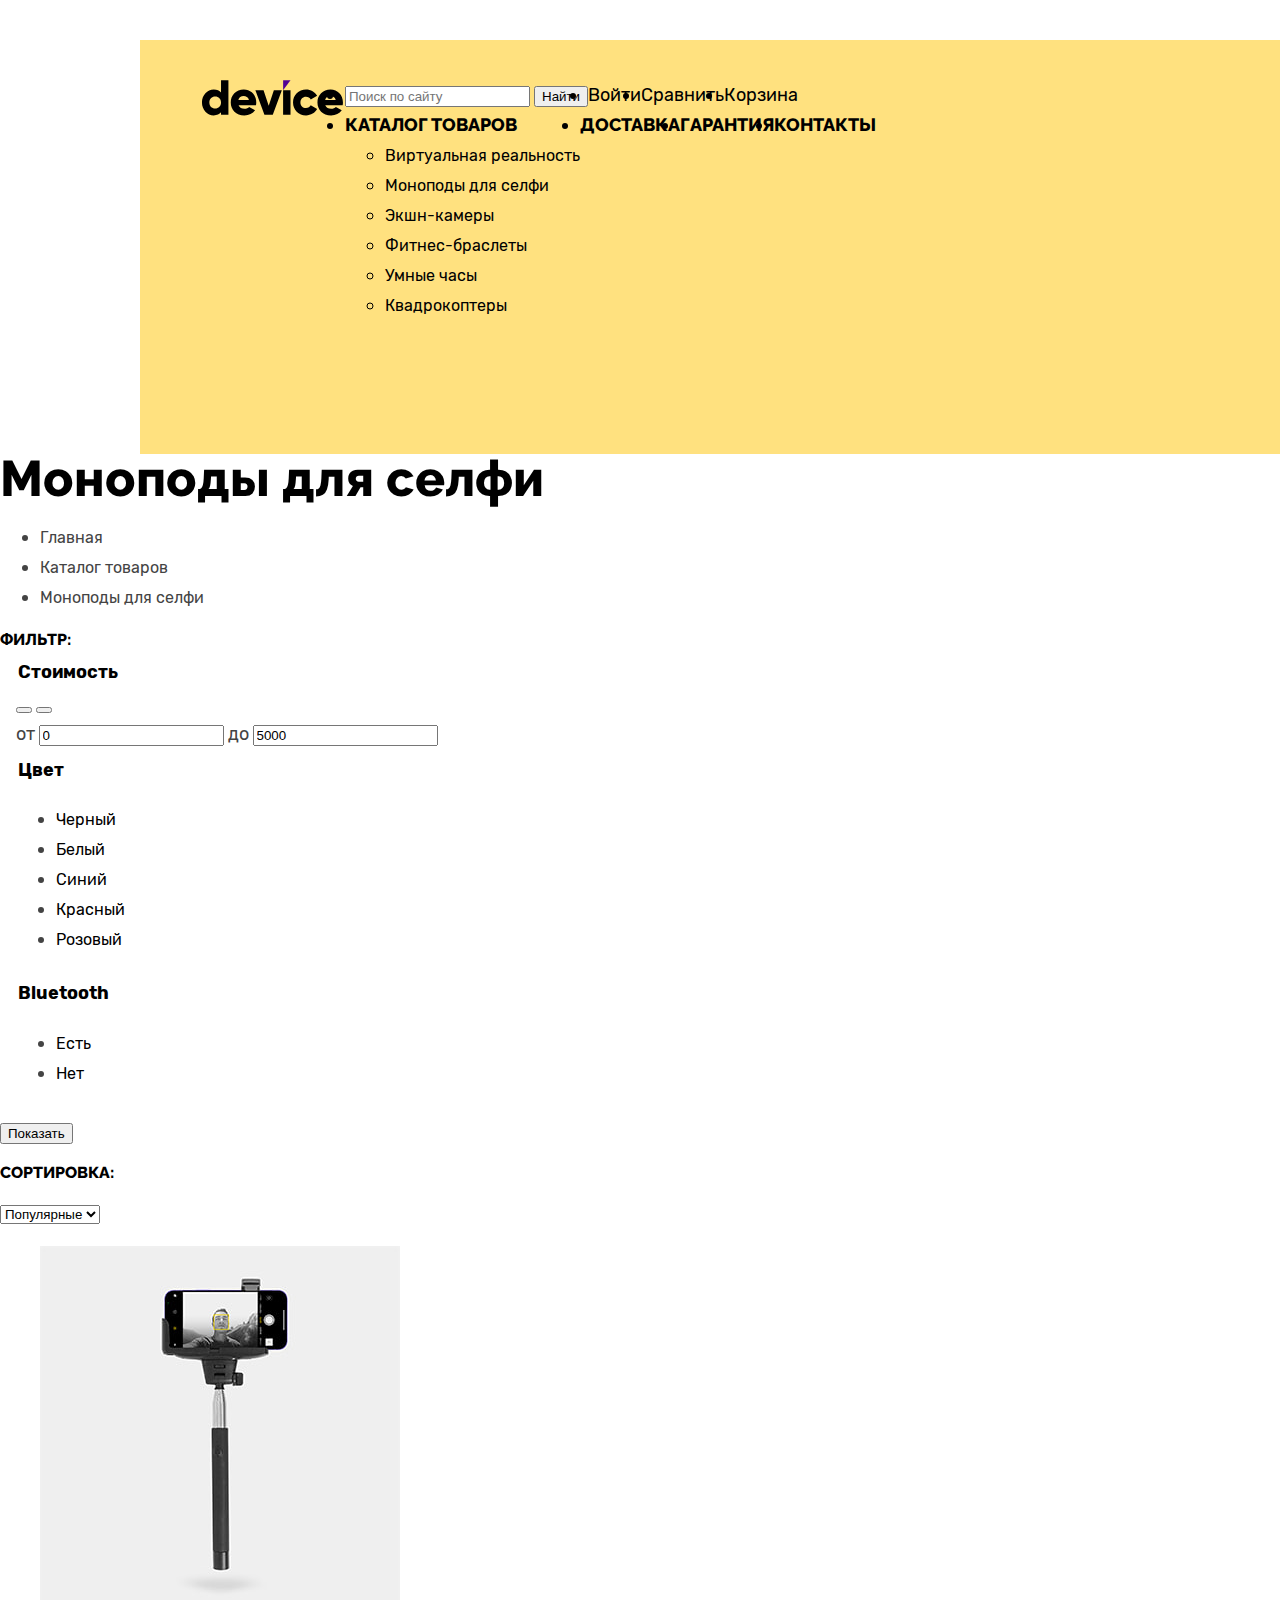
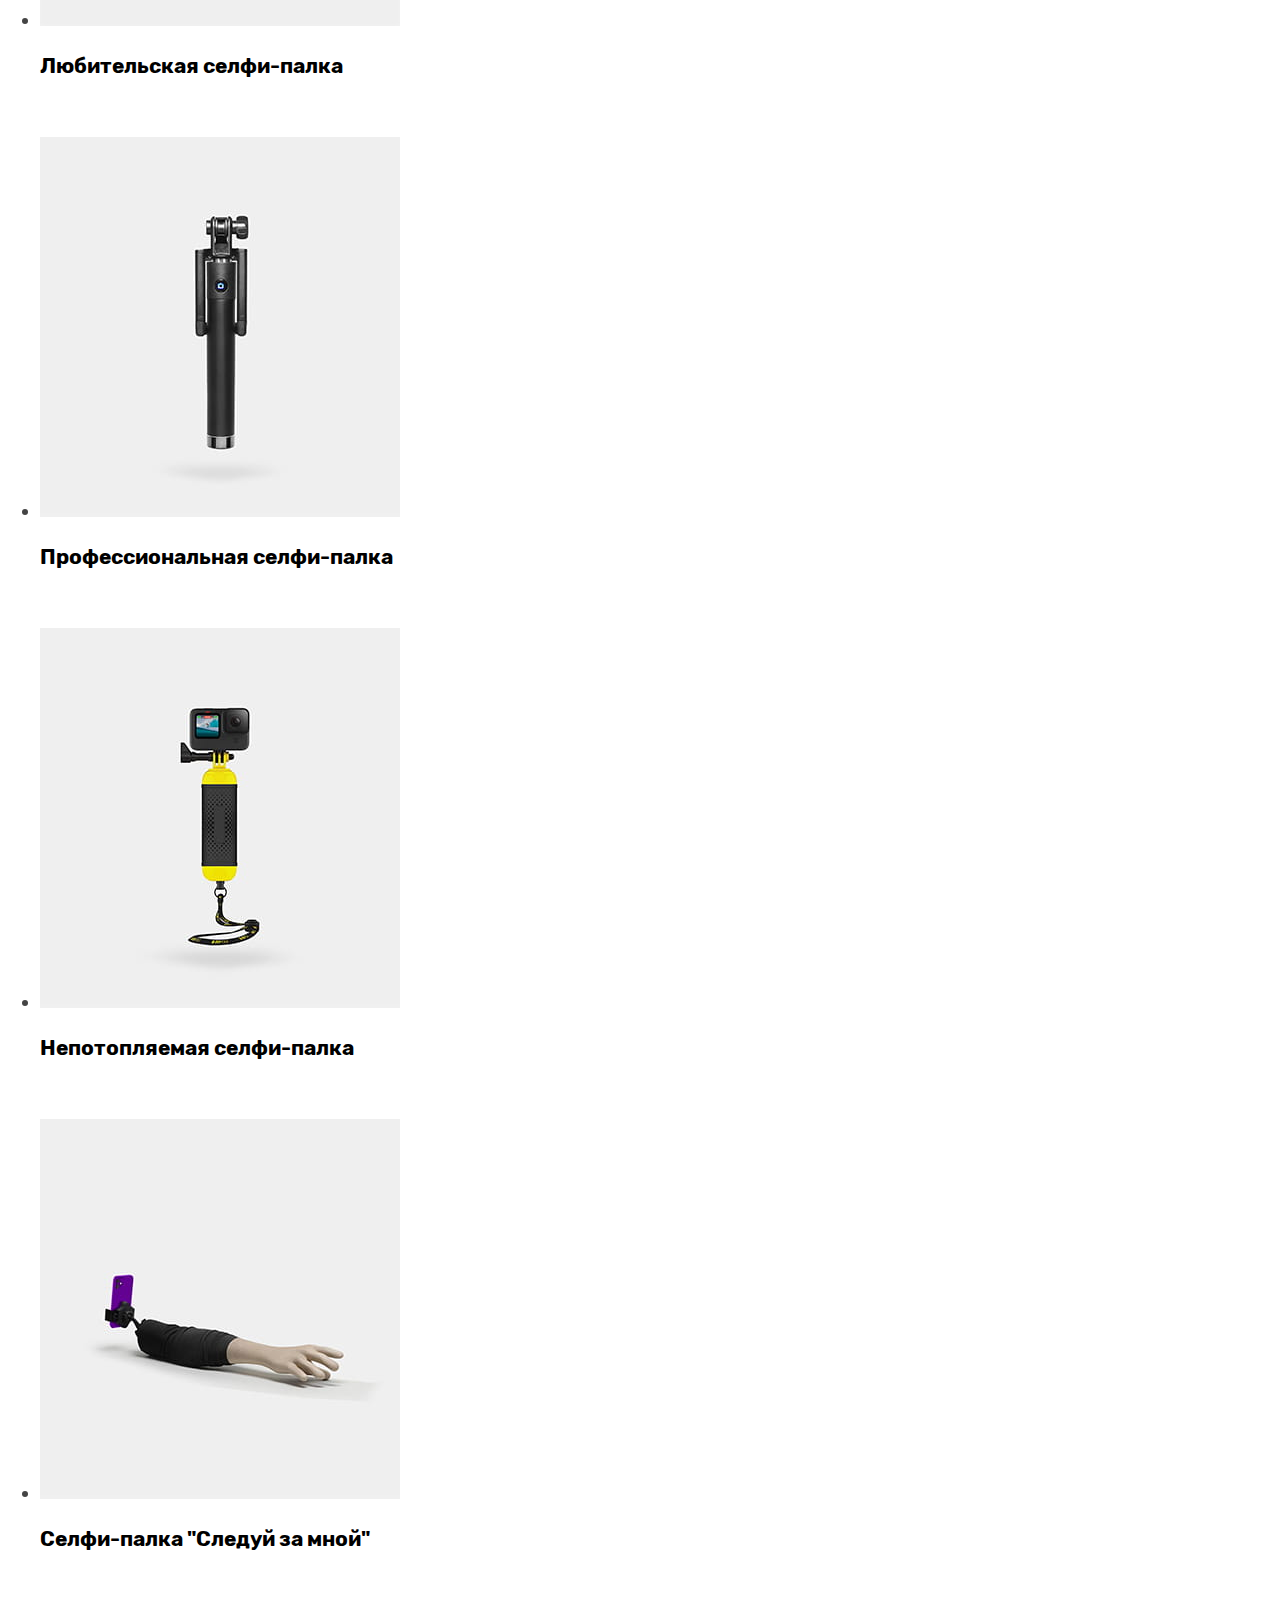
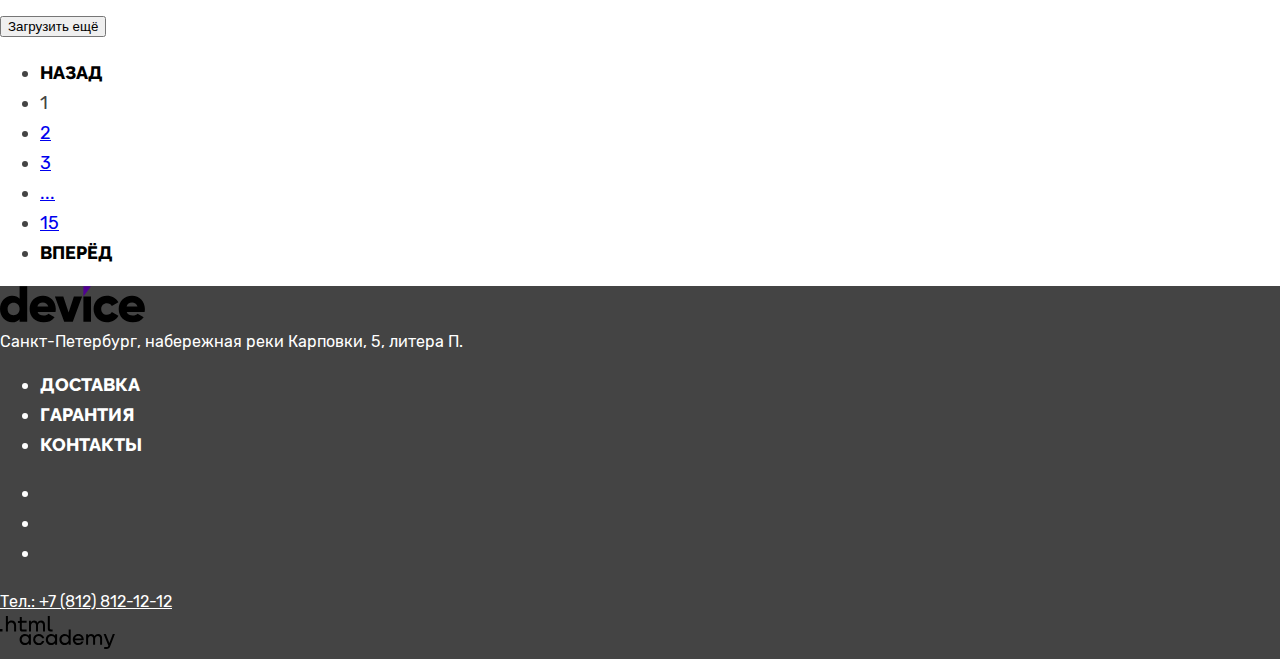
==== catalog.html @ 83da83af "Merge pull request #1 from kate9809/master" ====
<!DOCTYPE html>
<html lang="ru">

  <head>
    <meta charset="utf-8">
    <title>HTML Academy: Девайс</title>
    <link rel="stylesheet" href="styles/styles_fonts.css">
    <link rel="stylesheet" href="styles/styles.css">
  </head>

  <body>
    <header class="page-header">
      <a class="header-link" href="#">
        <img class="logo" src="images/icon/icon_device.svg" width="145" height="36" alt="Магазин техники Девайс">
      </a>
      <nav class="navigation">
        <ul class="navigation-list navigation-about">
          <li class="navigation-item">
            <form class="navigation-form" action="https://echo.htmlacademy.ru/" method="post">
              <input class="field" placeholder="Поиск по сайту" type="text" name="navigation-search"
                id="navigation-search" required>
              <button class="button search-button" type="submit">Найти</button>
            </form>
          </li>
          <li class="navigation-item">
            <a class="navigation-link" href="#">Войти</a>
          </li>
          <li class="navigation-item">
            <a class="navigation-link" href="#">Сравнить</a>
          </li>
          <li class="navigation-item">
            <a class="navigation-link" href="#">Корзина</a>
          </li>
        </ul>
        <ul class="navigation-list navigation-delivery">
          <li class="navigation-item">
            <a class="navigation-link link-about" href="#">Каталог товаров</a>
            <ul class="navigation-catalog catalog-open">
              <li class="navigation-card">
                <a class="navigation-link link-card" href="#">Виртуальная реальность</a>
              </li>
              <li class="navigation-card">
                <a class="navigation-link link-card" href="#">Моноподы для селфи</a>
              </li>
              <li class="navigation-card">
                <a class="navigation-link link-card" href="#">Экшн-камеры</a>
              </li>
            </ul>
            <ul class="navigation-catalog catalog-open">
              <li class="navigation-card">
                <a class="navigation-link link-card" href="#">Фитнес-браслеты</a>
              </li>
              <li class="navigation-card">
                <a class="navigation-link link-card" href="#">Умные часы</a>
              </li>
            </ul>
            <ul class="navigation-catalog catalog-open">
              <li class="navigation-card">
                <a class="navigation-link link-card" href="#">Квадрокоптеры</a>
              </li>
            </ul>
          </li>
          <li class="navigation-item">
            <a class="navigation-link link-about" href="#">Доставка</a>
          </li>
          <li class="navigation-item">
            <a class="navigation-link link-about" href="#">Гарантия</a>
          </li>
          <li class="navigation-item">
            <a class="navigation-link link-about" href="#">Контакты</a>
          </li>
        </ul>
      </nav>
    </header>
    <main class="main-container main-inner">
      <header class="header-inner">
        <h1 class="title breadcrumbs-title">Моноподы для селфи</h1>
        <ul class="breadcrumbs">
          <li class="breadcrumbs-item">
            <a class="breadcrumbs-link" href="index.html">Главная</a>
          </li>
          <li class="breadcrumbs-item">
            <a class="breadcrumbs-link" href="#">Каталог товаров</a>
          </li>
          <li class="breadcrumbs-item">
            <a class="breadcrumbs-link" href="#">Моноподы для селфи</a>
          </li>
        </ul>
      </header>
      <section class="catalog-products">
        <h2 class="catalog-subtitle">Фильтр:</h2>
        <form class="catalog-filter" action="https://echo.htmlacademy.ru/" method="get">
          <fieldset class="catalog-filter-group">
            <legend class="catalog-filter-title">Стоимость</legend>
            <div class="range">
              <div class="range-scale">
                <div class="range-bar" style="">
                  <button class="range-toggle toggle-min">
                    <span class="visually-hidden">Изменить минимальную цену.</span>
                  </button>
                  <button class="range-toggle toggle-max">
                    <span class="visually-hidden">Изменить максимальную цену.</span>
                  </button>
                </div>
              </div>
              <div class="range-wrapper-inputs">
                <label class="catalog-filter-label">
                  от <input class="range-input" type="number" value="0" name="min-price">
                </label>
                <label class="catalog-filter-label">
                  до <input class="range-input" type="number" value="5000" name="max-price" style="">
                </label>
              </div>
            </div>
          </fieldset>
          <fieldset class="catalog-filter-group group-color">
            <legend class="catalog-filter-title">Цвет</legend>
            <ul class="catalog-filter-list">
              <li class="catalog-filter-item">
                <label class="control">
                  <input class="visually-hidden control-input" type="checkbox" name="black" checked>
                  <span class="control-label">Черный</span>
                </label>
              </li>
              <li class="catalog-filter-item">
                <label class="control">
                  <input class="visually-hidden control-input" type="checkbox" name="white" checked>
                  <span class="control-label">Белый</span>
                </label>
              </li>
              <li class="catalog-filter-item">
                <label class="control">
                  <input class="visually-hidden control-input" type="checkbox" name="blue">
                  <span class="control-label">Синий</span>
                </label>
              </li>
              <li class="catalog-filter-item">
                <label class="control">
                  <input class="visually-hidden control-input" type="checkbox" name="red">
                  <span class="control-label">Красный</span>
                </label>
              </li>
              <li class="catalog-filter-item">
                <label class="control">
                  <input class="visually-hidden control-input" type="checkbox" name="pink">
                  <span class="control-label">Розовый</span>
                </label>
              </li>
            </ul>
          </fieldset>
          <fieldset class="catalog-filter-group group-Bluetooth">
            <legend class="catalog-filter-title">Bluetooth</legend>
            <ul class="catalog-filter-list">
              <li class="catalog-filter-item">
                <label class="control">
                  <input class="visually-hidden control-input" type="radio" name="type-of-bluetooth" value="yes"
                    checked>
                  <span class="control-label">Есть</span>
                </label>
              </li>
              <li class="catalog-filter-item">
                <label class="control">
                  <input class="visually-hidden control-input" type="radio" name="type-of-bluetooth" value="no">
                  <span class="control-label">Нет</span>
                </label>
              </li>
            </ul>
          </fieldset>
          <button class="button" type="submit">Показать</button>
        </form>
        <div class="sorting-container">
          <h3 class="catalog-subtitle">Сортировка:</h3>
          <select class="select-control" aria-label="Сортировка">
            <option value="popular">Популярные</option>
            <option value="cheap">Дешевые</option>
            <option value="expensive">Дорогие</option>
          </select>
          <a class="button button-light" href="#">
            <span class="visually-hidden">Вверх</span>
          </a>
          <a class="button" href="#">
            <span class="visually-hidden">Вниз</span>
          </a>
        </div>
        <div class="catalog-container">
          <ul class="product-list">
            <li class="product-card">
              <a class="product-card-link" href="#">
                <img class="product-card-image" src="images/catalog/foto_product_1.jpg" width="360" height="380"
                  alt="Селфи-палка для любительской съёмки">
                <h3 class="product-card-title">Любительская селфи-палка</h3>
              </a>
              <p class="product-card-price">500 ₽</p>
            </li>
            <li class="product-card">
              <a class="product-card-link" href="#">
                <img class="product-card-image" src="images/catalog/foto_product_2.jpg" width="360" height="380"
                  alt="Селфи-палка для профессиональной съёмки">
                <h3 class="product-card-title">Профессиональная селфи-палка</h3>
              </a>
              <p class="product-card-price">1500 ₽</p>
            </li>
            <li class="product-card">
              <a class="product-card-link" href="#">
                <img class="product-card-image" src="images/catalog/foto_product_3.jpg" width="360" height="380"
                  alt="Непотопляемая селфи-палка">
                <h3 class="product-card-title">Непотопляемая селфи-палка</h3>
              </a>
              <p class="product-card-price">2500 ₽</p>
            </li>
            <li class="product-card">
              <a class="product-card-link" href="#">
                <img class="product-card-image" src="images/catalog/foto_product_4.jpg" width="360" height="380"
                  alt="Селфи-палка с исскуственной рукой для создания фото">
                <h3 class="product-card-title">Селфи-палка "Следуй за мной"</h3>
              </a>
              <p class="product-card-price">1500 ₽</p>
            </li>
          </ul>
          <button class="button" type="submit">Загрузить ещё</button>
          <ul class="pagination">
            <li class="pagination-item">
              <a class="button pagination-button">Назад</a>
            </li>
            <li class="pagination-item">
              <a class="pagination-link pagination-current">1</a>
            </li>
            <li class="pagination-item">
              <a class="pagination-link" href="#">2</a>
            </li>
            <li class="pagination-item">
              <a class="pagination-link" href="#">3</a>
            </li>
            <li class="pagination-item">
              <a class="pagination-link pagination-points" href="#">...</a>
            </li>
            <li class="pagination-item">
              <a class="pagination-link" href="#">15</a>
            </li>
            <li class="pagination-item">
              <a class="button pagination-button">Вперёд</a>
            </li>
          </ul>
        </div>
      </section>
    </main>
    <footer class="page-footer">
      <section class="footer-chapter footer-logo">
        <h2 class="visually-hidden">Логотип магазина</h2>
        <a class="footer-site-logo" href="#">
          <svg class="footer-logo" aria-hidden="true" focusable="false" width="145" height="37" viewBox="0 0 145 37"
            fill="currentColor" xmlns="http://www.w3.org/2000/svg">
            <path
              d="M27.2.36v35.3h-7.6v-2.4c-1.7 1.9-4.1 3.1-7.5 3.1-6.6 0-12.1-5.8-12.1-13.3 0-7.5 5.5-13.3 12.1-13.3 3.4 0 5.9 1.2 7.5 3.1V.36h7.6Zm-7.6 22.7c0-3.8-2.5-6.2-6-6.2s-6 2.4-6 6.2c0 3.8 2.5 6.2 6 6.2 3.5-.1 6-2.4 6-6.2ZM43.7 29.56c2.1 0 3.8-.8 4.8-1.9l6.1 3.5c-2.5 3.4-6.2 5.2-11 5.2-8.6 0-14-5.8-14-13.3 0-7.5 5.4-13.3 13.4-13.3 7.4 0 12.8 5.7 12.8 13.3 0 1.1-.1 2.1-.3 3H37.6c1 2.6 3.3 3.5 6.1 3.5Zm4.6-9.1c-.8-2.9-3.1-4-5.4-4-2.9 0-4.8 1.4-5.5 4h10.9ZM82.1 10.46l-9.3 25.2h-8.6l-9.3-25.2h8.4l5.3 16 5.3-16h8.2ZM83.4 10.46H91v25.2h-7.6v-25.2ZM93.6 23.06c0-7.5 5.7-13.3 13.4-13.3 4.9 0 9.2 2.6 11.4 6.5l-6.6 3.8c-.9-1.8-2.7-2.8-4.9-2.8-3.3 0-5.7 2.4-5.7 5.8 0 3.5 2.4 5.8 5.7 5.8 2.2 0 4.1-1.1 4.9-2.8l6.6 3.8c-2.1 3.9-6.4 6.5-11.4 6.5-7.7 0-13.4-5.8-13.4-13.3ZM132.8 29.56c2.1 0 3.8-.8 4.8-1.9l6.1 3.5c-2.5 3.4-6.2 5.2-11 5.2-8.6 0-14-5.8-14-13.3 0-7.5 5.5-13.3 13.4-13.3 7.4 0 12.8 5.7 12.8 13.3 0 1.1-.1 2.1-.3 3h-17.9c1 2.6 3.3 3.5 6.1 3.5Zm4.7-9.1c-.8-2.9-3.1-4-5.4-4-2.9 0-4.8 1.4-5.5 4h10.9Z"
              fill="#000" />
            <path d="M83.4.36v10.1L91 .36h-7.6Z" fill="#510094" />
          </svg>
          <span class="visually-hidden">Логотип-надпись Девайс</span>
        </a>
      </section>
      <section class="footer-chapter footer-address">
        <h2 class="visually-hidden">Адрес магазина</h2>
        <address class="footer-address-shop">Санкт-Петербург, набережная реки Карповки, 5, литера П.</address>
      </section>
      <section class="footer-chapter footer-navigation">
        <h2 class="visually-hidden">Навигация по сайту магазина Девайс</h2>
        <ul class="navigation-list-footer">
          <li class="navigation-item-footer">
            <a class="navigation-link link-footer" href="#">Доставка</a>
          </li>
          <li class="navigation-item-footer">
            <a class="navigation-link link-footer" href="#">Гарантия</a>
          </li>
          <li class="navigation-item-footer">
            <a class="navigation-link link-footer" href="#">Контакты</a>
          </li>
        </ul>
      </section>
      <section class="footer-chapter footer-social">
        <h2 class="visually-hidden">Давайте дружить!</h2>
        <ul class="footer-social-list">
          <li class="footer-social-item">
            <a class="footer-social-link footer-social-tg" href="https://t.me/htmlacademy">
              <span class="visually-hidden">Телеграмм</span>
            </a>
          </li>
          <li class="footer-social-item">
            <a class="footer-social-link footer-social-yt" href="https://www.YouTube.com/user/htmlacademyru">
              <span class="visually-hidden">YouTube</span>
            </a>
          </li>
          <li class="footer-social-item">
            <a class="footer-social-link footer-social-tw" href="https://www.twitter.com/htmlacademy_ru">
              <span class="visually-hidden">Twitter</span>
            </a>
          </li>
        </ul>
      </section>
      <section class="footer-chapter footer-phone">
        <h2 class="visually-hidden">Телефон</h2>
        <a class="footer-contacts-phone" href="tel:+78128121212">Тел.: +7 (812) 812-12-12</a>
      </section>
      <section class="footer-chapter footer-copyright">
        <h2 class="visually-hidden">Сайт разработчика</h2>
        <a class="footer-copyright-site" href="https://htmlacademy.ru/">
          <svg class="footer-copyright-logo" aria-hidden="true" focusable="false" width="115" height="34"
            viewBox="0 0 115 34" fill="currentColor" xmlns="http://www.w3.org/2000/svg">
            <path
              d="M0 12.9v2.6h2.5v-2.6H0ZM11.6 4.5c-1.6 0-2.8.7-3.6 1.7h-.1V0h-2v15.5h2v-5.3c0-2.1 1.3-3.6 3.3-3.6 1.8 0 2.9 1.4 2.9 3.2v5.7h2V9.4c.1-3-1.8-4.9-4.5-4.9ZM26.6 4.8h-4.8V1.1h-2v3.8h-1.9v2h1.9v6c0 1.7 1 2.7 2.7 2.7h4.1v-2h-3.7c-.7 0-1.1-.4-1.1-1.1V6.8h4.8v-2ZM41.1 4.6c-1.6 0-2.9.8-3.5 2.1h-.1c-.6-1.2-1.8-2.1-3.4-2.1-1.4 0-2.5.8-3.1 1.8h-.1V4.8H29v10.6h2V10c0-2 1-3.5 2.6-3.5 1.5 0 2.4 1 2.4 2.6v6.3h2V9.8c0-2.4 1.4-3.3 2.6-3.3 1.5 0 2.4 1 2.4 2.6v6.3h2V8.9c.1-2.5-1.4-4.3-3.9-4.3ZM47.8 12.7c0 1.7 1 2.7 2.8 2.7h2v-2h-1.7c-.7 0-1.1-.4-1.1-1.1V0h-2v12.7ZM28.9 19.7c-.9-1.1-2.2-1.8-3.9-1.8-3.1 0-5.4 2.3-5.4 5.6s2.3 5.6 5.4 5.6c1.8 0 3-.8 3.8-1.9h.1v1.6h2V18.2h-2v1.5Zm-3.6 7.4c-2.2 0-3.6-1.6-3.6-3.6s1.4-3.6 3.6-3.6 3.6 1.6 3.6 3.6c0 1.9-1.4 3.6-3.6 3.6ZM44.2 22c-.5-2.4-2.6-4.1-5.4-4.1a5.4 5.4 0 0 0-5.6 5.6c0 3.1 2.2 5.6 5.6 5.6 2.8 0 4.9-1.8 5.4-4.2h-2.1a3.4 3.4 0 0 1-3.3 2.3c-2.2 0-3.6-1.6-3.6-3.6s1.4-3.6 3.6-3.6c1.6 0 2.8 1 3.3 2.2h2.1V22ZM55.1 19.7c-.9-1.1-2.2-1.8-3.9-1.8-3.1 0-5.4 2.3-5.4 5.6s2.3 5.6 5.4 5.6c1.8 0 3-.8 3.8-1.9h.1v1.6h2V18.2h-2v1.5Zm-3.6 7.4c-2.2 0-3.6-1.6-3.6-3.6s1.4-3.6 3.6-3.6 3.6 1.6 3.6 3.6c0 1.9-1.5 3.6-3.6 3.6ZM68.7 19.8c-.9-1.1-2.2-1.9-3.9-1.9-3.1 0-5.4 2.3-5.4 5.6s2.2 5.6 5.4 5.6c1.7 0 3-.8 3.8-1.8h.1v1.5h2V13.4h-2v6.4Zm-3.6 7.3c-2.2 0-3.6-1.6-3.6-3.6s1.4-3.6 3.6-3.6 3.6 1.6 3.6 3.6c-.1 2-1.5 3.6-3.6 3.6ZM78.3 17.9c-3.3 0-5.5 2.5-5.5 5.6 0 3 2.1 5.6 5.5 5.6 2.5 0 4.5-1.3 5.2-3.6h-2.1c-.5 1-1.6 1.6-3 1.6-1.9 0-3.3-1.3-3.4-2.9h8.8c.2-3.6-2-6.3-5.5-6.3Zm0 1.9c1.7 0 3 1 3.3 2.6h-6.5c.3-1.5 1.5-2.6 3.2-2.6ZM98.2 17.9c-1.6 0-2.9.8-3.6 2h-.1c-.6-1.2-1.8-2-3.4-2-1.4 0-2.5.7-3.1 1.8v-1.5h-1.9v10.6h2v-5.4c0-2 1-3.4 2.6-3.5 1.5 0 2.4 1 2.4 2.6v6.3h2v-5.6c0-2.4 1.4-3.3 2.6-3.3 1.5 0 2.4 1 2.4 2.6v6.3h2v-6.5c.1-2.6-1.4-4.4-3.9-4.4ZM109.4 27l-3.6-8.9h-2.2l4.8 11.6c-.3.9-.7 1.2-1.7 1.2h-2.5v2h2.5c1.8 0 2.8-.8 3.5-2.6l4.7-12.2h-2.1l-3.4 8.9Z"
              fill="#000" />
          </svg>
          <span class="visually-hidden">Логотип HTML Academy</span>
        </a>
      </section>
    </footer>
  </body>

</html>
---- styles/styles_fonts.css ----
@font-face {
  font-family: "Rubik";
  font-style: normal;
  font-weight: 400;
  src: url("../fonts/rubik/rubik-400.woff2") format("woff2");
  font-display: swap;
}

@font-face {
  font-family: "Rubik";
  font-style: normal;
  font-weight: 700;
  src: url("../fonts/rubik/rubik-700.woff2") format("woff2");
  font-display: swap;
}

@font-face {
  font-family: "Rubik";
  font-style: italic;
  font-weight: 400;
  src: url("../fonts/rubik/rubik-400.woff2") format("woff2");
  font-display: swap;
}

@font-face {
  font-family: "Rubik";
  font-style: italic;
  font-weight: 700;
  src: url("../fonts/rubik/rubik-700.woff2") format("woff2");
  font-display: swap;
}

@font-face {
  font-family: "Raleway";
  font-style: normal;
  font-weight: 800;
  src: url("../fonts/raleway/raleway-800.woff2") format("woff2");
  font-display: swap;
}

@font-face {
  font-family: "Raleway";
  font-style: italic;
  font-weight: 800;
  src: url("../fonts/raleway/raleway-800.woff2") format("woff2");
  font-display: swap;
}
---- styles/styles.css ----
html {
  height: 100%;
}

body {
  margin: 0;
  padding-top: 40px;
  display: flex;
  flex-direction: column;
  min-width: 1440px;
  min-height: 100%;
  font-family: "Rubik", sans-serif;
  font-weight: 400;
  font-size: 18px;
  line-height: 30px;
  background-color: #ffffff;
  color: #444444;
}

.main-container {
  flex-grow: 1;
}

.page-header {
  display: flex;
  width: 1160px;
  margin: 0 auto;
  padding: 40px 60px 134px;
  color: #000000;
  background-color: #ffe17f;
  box-sizing: border-box;
}

.navigation {
  display: flex;
  flex-direction: column;
  width: 1040px;
  margin: 0 auto;
}

.navigation-list {
  display: flex;
  width: 1040px;
  margin: 0;
  padding: 0;
}

.navigation-link {
  color: inherit;
  text-align: center;
  text-decoration: none;
}

.link-about {
  font-family: "Raleway", sans-serif;
  font-weight: 800;
  font-size: 18px;
  line-height: 21px;
  text-transform: uppercase;
}

.link-card {
  font-size: 16px;
  line-height: 18px;
}

.main-index {
  background-color: #ffffff;
}

.page-container {
  width: 1160px;
  margin: 0 auto;
  display: flex;
  flex-direction: column;
  gap: 70px;
}

.hero {
  display: flex;
  gap: 40px;
  width: 1160px;
}

.bracelet-open,
.monopod-open {
  display: none;
}

.slider-about {
  width: 560px;
}

.slider-item {
  text-align: left;
}

.title {
  font-family: "Raleway", sans-serif;
  font-weight: 800;
  font-size: 50px;
  line-height: 50px;
  text-align: left;
  color: #000000;
  margin: 0;
  padding: 0;
}

.slider-description {
  margin: 0;
  padding: 0;
}

.slider-argument {
  color: #000000;
}

.slider-comment {
  font-size: 16px;
}

.catalog-main {
  font-family: "Raleway", sans-serif;
  font-weight: 800;
  font-size: 18px;
  line-height: 24px;
  background-color: #ffffff;
  text-align: left;
}

.catalog-list {
  display: flex;
  width: 1160px;
  gap: 40px;
  margin: 0;
  padding: 0;
}

.catalog-card {
  width: 160px;
  min-height: 253px;
}

.catalog-link {
  text-decoration: none;
  color: #000000;
}

.advantages {
  background-color: #ffffff;
  text-align: left;
}

.about-shop {
  background-color: #ffffff;
  text-align: left;
}

.shipping {
  font-family: "Raleway", sans-serif;
  font-weight: 800;
  font-size: 20px;
  line-height: 23px;
  text-transform: uppercase;
  background-color: #f0f0f0;
  color: #000000;
  text-align: center;
}

.company-name-link {
  text-decoration: none;
  line-height: 20px;
  font-weight: 700;
  color: #000000;
}

.contacts-subtitle {
  font-weight: 700;
  font-size: 24px;
}

.contacts-address {
  font-style: normal;
}

.contacts-phone {
  color: inherit;
}

.subscription {
  background-color: #f0f0f0;
  text-align: left;
}

.page-footer {
  background-color: #444444;
  color: #ffffff;
}

.link-footer {
  font-family: "Raleway", sans-serif;
  font-weight: 800;
  font-size: 18px;
  line-height: 21px;
  text-transform: uppercase;
}

.footer-address-shop,
.footer-contacts-phone {
  font-size: 16px;
  line-height: 20px;
  font-style: normal;
  color: inherit;
}

/*Каталог*/
.breadcrumbs-link {
  font-size: 16px;
  line-height: 20px;
  text-decoration: none;
  color: inherit;
}

.catalog-subtitle {
  font-family: "Raleway", sans-serif;
  font-weight: 800;
  font-size: 16px;
  line-height: 19px;
  color: #000000;
  text-transform: uppercase;
  text-align: left;
}

.catalog-filter-group {
  border: 0;
}

.catalog-filter-title {
  font-weight: 700;
  line-height: 20px;
  text-align: left;
  color: #000000;
}

.control-label {
  font-size: 16px;
  line-height: 20px;
  text-align: left;
  color: #000000;
}

.product-card-link {
  font-weight: 700;
  line-height: 20px;
  text-align: left;
  color: #000000;
  text-decoration: none;
}

.product-card-price {
  line-height: 22px;
  text-align: right;
}

.pagination-button {
  font-family: "Raleway", sans-serif;
  font-weight: 800;
  font-size: 18px;
  line-height: 22px;
  color: #000000;
  text-transform: uppercase;
  text-align: center;
}

.visually-hidden {
  position: absolute;
  width: 1px;
  height: 1px;
  margin: -1px;
  padding: 0;
  border: 0;
  clip: rect(0 0 0 0);
  overflow: hidden;
}
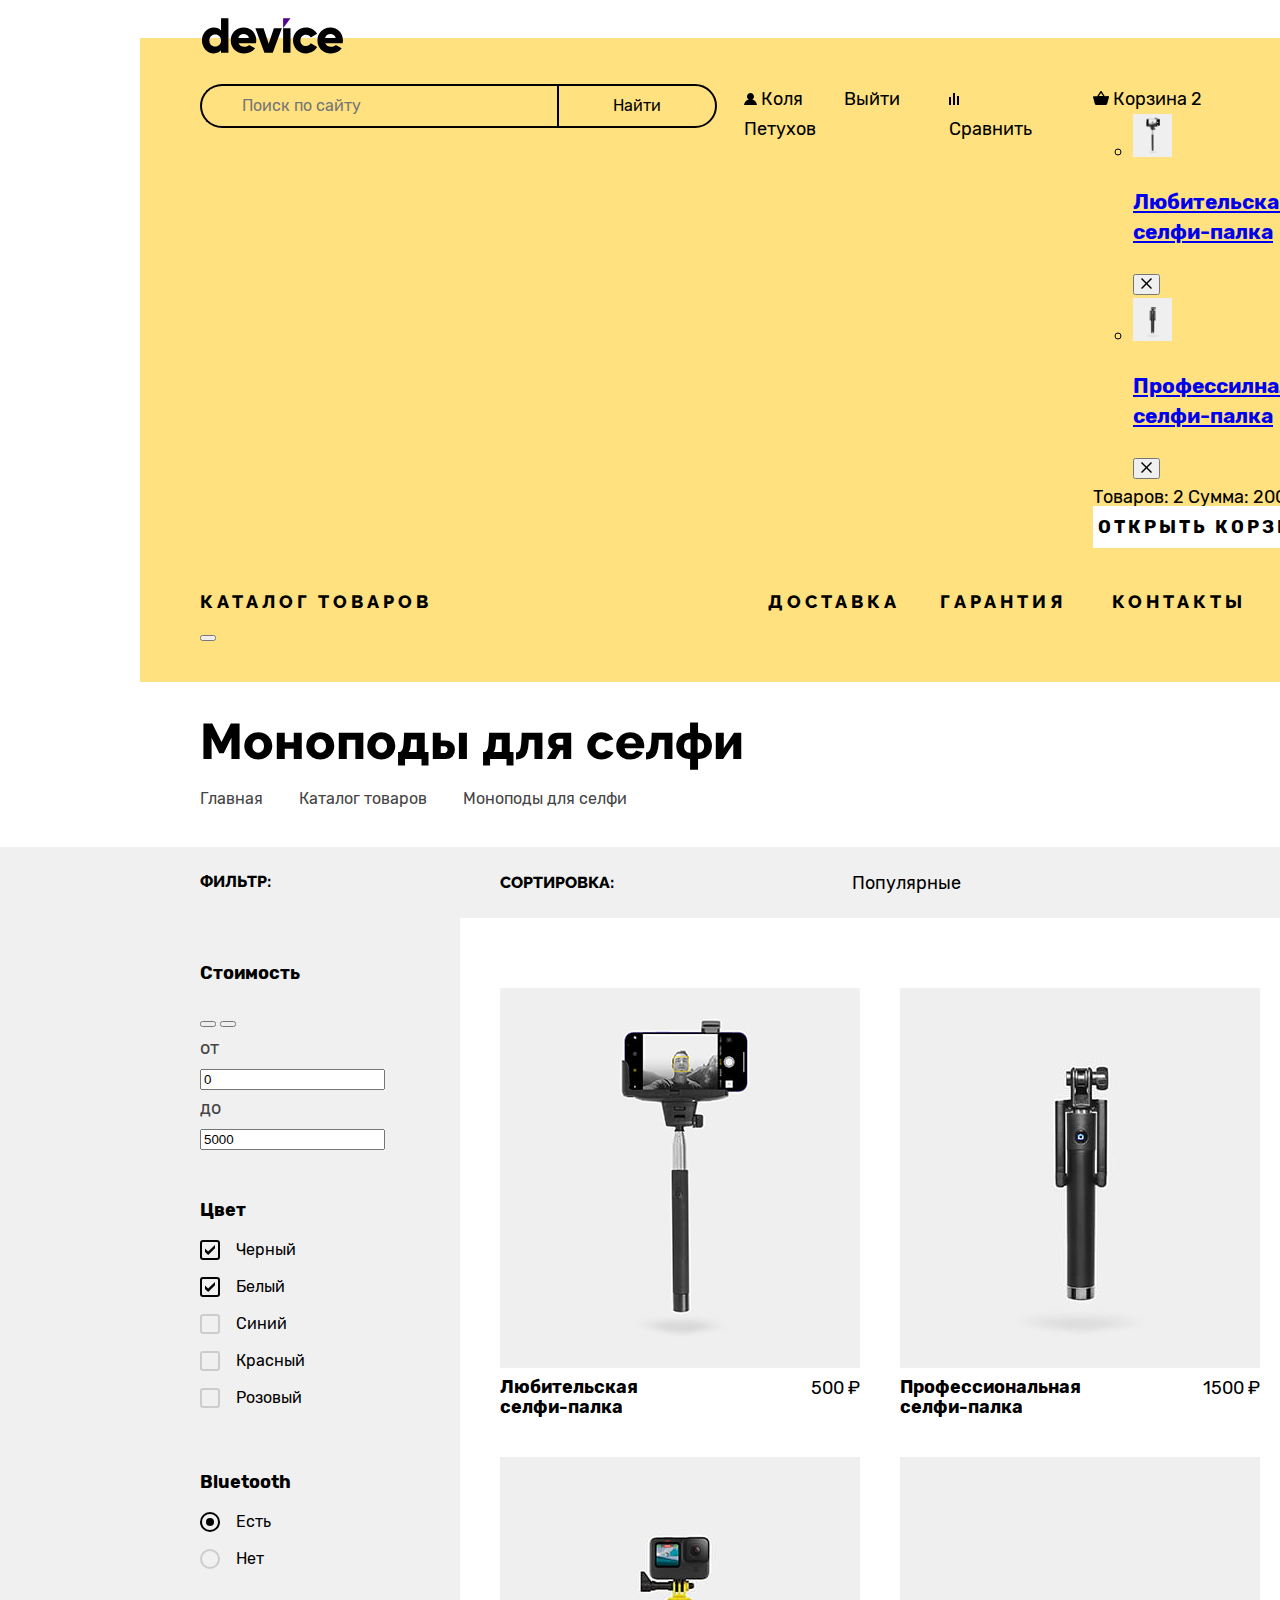
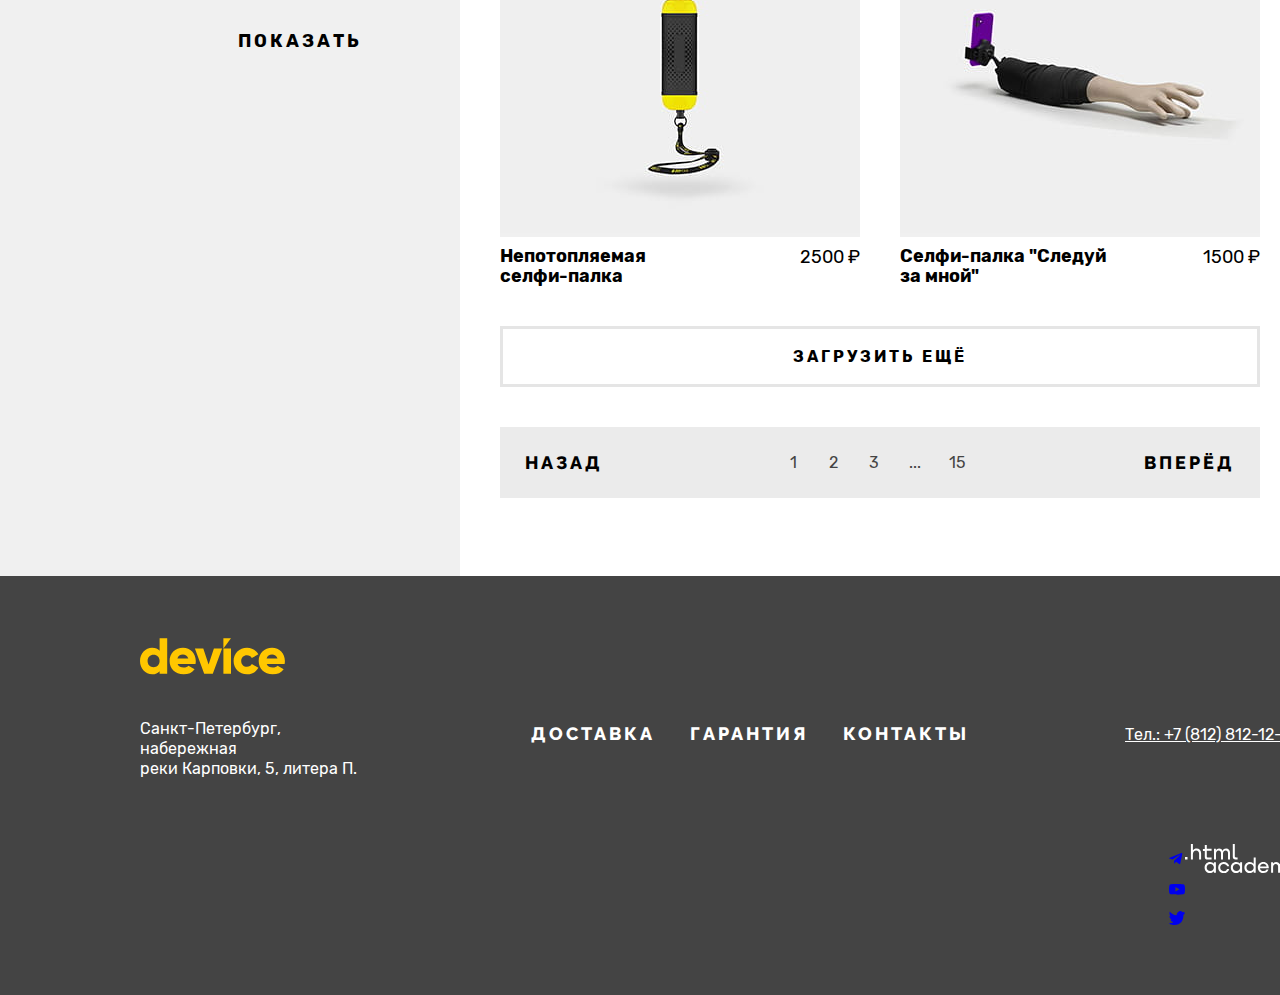
==== commit 9142663c: "Update catalog.html" ====
--- a/catalog.html
+++ b/catalog.html
@@ -11,62 +11,132 @@
   <body>
     <header class="page-header">
       <a class="header-link" href="#">
-        <img class="logo" src="images/icon/icon_device.svg" width="145" height="36" alt="Магазин техники Девайс">
+        <img class="header-link-logo" src="images/icon/icon_device.svg" width="145" height="36"
+          alt="Магазин техники Девайс">
       </a>
       <nav class="navigation">
         <ul class="navigation-list navigation-about">
-          <li class="navigation-item">
+          <li class="navigation-item item-form">
             <form class="navigation-form" action="https://echo.htmlacademy.ru/" method="post">
               <input class="field" placeholder="Поиск по сайту" type="text" name="navigation-search"
                 id="navigation-search" required>
               <button class="button search-button" type="submit">Найти</button>
             </form>
           </li>
-          <li class="navigation-item">
-            <a class="navigation-link" href="#">Войти</a>
-          </li>
-          <li class="navigation-item">
-            <a class="navigation-link" href="#">Сравнить</a>
-          </li>
-          <li class="navigation-item">
-            <a class="navigation-link" href="#">Корзина</a>
+          <li class="navigation-item item-user">
+            <a class="navigation-link link-user" href="#">
+              <svg class="navigation-icon icon-human" aria-hidden="true" focusable="false" width="13" height="12"
+                viewBox="0 0 13 12" fill="currentColor" xmlns="http://www.w3.org/2000/svg">
+                <path
+                  d="M0 12h13c-.2-2.6-2.1-4.8-4.7-5.5 1-.6 1.7-1.7 1.7-3C10 1.6 8.4 0 6.5 0S3 1.6 3 3.5c0 1.3.7 2.4 1.7 3C2.1 7.2.2 9.4 0 12Z"
+                  fill="currentColor" />
+              </svg>
+              Коля Петухов</a>
+          </li>
+          <li class="navigation-item item-out">
+            <a class="navigation-link link-out" href="#">Выйти</a>
+          </li>
+          <li class="navigation-item item-rating">
+            <a class="navigation-link link-rating" href="#">
+              <svg class="navigation-icon icon-rating" aria-hidden="true" focusable="false" width="10" height="12"
+                viewBox="0 0 10 12" fill="currentColor" xmlns="http://www.w3.org/2000/svg">
+                <path d="M6 0H4v12h2V0ZM2 4H0v8h2V4ZM10 3H8v9h2V3Z" fill="currentColor" />
+              </svg>
+              Сравнить</a>
+          </li>
+          <li class="navigation-item item-basket">
+            <a class="navigation-link link-basket" href="#">
+              <svg class="navigation-icon icon-basket" aria-hidden="true" focusable="false" width="16" height="14"
+                viewBox="0 0 16 14" fill="currentColor" xmlns="http://www.w3.org/2000/svg">
+                <path
+                  d="m15.3 5-3.5.2L8.6.3C8.5.1 8.2 0 8 0c-.2 0-.5.1-.6.3L4.2 5.2H.7c-.4 0-.7.3-.7.7v.2l1.9 6.8c.2.7.7 1.1 1.4 1.1h9.4c.7 0 1.2-.4 1.4-1.1L16 6v-.2c0-.4-.3-.8-.7-.8ZM8 1.9l2.2 3.2H5.9L8 1.9Z"
+                  fill="currentColor" />
+              </svg>
+              Корзина
+              <span class="quantity-basket">2</span>
+            </a>
+            <div class="popover popover-cart popover-open">
+              <div class="popover-content">
+                <h2 class="visually-hidden">Корзина</h2>
+                <ul class="cart-items-list">
+                  <li class="cart-item">
+                    <a class="popover-cart-link" href="#">
+                      <img class=" image-popover" src="images/catalog/foto_product_1.jpg" width="39" height="43"
+                        alt="Селфи-палка для любительской съёмки">
+                      <h3 class="popover-title">Любительская селфи-палка</h3>
+                    </a>
+                    <button class="popover-close-button" type="button">
+                      <svg class="icon-popover" aria-hidden="true" focusable="false" width="11" height="11"
+                        viewBox="0 0 11 11" fill="currentColor" xmlns="http://www.w3.org/2000/svg">
+                        <path d="m11 1-1-1-4.5 4.5L1 0 0 1l4.5 4.5L0 10l1 1 4.5-4.5L10 11l1-1-4.5-4.5L11 1Z" />
+                      </svg>
+                      <span class="visually-hidden">Закрыть</span>
+                    </button>
+                  </li>
+                  <li class="cart-item">
+                    <a class="popover-cart-link" href="#">
+                      <img class="image-popover" src="images/catalog/foto_product_2.jpg" width="39" height="43"
+                        alt="Селфи-палка для любительской съёмки">
+                      <h3 class="popover-title">Профессилнальная селфи-палка</h3>
+                    </a>
+                    <button class="popover-close-button" type="button">
+                      <svg class="icon-popover" aria-hidden="true" focusable="false" width="11" height="11"
+                        viewBox="0 0 11 11" fill="currentColor" xmlns="http://www.w3.org/2000/svg">
+                        <path d="m11 1-1-1-4.5 4.5L1 0 0 1l4.5 4.5L0 10l1 1 4.5-4.5L10 11l1-1-4.5-4.5L11 1Z" />
+                      </svg>
+                      <span class="visually-hidden">Закрыть</span>
+                    </button>
+                  </li>
+                </ul>
+                <div class="cart-item-data">
+                  <span class="data-number">Товаров: 2</span>
+                  <span class="data-price">Сумма: 2000 ₽</span>
+                </div>
+                <a class="button button-popover" href="#">Открыть корзину</a>
+              </div>
+            </div>
           </li>
         </ul>
         <ul class="navigation-list navigation-delivery">
-          <li class="navigation-item">
+          <li class="navigation-item about-catalog">
             <a class="navigation-link link-about" href="#">Каталог товаров</a>
-            <ul class="navigation-catalog catalog-open">
-              <li class="navigation-card">
-                <a class="navigation-link link-card" href="#">Виртуальная реальность</a>
-              </li>
-              <li class="navigation-card">
-                <a class="navigation-link link-card" href="#">Моноподы для селфи</a>
-              </li>
-              <li class="navigation-card">
-                <a class="navigation-link link-card" href="#">Экшн-камеры</a>
-              </li>
-            </ul>
-            <ul class="navigation-catalog catalog-open">
-              <li class="navigation-card">
-                <a class="navigation-link link-card" href="#">Фитнес-браслеты</a>
-              </li>
-              <li class="navigation-card">
-                <a class="navigation-link link-card" href="#">Умные часы</a>
-              </li>
-            </ul>
-            <ul class="navigation-catalog catalog-open">
-              <li class="navigation-card">
-                <a class="navigation-link link-card" href="#">Квадрокоптеры</a>
-              </li>
-            </ul>
-          </li>
-          <li class="navigation-item">
+            <button class="navigation-open-button" type="button">
+              <span class="visually-hidden">Открыть</span>
+            </button>
+            <div class="catalog-container catalog-open">
+              <ul class="navigation-catalog catalog-left">
+                <li class="navigation-card">
+                  <a class="navigation-link link-card" href="#">Виртуальная реальность</a>
+                </li>
+                <li class="navigation-card">
+                  <a class="navigation-link link-card" href="#">Моноподы для селфи</a>
+                </li>
+                <li class="navigation-card">
+                  <a class="navigation-link link-card" href="#">Экшн-камеры</a>
+                </li>
+              </ul>
+              <ul class="navigation-catalog catalog-middle">
+                <li class="navigation-card">
+                  <a class="navigation-link link-card" href="#">Фитнес-браслеты</a>
+                </li>
+                <li class="navigation-card">
+                  <a class="navigation-link link-card" href="#">Умные часы</a>
+                </li>
+              </ul>
+              <ul class="navigation-catalog catalog-right">
+                <li class="navigation-card">
+                  <a class="navigation-link link-card" href="#">Квадрокоптеры</a>
+                </li>
+              </ul>
+            </div>
+          </li>
+          <li class="navigation-item about-about">
             <a class="navigation-link link-about" href="#">Доставка</a>
           </li>
-          <li class="navigation-item">
+          <li class="navigation-item about-warranty">
             <a class="navigation-link link-about" href="#">Гарантия</a>
           </li>
-          <li class="navigation-item">
+          <li class="navigation-item about-contacts">
             <a class="navigation-link link-about" href="#">Контакты</a>
           </li>
         </ul>
@@ -88,230 +158,274 @@
         </ul>
       </header>
       <section class="catalog-products">
-        <h2 class="catalog-subtitle">Фильтр:</h2>
-        <form class="catalog-filter" action="https://echo.htmlacademy.ru/" method="get">
-          <fieldset class="catalog-filter-group">
-            <legend class="catalog-filter-title">Стоимость</legend>
-            <div class="range">
-              <div class="range-scale">
-                <div class="range-bar" style="">
-                  <button class="range-toggle toggle-min">
-                    <span class="visually-hidden">Изменить минимальную цену.</span>
-                  </button>
-                  <button class="range-toggle toggle-max">
-                    <span class="visually-hidden">Изменить максимальную цену.</span>
-                  </button>
+        <div class="catalog-sorting-container">
+          <h2 class="visually-hidden">Каталог товаров с фильтрами</h2>
+          <form class="catalog-filter" action="https://echo.htmlacademy.ru/" method="get">
+            <h3 class="catalog-subtitle">Фильтр:</h3>
+            <fieldset class="catalog-filter-group">
+              <legend class="catalog-filter-title">Стоимость</legend>
+              <div class="range">
+                <div class="range-scale">
+                  <div class="range-bar" style="left: 0; width: 119px">
+                    <button class="range-toggle toggle-min">
+                      <span class="visually-hidden">Изменить минимальную цену.</span>
+                    </button>
+                    <button class="range-toggle toggle-max">
+                      <span class="visually-hidden">Изменить максимальную цену.</span>
+                    </button>
+                  </div>
+                </div>
+                <div class="range-wrapper-inputs">
+                  <label class="catalog-filter-label">
+                    от <input class="range-input input-min" type="number" value="0" name="min-price">
+                  </label>
+                  <label class="catalog-filter-label">
+                    до <input class="range-input input-max" type="number" value="5000" name="max-price">
+                  </label>
                 </div>
               </div>
-              <div class="range-wrapper-inputs">
-                <label class="catalog-filter-label">
-                  от <input class="range-input" type="number" value="0" name="min-price">
-                </label>
-                <label class="catalog-filter-label">
-                  до <input class="range-input" type="number" value="5000" name="max-price" style="">
-                </label>
-              </div>
+            </fieldset>
+            <fieldset class="catalog-filter-group group-color">
+              <legend class="catalog-filter-title">Цвет</legend>
+              <ul class="catalog-filter-list">
+                <li class="catalog-filter-item">
+                  <label class="control">
+                    <input class="visually-hidden control-input" type="checkbox" name="black" checked>
+                    <span class="control-mark"></span>
+                    <span class="control-label">Черный</span>
+                  </label>
+                </li>
+                <li class="catalog-filter-item">
+                  <label class="control">
+                    <input class="visually-hidden control-input" type="checkbox" name="white" checked>
+                    <span class="control-mark"></span>
+                    <span class="control-label">Белый</span>
+                  </label>
+                </li>
+                <li class="catalog-filter-item">
+                  <label class="control">
+                    <input class="visually-hidden control-input" type="checkbox" name="blue" disabled>
+                    <span class="control-mark"></span>
+                    <span class="control-label">Синий</span>
+                  </label>
+                </li>
+                <li class="catalog-filter-item">
+                  <label class="control">
+                    <input class="visually-hidden control-input" type="checkbox" name="red" disabled>
+                    <span class="control-mark"></span>
+                    <span class="control-label">Красный</span>
+                  </label>
+                </li>
+                <li class="catalog-filter-item">
+                  <label class="control">
+                    <input class="visually-hidden control-input" type="checkbox" name="pink" disabled>
+                    <span class="control-mark"></span>
+                    <span class="control-label">Розовый</span>
+                  </label>
+                </li>
+              </ul>
+            </fieldset>
+            <fieldset class="catalog-filter-group group-Bluetooth">
+              <legend class="catalog-filter-title">Bluetooth</legend>
+              <ul class="catalog-filter-list">
+                <li class="catalog-filter-item">
+                  <label class="control">
+                    <input class="visually-hidden control-input" type="radio" name="type-of-bluetooth" value="yes"
+                      checked>
+                    <span class="control-mark"></span>
+                    <span class="control-label">Есть</span>
+                  </label>
+                </li>
+                <li class="catalog-filter-item">
+                  <label class="control">
+                    <input class="visually-hidden control-input" type="radio" name="type-of-bluetooth" value="no"
+                      disabled>
+                    <span class="control-mark"></span>
+                    <span class="control-label">Нет</span>
+                  </label>
+                </li>
+              </ul>
+            </fieldset>
+            <button class="button show-button" type="submit">
+              <span class="show-button-text">Показать</span>
+            </button>
+          </form>
+          <div class="catalog-right-column">
+            <div class="sorting-container">
+              <h3 class="sorting-subtitle">Сортировка:</h3>
+              <select class="select-control" aria-label="Сортировка">
+                <option value="popular">Популярные</option>
+                <option value="cheap">Дешевые</option>
+                <option value="expensive">Дорогие</option>
+              </select>
+              <button class="button button-up" type="button">
+                <span class="visually-hidden">Вверх</span>
+              </button>
+              <button class="button button-down" type="button">
+                <span class="visually-hidden">Вниз</span>
+              </button>
             </div>
-          </fieldset>
-          <fieldset class="catalog-filter-group group-color">
-            <legend class="catalog-filter-title">Цвет</legend>
-            <ul class="catalog-filter-list">
-              <li class="catalog-filter-item">
-                <label class="control">
-                  <input class="visually-hidden control-input" type="checkbox" name="black" checked>
-                  <span class="control-label">Черный</span>
-                </label>
-              </li>
-              <li class="catalog-filter-item">
-                <label class="control">
-                  <input class="visually-hidden control-input" type="checkbox" name="white" checked>
-                  <span class="control-label">Белый</span>
-                </label>
-              </li>
-              <li class="catalog-filter-item">
-                <label class="control">
-                  <input class="visually-hidden control-input" type="checkbox" name="blue">
-                  <span class="control-label">Синий</span>
-                </label>
-              </li>
-              <li class="catalog-filter-item">
-                <label class="control">
-                  <input class="visually-hidden control-input" type="checkbox" name="red">
-                  <span class="control-label">Красный</span>
-                </label>
-              </li>
-              <li class="catalog-filter-item">
-                <label class="control">
-                  <input class="visually-hidden control-input" type="checkbox" name="pink">
-                  <span class="control-label">Розовый</span>
-                </label>
-              </li>
-            </ul>
-          </fieldset>
-          <fieldset class="catalog-filter-group group-Bluetooth">
-            <legend class="catalog-filter-title">Bluetooth</legend>
-            <ul class="catalog-filter-list">
-              <li class="catalog-filter-item">
-                <label class="control">
-                  <input class="visually-hidden control-input" type="radio" name="type-of-bluetooth" value="yes"
-                    checked>
-                  <span class="control-label">Есть</span>
-                </label>
-              </li>
-              <li class="catalog-filter-item">
-                <label class="control">
-                  <input class="visually-hidden control-input" type="radio" name="type-of-bluetooth" value="no">
-                  <span class="control-label">Нет</span>
-                </label>
-              </li>
-            </ul>
-          </fieldset>
-          <button class="button" type="submit">Показать</button>
-        </form>
-        <div class="sorting-container">
-          <h3 class="catalog-subtitle">Сортировка:</h3>
-          <select class="select-control" aria-label="Сортировка">
-            <option value="popular">Популярные</option>
-            <option value="cheap">Дешевые</option>
-            <option value="expensive">Дорогие</option>
-          </select>
-          <a class="button button-light" href="#">
-            <span class="visually-hidden">Вверх</span>
-          </a>
-          <a class="button" href="#">
-            <span class="visually-hidden">Вниз</span>
-          </a>
-        </div>
-        <div class="catalog-container">
-          <ul class="product-list">
-            <li class="product-card">
-              <a class="product-card-link" href="#">
-                <img class="product-card-image" src="images/catalog/foto_product_1.jpg" width="360" height="380"
-                  alt="Селфи-палка для любительской съёмки">
-                <h3 class="product-card-title">Любительская селфи-палка</h3>
-              </a>
-              <p class="product-card-price">500 ₽</p>
-            </li>
-            <li class="product-card">
-              <a class="product-card-link" href="#">
-                <img class="product-card-image" src="images/catalog/foto_product_2.jpg" width="360" height="380"
-                  alt="Селфи-палка для профессиональной съёмки">
-                <h3 class="product-card-title">Профессиональная селфи-палка</h3>
-              </a>
-              <p class="product-card-price">1500 ₽</p>
-            </li>
-            <li class="product-card">
-              <a class="product-card-link" href="#">
-                <img class="product-card-image" src="images/catalog/foto_product_3.jpg" width="360" height="380"
-                  alt="Непотопляемая селфи-палка">
-                <h3 class="product-card-title">Непотопляемая селфи-палка</h3>
-              </a>
-              <p class="product-card-price">2500 ₽</p>
-            </li>
-            <li class="product-card">
-              <a class="product-card-link" href="#">
-                <img class="product-card-image" src="images/catalog/foto_product_4.jpg" width="360" height="380"
-                  alt="Селфи-палка с исскуственной рукой для создания фото">
-                <h3 class="product-card-title">Селфи-палка "Следуй за мной"</h3>
-              </a>
-              <p class="product-card-price">1500 ₽</p>
-            </li>
-          </ul>
-          <button class="button" type="submit">Загрузить ещё</button>
-          <ul class="pagination">
-            <li class="pagination-item">
-              <a class="button pagination-button">Назад</a>
-            </li>
-            <li class="pagination-item">
-              <a class="pagination-link pagination-current">1</a>
-            </li>
-            <li class="pagination-item">
-              <a class="pagination-link" href="#">2</a>
-            </li>
-            <li class="pagination-item">
-              <a class="pagination-link" href="#">3</a>
-            </li>
-            <li class="pagination-item">
-              <a class="pagination-link pagination-points" href="#">...</a>
-            </li>
-            <li class="pagination-item">
-              <a class="pagination-link" href="#">15</a>
-            </li>
-            <li class="pagination-item">
-              <a class="button pagination-button">Вперёд</a>
-            </li>
-          </ul>
+            <div class="products-container">
+              <ul class="product-list">
+                <li class="product-card">
+                  <a class="product-card-link" href="#">
+                    <img class="product-card-image" src="images/catalog/foto_product_1.jpg" width="360" height="380"
+                      alt="Селфи-палка для любительской съёмки">
+                    <div class="product-card-container">
+                      <h3 class="product-card-title">Любительская<br> селфи-палка</h3>
+                      <p class="product-card-price">500 ₽</p>
+                    </div>
+                  </a>
+                </li>
+                <li class="product-card">
+                  <a class="product-card-link" href="#">
+                    <img class="product-card-image" src="images/catalog/foto_product_2.jpg" width="360" height="380"
+                      alt="Селфи-палка для профессиональной съёмки">
+                    <div class="product-card-container">
+                      <h3 class="product-card-title">Профессиональная селфи-палка</h3>
+                      <p class="product-card-price">1500 ₽</p>
+                    </div>
+                  </a>
+                </li>
+                <li class="product-card">
+                  <a class="product-card-link" href="#">
+                    <img class="product-card-image" src="images/catalog/foto_product_3.jpg" width="360" height="380"
+                      alt="Непотопляемая селфи-палка">
+                    <div class="product-card-container">
+                      <h3 class="product-card-title">Непотопляемая селфи-палка</h3>
+                      <p class="product-card-price">2500 ₽</p>
+                    </div>
+                  </a>
+                </li>
+                <li class="product-card">
+                  <a class="product-card-link" href="#">
+                    <img class="product-card-image" src="images/catalog/foto_product_4.jpg" width="360" height="380"
+                      alt="Селфи-палка с исскуственной рукой для создания фото">
+                    <div class="product-card-container">
+                      <h3 class="product-card-title">Селфи-палка "Следуй за мной"</h3>
+                      <p class="product-card-price">1500 ₽</p>
+                    </div>
+                  </a>
+                </li>
+              </ul>
+              <button class="button button-product" type="submit">Загрузить ещё</button>
+              <ul class="pagination">
+                <li class="pagination-item item-back">
+                  <a class="button pagination-button button-back">Назад</a>
+                </li>
+                <li class="pagination-item item-number">
+                  <a class="pagination-link pagination-one">1</a>
+                </li>
+                <li class="pagination-item item-number">
+                  <a class="pagination-link pagination-two" href="#">2</a>
+                </li>
+                <li class="pagination-item item-number">
+                  <a class="pagination-link pagination-three" href="#">3</a>
+                </li>
+                <li class="pagination-item item-number">
+                  <a class="pagination-link pagination-points" href="#">...</a>
+                </li>
+                <li class="pagination-item item-number">
+                  <a class="pagination-link pagination-fifteen" href="#">15</a>
+                </li>
+                <li class="pagination-item item-forward">
+                  <a class="button pagination-button button-forward">Вперёд</a>
+                </li>
+              </ul>
+            </div>
+          </div>
         </div>
       </section>
     </main>
     <footer class="page-footer">
-      <section class="footer-chapter footer-logo">
-        <h2 class="visually-hidden">Логотип магазина</h2>
-        <a class="footer-site-logo" href="#">
-          <svg class="footer-logo" aria-hidden="true" focusable="false" width="145" height="37" viewBox="0 0 145 37"
-            fill="currentColor" xmlns="http://www.w3.org/2000/svg">
-            <path
-              d="M27.2.36v35.3h-7.6v-2.4c-1.7 1.9-4.1 3.1-7.5 3.1-6.6 0-12.1-5.8-12.1-13.3 0-7.5 5.5-13.3 12.1-13.3 3.4 0 5.9 1.2 7.5 3.1V.36h7.6Zm-7.6 22.7c0-3.8-2.5-6.2-6-6.2s-6 2.4-6 6.2c0 3.8 2.5 6.2 6 6.2 3.5-.1 6-2.4 6-6.2ZM43.7 29.56c2.1 0 3.8-.8 4.8-1.9l6.1 3.5c-2.5 3.4-6.2 5.2-11 5.2-8.6 0-14-5.8-14-13.3 0-7.5 5.4-13.3 13.4-13.3 7.4 0 12.8 5.7 12.8 13.3 0 1.1-.1 2.1-.3 3H37.6c1 2.6 3.3 3.5 6.1 3.5Zm4.6-9.1c-.8-2.9-3.1-4-5.4-4-2.9 0-4.8 1.4-5.5 4h10.9ZM82.1 10.46l-9.3 25.2h-8.6l-9.3-25.2h8.4l5.3 16 5.3-16h8.2ZM83.4 10.46H91v25.2h-7.6v-25.2ZM93.6 23.06c0-7.5 5.7-13.3 13.4-13.3 4.9 0 9.2 2.6 11.4 6.5l-6.6 3.8c-.9-1.8-2.7-2.8-4.9-2.8-3.3 0-5.7 2.4-5.7 5.8 0 3.5 2.4 5.8 5.7 5.8 2.2 0 4.1-1.1 4.9-2.8l6.6 3.8c-2.1 3.9-6.4 6.5-11.4 6.5-7.7 0-13.4-5.8-13.4-13.3ZM132.8 29.56c2.1 0 3.8-.8 4.8-1.9l6.1 3.5c-2.5 3.4-6.2 5.2-11 5.2-8.6 0-14-5.8-14-13.3 0-7.5 5.5-13.3 13.4-13.3 7.4 0 12.8 5.7 12.8 13.3 0 1.1-.1 2.1-.3 3h-17.9c1 2.6 3.3 3.5 6.1 3.5Zm4.7-9.1c-.8-2.9-3.1-4-5.4-4-2.9 0-4.8 1.4-5.5 4h10.9Z"
-              fill="#000" />
-            <path d="M83.4.36v10.1L91 .36h-7.6Z" fill="#510094" />
-          </svg>
-          <span class="visually-hidden">Логотип-надпись Девайс</span>
-        </a>
-      </section>
-      <section class="footer-chapter footer-address">
-        <h2 class="visually-hidden">Адрес магазина</h2>
-        <address class="footer-address-shop">Санкт-Петербург, набережная реки Карповки, 5, литера П.</address>
-      </section>
-      <section class="footer-chapter footer-navigation">
-        <h2 class="visually-hidden">Навигация по сайту магазина Девайс</h2>
-        <ul class="navigation-list-footer">
-          <li class="navigation-item-footer">
-            <a class="navigation-link link-footer" href="#">Доставка</a>
-          </li>
-          <li class="navigation-item-footer">
-            <a class="navigation-link link-footer" href="#">Гарантия</a>
-          </li>
-          <li class="navigation-item-footer">
-            <a class="navigation-link link-footer" href="#">Контакты</a>
-          </li>
-        </ul>
-      </section>
-      <section class="footer-chapter footer-social">
-        <h2 class="visually-hidden">Давайте дружить!</h2>
-        <ul class="footer-social-list">
-          <li class="footer-social-item">
-            <a class="footer-social-link footer-social-tg" href="https://t.me/htmlacademy">
-              <span class="visually-hidden">Телеграмм</span>
+      <div class="page-footer-container">
+        <section class="footer-chapter footer-logo">
+          <h2 class="visually-hidden">Логотип магазина</h2>
+          <a class="footer-site-logo" href="#">
+            <svg class="footer-logotype" aria-hidden="true" focusable="false" width="145" height="37"
+              viewBox="0 0 145 37" fill="currentColor" xmlns="http://www.w3.org/2000/svg">
+              <path
+                d="M27.2.36v35.3h-7.6v-2.4c-1.7 1.9-4.1 3.1-7.5 3.1-6.6 0-12.1-5.8-12.1-13.3 0-7.5 5.5-13.3 12.1-13.3 3.4 0 5.9 1.2 7.5 3.1V.36h7.6Zm-7.6 22.7c0-3.8-2.5-6.2-6-6.2s-6 2.4-6 6.2c0 3.8 2.5 6.2 6 6.2 3.5-.1 6-2.4 6-6.2ZM43.7 29.56c2.1 0 3.8-.8 4.8-1.9l6.1 3.5c-2.5 3.4-6.2 5.2-11 5.2-8.6 0-14-5.8-14-13.3 0-7.5 5.4-13.3 13.4-13.3 7.4 0 12.8 5.7 12.8 13.3 0 1.1-.1 2.1-.3 3H37.6c1 2.6 3.3 3.5 6.1 3.5Zm4.6-9.1c-.8-2.9-3.1-4-5.4-4-2.9 0-4.8 1.4-5.5 4h10.9ZM82.1 10.46l-9.3 25.2h-8.6l-9.3-25.2h8.4l5.3 16 5.3-16h8.2ZM83.4 10.46H91v25.2h-7.6v-25.2ZM93.6 23.06c0-7.5 5.7-13.3 13.4-13.3 4.9 0 9.2 2.6 11.4 6.5l-6.6 3.8c-.9-1.8-2.7-2.8-4.9-2.8-3.3 0-5.7 2.4-5.7 5.8 0 3.5 2.4 5.8 5.7 5.8 2.2 0 4.1-1.1 4.9-2.8l6.6 3.8c-2.1 3.9-6.4 6.5-11.4 6.5-7.7 0-13.4-5.8-13.4-13.3ZM132.8 29.56c2.1 0 3.8-.8 4.8-1.9l6.1 3.5c-2.5 3.4-6.2 5.2-11 5.2-8.6 0-14-5.8-14-13.3 0-7.5 5.5-13.3 13.4-13.3 7.4 0 12.8 5.7 12.8 13.3 0 1.1-.1 2.1-.3 3h-17.9c1 2.6 3.3 3.5 6.1 3.5Zm4.7-9.1c-.8-2.9-3.1-4-5.4-4-2.9 0-4.8 1.4-5.5 4h10.9Z"
+                fill="currentColor" />
+              <path d="M83.4.36v10.1L91 .36h-7.6Z" fill="currentColor" />
+            </svg>
+            <span class="visually-hidden">Логотип-надпись Девайс</span>
+          </a>
+        </section>
+        <div class="chapter-container">
+          <section class="footer-chapter footer-address">
+            <h2 class="visually-hidden">Адрес магазина</h2>
+            <address class="footer-address-shop">Санкт-Петербург, набережная<br> реки Карповки, 5, литера П.</address>
+          </section>
+          <section class="footer-chapter footer-navigation">
+            <h2 class="visually-hidden">Навигация по сайту магазина Девайс</h2>
+            <ul class="navigation-list-footer">
+              <li class="navigation-item-footer">
+                <a class="navigation-link link-footer" href="#">Доставка</a>
+              </li>
+              <li class="navigation-item-footer">
+                <a class="navigation-link link-footer" href="#">Гарантия</a>
+              </li>
+              <li class="navigation-item-footer">
+                <a class="navigation-link link-footer" href="#">Контакты</a>
+              </li>
+            </ul>
+          </section>
+          <section class="footer-chapter footer-phone">
+            <h2 class="visually-hidden">Телефон</h2>
+            <a class="footer-contacts-phone" href="tel:+78128121212">Тел.: +7 (812) 812-12-12</a>
+          </section>
+        </div>
+        <div class="social-container">
+          <section class="footer-chapter footer-social">
+            <h2 class="visually-hidden">Давайте дружить!</h2>
+            <ul class="footer-social-list">
+              <li class="footer-social-item">
+                <a class="footer-social-link footer-social-tg" href="https://t.me/htmlacademy">
+                  <svg class="footer-icon icon-tg" aria-hidden="true" focusable="false" width="14" height="12"
+                    viewBox="0 0 14 12" fill="currentColor" xmlns="http://www.w3.org/2000/svg">
+                    <path
+                      d="M12.44.07.62 4.63c-.8.33-.8.78-.14.98l3.03.94 7.02-4.43c.33-.2.64-.09.39.13l-5.7 5.13-.2 3.13c.3 0 .44-.14.61-.3l1.48-1.44 3.06 2.27c.57.31.97.15 1.12-.53l2-9.48c.21-.83-.3-1.2-.85-.96Z" />
+                  </svg>
+                  <span class="visually-hidden">Телеграмм</span>
+                </a>
+              </li>
+              <li class="footer-social-item">
+                <a class="footer-social-link footer-social-yt" href="https://www.YouTube.com/user/htmlacademyru">
+                  <svg class="footer-icon icon-yt" aria-hidden="true" focusable="false" width="16" height="11"
+                    viewBox="0 0 16 11" fill="currentColor" xmlns="http://www.w3.org/2000/svg">
+                    <path
+                      d="M15.67 1.67c-.1-.32-.27-.61-.51-.84-.25-.24-.56-.41-.9-.5C13.01 0 8 0 8 0 5.9-.02 3.8.08 1.74.32 1.4.4 1.1.58.84.82c-.24.24-.42.53-.51.85A19.4 19.4 0 0 0 0 5.34C0 6.56.1 7.79.33 9c.09.32.27.61.51.85.25.23.56.4.9.5 1.27.32 6.26.32 6.26.32 2.09.02 4.18-.08 6.26-.31.34-.09.65-.26.9-.5.24-.23.42-.52.5-.84.24-1.21.35-2.44.34-3.67.02-1.23-.1-2.46-.33-3.68ZM6.4 7.62V3.05l4.18 2.29L6.4 7.62Z" />
+                  </svg>
+                  <span class="visually-hidden">YouTube</span>
+                </a>
+              </li>
+              <li class="footer-social-item">
+                <a class="footer-social-link footer-social-tw" href="https://www.twitter.com/htmlacademy_ru">
+                  <svg class="footer-icon icon-tw" aria-hidden="true" focusable="false" width="16" height="14"
+                    viewBox="0 0 16 14" fill="currentColor" xmlns="http://www.w3.org/2000/svg">
+                    <path
+                      d="M10.35.15c1.6-.5 2.77.3 3.41 1.1.53-.2 1.17-.4 1.81-.6a2 2 0 0 1-.85 1.6c.75.2 1.28-.4 1.28-.4-.1.9-.96 1.7-1.5 1.89-.2 6.27-2.98 10.36-9.49 10.26H4.6c-.32 0-3.95-.4-4.59-1.8 2.13.2 3.63-.4 4.37-1.09-.85-.3-2.56-.4-2.77-2.79.32.2.53.3 1.17.2C1.6 7.72.32 7.02.43 5.03c.32.3.96.5 1.28.4C1.07 5.23-.21 2.35.85.85c1.71 1.7 3.52 3.39 6.72 3.49C7.8 2.24 8.64.85 10.35.15Z" />
+                  </svg>
+                  <span class="visually-hidden">Twitter</span>
+                </a>
+              </li>
+            </ul>
+          </section>
+          <section class="footer-chapter footer-copyright">
+            <h2 class="visually-hidden">Сайт разработчика</h2>
+            <a class="footer-copyright-site" href="https://htmlacademy.ru/">
+              <svg class="footer-copyright-logo" aria-hidden="true" focusable="false" width="115" height="34"
+                viewBox="0 0 115 34" fill="currentColor" xmlns="http://www.w3.org/2000/svg">
+                <path
+                  d="M0 12.9v2.6h2.5v-2.6H0ZM11.6 4.5c-1.6 0-2.8.7-3.6 1.7h-.1V0h-2v15.5h2v-5.3c0-2.1 1.3-3.6 3.3-3.6 1.8 0 2.9 1.4 2.9 3.2v5.7h2V9.4c.1-3-1.8-4.9-4.5-4.9ZM26.6 4.8h-4.8V1.1h-2v3.8h-1.9v2h1.9v6c0 1.7 1 2.7 2.7 2.7h4.1v-2h-3.7c-.7 0-1.1-.4-1.1-1.1V6.8h4.8v-2ZM41.1 4.6c-1.6 0-2.9.8-3.5 2.1h-.1c-.6-1.2-1.8-2.1-3.4-2.1-1.4 0-2.5.8-3.1 1.8h-.1V4.8H29v10.6h2V10c0-2 1-3.5 2.6-3.5 1.5 0 2.4 1 2.4 2.6v6.3h2V9.8c0-2.4 1.4-3.3 2.6-3.3 1.5 0 2.4 1 2.4 2.6v6.3h2V8.9c.1-2.5-1.4-4.3-3.9-4.3ZM47.8 12.7c0 1.7 1 2.7 2.8 2.7h2v-2h-1.7c-.7 0-1.1-.4-1.1-1.1V0h-2v12.7ZM28.9 19.7c-.9-1.1-2.2-1.8-3.9-1.8-3.1 0-5.4 2.3-5.4 5.6s2.3 5.6 5.4 5.6c1.8 0 3-.8 3.8-1.9h.1v1.6h2V18.2h-2v1.5Zm-3.6 7.4c-2.2 0-3.6-1.6-3.6-3.6s1.4-3.6 3.6-3.6 3.6 1.6 3.6 3.6c0 1.9-1.4 3.6-3.6 3.6ZM44.2 22c-.5-2.4-2.6-4.1-5.4-4.1a5.4 5.4 0 0 0-5.6 5.6c0 3.1 2.2 5.6 5.6 5.6 2.8 0 4.9-1.8 5.4-4.2h-2.1a3.4 3.4 0 0 1-3.3 2.3c-2.2 0-3.6-1.6-3.6-3.6s1.4-3.6 3.6-3.6c1.6 0 2.8 1 3.3 2.2h2.1V22ZM55.1 19.7c-.9-1.1-2.2-1.8-3.9-1.8-3.1 0-5.4 2.3-5.4 5.6s2.3 5.6 5.4 5.6c1.8 0 3-.8 3.8-1.9h.1v1.6h2V18.2h-2v1.5Zm-3.6 7.4c-2.2 0-3.6-1.6-3.6-3.6s1.4-3.6 3.6-3.6 3.6 1.6 3.6 3.6c0 1.9-1.5 3.6-3.6 3.6ZM68.7 19.8c-.9-1.1-2.2-1.9-3.9-1.9-3.1 0-5.4 2.3-5.4 5.6s2.2 5.6 5.4 5.6c1.7 0 3-.8 3.8-1.8h.1v1.5h2V13.4h-2v6.4Zm-3.6 7.3c-2.2 0-3.6-1.6-3.6-3.6s1.4-3.6 3.6-3.6 3.6 1.6 3.6 3.6c-.1 2-1.5 3.6-3.6 3.6ZM78.3 17.9c-3.3 0-5.5 2.5-5.5 5.6 0 3 2.1 5.6 5.5 5.6 2.5 0 4.5-1.3 5.2-3.6h-2.1c-.5 1-1.6 1.6-3 1.6-1.9 0-3.3-1.3-3.4-2.9h8.8c.2-3.6-2-6.3-5.5-6.3Zm0 1.9c1.7 0 3 1 3.3 2.6h-6.5c.3-1.5 1.5-2.6 3.2-2.6ZM98.2 17.9c-1.6 0-2.9.8-3.6 2h-.1c-.6-1.2-1.8-2-3.4-2-1.4 0-2.5.7-3.1 1.8v-1.5h-1.9v10.6h2v-5.4c0-2 1-3.4 2.6-3.5 1.5 0 2.4 1 2.4 2.6v6.3h2v-5.6c0-2.4 1.4-3.3 2.6-3.3 1.5 0 2.4 1 2.4 2.6v6.3h2v-6.5c.1-2.6-1.4-4.4-3.9-4.4ZM109.4 27l-3.6-8.9h-2.2l4.8 11.6c-.3.9-.7 1.2-1.7 1.2h-2.5v2h2.5c1.8 0 2.8-.8 3.5-2.6l4.7-12.2h-2.1l-3.4 8.9Z"
+                  fill="currentColor" />
+              </svg>
+              <span class="visually-hidden">Логотип HTML Academy</span>
             </a>
-          </li>
-          <li class="footer-social-item">
-            <a class="footer-social-link footer-social-yt" href="https://www.YouTube.com/user/htmlacademyru">
-              <span class="visually-hidden">YouTube</span>
-            </a>
-          </li>
-          <li class="footer-social-item">
-            <a class="footer-social-link footer-social-tw" href="https://www.twitter.com/htmlacademy_ru">
-              <span class="visually-hidden">Twitter</span>
-            </a>
-          </li>
-        </ul>
-      </section>
-      <section class="footer-chapter footer-phone">
-        <h2 class="visually-hidden">Телефон</h2>
-        <a class="footer-contacts-phone" href="tel:+78128121212">Тел.: +7 (812) 812-12-12</a>
-      </section>
-      <section class="footer-chapter footer-copyright">
-        <h2 class="visually-hidden">Сайт разработчика</h2>
-        <a class="footer-copyright-site" href="https://htmlacademy.ru/">
-          <svg class="footer-copyright-logo" aria-hidden="true" focusable="false" width="115" height="34"
-            viewBox="0 0 115 34" fill="currentColor" xmlns="http://www.w3.org/2000/svg">
-            <path
-              d="M0 12.9v2.6h2.5v-2.6H0ZM11.6 4.5c-1.6 0-2.8.7-3.6 1.7h-.1V0h-2v15.5h2v-5.3c0-2.1 1.3-3.6 3.3-3.6 1.8 0 2.9 1.4 2.9 3.2v5.7h2V9.4c.1-3-1.8-4.9-4.5-4.9ZM26.6 4.8h-4.8V1.1h-2v3.8h-1.9v2h1.9v6c0 1.7 1 2.7 2.7 2.7h4.1v-2h-3.7c-.7 0-1.1-.4-1.1-1.1V6.8h4.8v-2ZM41.1 4.6c-1.6 0-2.9.8-3.5 2.1h-.1c-.6-1.2-1.8-2.1-3.4-2.1-1.4 0-2.5.8-3.1 1.8h-.1V4.8H29v10.6h2V10c0-2 1-3.5 2.6-3.5 1.5 0 2.4 1 2.4 2.6v6.3h2V9.8c0-2.4 1.4-3.3 2.6-3.3 1.5 0 2.4 1 2.4 2.6v6.3h2V8.9c.1-2.5-1.4-4.3-3.9-4.3ZM47.8 12.7c0 1.7 1 2.7 2.8 2.7h2v-2h-1.7c-.7 0-1.1-.4-1.1-1.1V0h-2v12.7ZM28.9 19.7c-.9-1.1-2.2-1.8-3.9-1.8-3.1 0-5.4 2.3-5.4 5.6s2.3 5.6 5.4 5.6c1.8 0 3-.8 3.8-1.9h.1v1.6h2V18.2h-2v1.5Zm-3.6 7.4c-2.2 0-3.6-1.6-3.6-3.6s1.4-3.6 3.6-3.6 3.6 1.6 3.6 3.6c0 1.9-1.4 3.6-3.6 3.6ZM44.2 22c-.5-2.4-2.6-4.1-5.4-4.1a5.4 5.4 0 0 0-5.6 5.6c0 3.1 2.2 5.6 5.6 5.6 2.8 0 4.9-1.8 5.4-4.2h-2.1a3.4 3.4 0 0 1-3.3 2.3c-2.2 0-3.6-1.6-3.6-3.6s1.4-3.6 3.6-3.6c1.6 0 2.8 1 3.3 2.2h2.1V22ZM55.1 19.7c-.9-1.1-2.2-1.8-3.9-1.8-3.1 0-5.4 2.3-5.4 5.6s2.3 5.6 5.4 5.6c1.8 0 3-.8 3.8-1.9h.1v1.6h2V18.2h-2v1.5Zm-3.6 7.4c-2.2 0-3.6-1.6-3.6-3.6s1.4-3.6 3.6-3.6 3.6 1.6 3.6 3.6c0 1.9-1.5 3.6-3.6 3.6ZM68.7 19.8c-.9-1.1-2.2-1.9-3.9-1.9-3.1 0-5.4 2.3-5.4 5.6s2.2 5.6 5.4 5.6c1.7 0 3-.8 3.8-1.8h.1v1.5h2V13.4h-2v6.4Zm-3.6 7.3c-2.2 0-3.6-1.6-3.6-3.6s1.4-3.6 3.6-3.6 3.6 1.6 3.6 3.6c-.1 2-1.5 3.6-3.6 3.6ZM78.3 17.9c-3.3 0-5.5 2.5-5.5 5.6 0 3 2.1 5.6 5.5 5.6 2.5 0 4.5-1.3 5.2-3.6h-2.1c-.5 1-1.6 1.6-3 1.6-1.9 0-3.3-1.3-3.4-2.9h8.8c.2-3.6-2-6.3-5.5-6.3Zm0 1.9c1.7 0 3 1 3.3 2.6h-6.5c.3-1.5 1.5-2.6 3.2-2.6ZM98.2 17.9c-1.6 0-2.9.8-3.6 2h-.1c-.6-1.2-1.8-2-3.4-2-1.4 0-2.5.7-3.1 1.8v-1.5h-1.9v10.6h2v-5.4c0-2 1-3.4 2.6-3.5 1.5 0 2.4 1 2.4 2.6v6.3h2v-5.6c0-2.4 1.4-3.3 2.6-3.3 1.5 0 2.4 1 2.4 2.6v6.3h2v-6.5c.1-2.6-1.4-4.4-3.9-4.4ZM109.4 27l-3.6-8.9h-2.2l4.8 11.6c-.3.9-.7 1.2-1.7 1.2h-2.5v2h2.5c1.8 0 2.8-.8 3.5-2.6l4.7-12.2h-2.1l-3.4 8.9Z"
-              fill="#000" />
-          </svg>
-          <span class="visually-hidden">Логотип HTML Academy</span>
-        </a>
-      </section>
+          </section>
+        </div>
+      </div>
     </footer>
   </body>
 
--- a/styles/styles.css
+++ b/styles/styles.css
@@ -4,17 +4,17 @@
 
 body {
   margin: 0;
-  padding-top: 40px;
   display: flex;
   flex-direction: column;
+  min-height: 100%;
   min-width: 1440px;
-  min-height: 100%;
   font-family: "Rubik", sans-serif;
   font-weight: 400;
   font-size: 18px;
   line-height: 30px;
   background-color: #ffffff;
   color: #444444;
+  box-sizing: border-box;
 }
 
 .main-container {
@@ -22,27 +22,174 @@
 }
 
 .page-header {
-  display: flex;
+  margin: 0 auto;
+  padding-top: 38px;
+  color: #000000;
+  background-color: #ffffff;
+  box-sizing: border-box;
+}
+
+.navigation {
+  position: relative;
+  display: flex;
+  flex-direction: column;
+  gap: 45px;
   width: 1160px;
-  margin: 0 auto;
-  padding: 40px 60px 134px;
-  color: #000000;
+  padding: 46px 60px 35px;
+  margin: 0 auto;
   background-color: #ffe17f;
   box-sizing: border-box;
 }
 
-.navigation {
-  display: flex;
-  flex-direction: column;
+.header-link {
+  position: relative;
+}
+
+.header-link-logo {
+  display: block;
+  width: 145px;
+  height: 36px;
+  position: absolute;
+  content: "";
+  left: 60px;
+  margin-top: -20px;
+  z-index: 1;
+}
+
+.navigation-list {
+  display: flex;
   width: 1040px;
-  margin: 0 auto;
-}
-
-.navigation-list {
-  display: flex;
-  width: 1040px;
-  margin: 0;
-  padding: 0;
+  margin: 0;
+  padding: 0;
+  list-style-type: none;
+}
+
+.button {
+  font-family: inherit;
+  font-size: 18px;
+  line-height: 21px;
+  font-weight: 800;
+  text-align: center;
+  letter-spacing: 3px;
+  color: #000000;
+  background-color: #ffffff;
+  text-decoration: none;
+  text-transform: uppercase;
+  border: none;
+  padding: 10px 5px;
+  box-sizing: border-box;
+}
+
+.item-form {
+  width: 517px;
+  margin-right: auto;
+  box-sizing: border-box;
+}
+
+.navigation-form {
+  margin: 0;
+  padding: 0;
+  display: grid;
+  grid-template-columns: 1fr auto;
+}
+
+.field {
+  width: 357px;
+  font-family: "Rubik", sans-serif;
+  font-weight: 400;
+  font-size: 16px;
+  line-height: 20px;
+  padding: 10px 20px 10px 40px;
+  margin: 0;
+  box-sizing: border-box;
+  background-color: transparent;
+  border: 2px solid #000000;
+  border-radius: 50px 0 0 50px;
+  border-right: none;
+}
+
+.search-button {
+  font-family: "Rubik", sans-serif;
+  font-weight: 400;
+  font-size: 16px;
+  line-height: 20px;
+  width: 160px;
+  margin: 0;
+  padding: 10px 54px;
+  box-sizing: border-box;
+  background-color: transparent;
+  border: 2px solid #000000;
+  border-radius: 0 50px 50px 0;
+  text-transform: none;
+  letter-spacing: normal;
+}
+
+.item-in {
+  width: min-content;
+  padding-left: 27px;
+  margin-right: 176px;
+}
+
+.item-rating {
+  width: min-content;
+  padding-left: 22px;
+  margin-right: 36px;
+}
+
+.item-basket {
+  width: min-content;
+  padding-left: 25px;
+}
+
+.about-catalog {
+  width: 236px;
+  margin-right: 333px;
+}
+
+.about-about {
+  width: 125px;
+  margin-right: 47px;
+}
+
+.about-warranty {
+  width: 121px;
+  margin-right: 51px;
+}
+
+.about-contacts {
+  width: 128px;
+}
+
+.navigation-catalog {
+  list-style-type: none;
+  padding: 0;
+}
+
+.catalog-container {
+  position: absolute;
+  content: "";
+  top: 155px;
+  left: 0;
+  display: flex;
+  width: 1160px;
+  min-height: 180px;
+  background-color: #ffe17f;
+  padding: 33px 425px 27px 60px;
+  box-sizing: border-box;
+}
+
+.catalog-open {
+  z-index: -1;
+}
+
+.catalog-left {
+  width: 222px;
+  margin-right: 30px;
+}
+
+.catalog-middle,
+.catalog-right {
+  width: 211px;
 }
 
 .navigation-link {
@@ -57,6 +204,7 @@
   font-size: 18px;
   line-height: 21px;
   text-transform: uppercase;
+  letter-spacing: 4px;
 }
 
 .link-card {
@@ -66,10 +214,12 @@
 
 .main-index {
   background-color: #ffffff;
+  min-width: 1440px;
+  margin-top: -40px;
 }
 
 .page-container {
-  width: 1160px;
+  min-width: 1160px;
   margin: 0 auto;
   display: flex;
   flex-direction: column;
@@ -77,9 +227,13 @@
 }
 
 .hero {
-  display: flex;
+  position: relative;
+  display: flex;
+  flex-wrap: wrap;
   gap: 40px;
   width: 1160px;
+  margin: 0 auto;
+  background-image: linear-gradient(#ffe17f 25%, #ffffff 25%);
 }
 
 .bracelet-open,
@@ -87,12 +241,99 @@
   display: none;
 }
 
+img[hidden] {
+  display: none;
+}
+
+.slider-gallery,
 .slider-about {
   width: 560px;
 }
 
+.slider-wrapper {
+  position: relative;
+}
+
+.slider-controls {
+  position: absolute;
+  top: 45%;
+  display: flex;
+  justify-content: space-between;
+  width: 100%;
+  transform: translateY(-45%);
+}
+
+.slider-foto {
+  display: block;
+}
+
+.slider-button {
+  width: 20px;
+  height: 60px;
+  color: #000000;
+  background-color: transparent;
+  border: none;
+  cursor: pointer;
+  background-image: url(../images/icon/icon_arrow.svg);
+  background-repeat: no-repeat;
+  background-position: center;
+}
+
+.slider-prev {
+  transform: rotate(180deg);
+}
+
+.slider-pagination {
+  display: flex;
+  flex-wrap: wrap;
+  justify-content: center;
+  margin: 0;
+  padding: 0;
+  list-style-type: none;
+}
+
+.slider-pagination-item {
+  margin: 0 20px 0 0;
+}
+
+.slider-pagination-button {
+  width: 12px;
+  height: 12px;
+  margin: 0;
+  padding: 0;
+  cursor: pointer;
+  background-color: #ffffff;
+  border: 2px solid #000000;
+  border-radius: 50%;
+}
+
+.slider-pagination-button-current {
+  background-color: #000000;
+}
+
+.slider-buttons {
+  position: absolute;
+  top: 100%;
+  width: 100%;
+  transform: translateY(-100%);
+}
+
 .slider-item {
   text-align: left;
+  list-style-type: none;
+  margin: 0;
+  padding: 0;
+}
+
+.slider-about {
+  padding: 121px 15px 38px 0;
+  box-sizing: border-box;
+}
+
+.about-quadrocopter,
+.about-bracelet,
+.about-monopod {
+  margin: 0;
 }
 
 .title {
@@ -106,17 +347,36 @@
   padding: 0;
 }
 
+.slider-title {
+  margin-bottom: 29px;
+}
+
 .slider-description {
-  margin: 0;
-  padding: 0;
+  margin-bottom: 60px;
+  margin-block-start: 0;
+  padding: 0;
+}
+
+.button-slider-about {
+  width: 220px;
+  padding: 10px 5px;
+  margin-bottom: 60px;
+}
+
+.list-container {
+  display: flex;
+  gap: 20px;
 }
 
 .slider-argument {
+  font-size: 30px;
+  line-height: 36px;
   color: #000000;
 }
 
 .slider-comment {
   font-size: 16px;
+  margin: 0;
 }
 
 .catalog-main {
@@ -132,39 +392,214 @@
   display: flex;
   width: 1160px;
   gap: 40px;
-  margin: 0;
-  padding: 0;
+  margin: 0 auto;
+  padding: 0;
+  list-style-type: none;
 }
 
 .catalog-card {
+  display: flex;
+  flex-direction: column;
   width: 160px;
   min-height: 253px;
 }
 
 .catalog-link {
+  display: flex;
+  flex-direction: column;
+  gap: 33px;
   text-decoration: none;
   color: #000000;
 }
 
+.catalog-image {
+  position: relative;
+  width: 160px;
+  height: 160px;
+  background-color: #ffe17f;
+  color: #363636;
+}
+
+.image-about {
+  position: absolute;
+  content: "";
+}
+
+.image-glasses {
+  width: 97px;
+  height: 55px;
+  top: 54px;
+  left: 32px;
+}
+
+.image-monopod {
+  width: 87px;
+  height: 117px;
+  top: 43px;
+  left: 37px;
+}
+
+.image-camera {
+  width: 72px;
+  height: 87px;
+  top: 36px;
+  left: 44px;
+}
+
+.image-bracelet {
+  width: 108px;
+  height: 66px;
+  top: 47px;
+  left: 26px;
+}
+
+.image-whatch {
+  width: 57px;
+  height: 98px;
+  top: 31px;
+  left: 52px;
+}
+
+.image-quadrocopter {
+  width: 133px;
+  height: 70px;
+  top: 45px;
+  left: 14px;
+}
+
 .advantages {
-  background-color: #ffffff;
-  text-align: left;
-}
-
-.about-shop {
-  background-color: #ffffff;
-  text-align: left;
-}
-
-.shipping {
+  width: 100%;
+  margin: 0 auto;
+  background-image: linear-gradient(#ffffff 26%,#f0f0f0 26%);
+  text-align: left;
+  box-sizing: border-box;
+}
+
+.advantages-container {
+  display: flex;
+  width: 1160px;
+  margin: 0 auto;
+  box-sizing: border-box;
+}
+
+.advantages-check {
+  display: flex;
+  flex-direction: column;
+  gap: 35px;
+  margin: 0;
+  padding: 64px 0;
+  min-width: 287px;
+  box-sizing: border-box;
+  list-style-type: none;
+}
+
+.advantages-button {
+  width: 160px;
+  background-color: transparent;
+  padding: 10px 4px;
+  box-sizing: border-box;
+}
+
+.advantages-about {
+  margin: 0;
+  padding: 72px 203px 145px 116px;
+  width: 873px;
+  box-sizing: border-box;
+  list-style-type: none;
+}
+
+.advantages-credit,
+.advantages-warranty {
+  display: none;
+}
+
+.about-shipping {
+  background-color: #f0f0f0;
+  color: #000000;
+  text-align: center;
+  width: 1160px;
+  margin: 0 auto;
+  padding: 0;
+  box-sizing: border-box;
+}
+
+.button-shipping {
+  display: flex;
+  background-color: #f0f0f0;
+  padding: 0;
+  box-sizing: border-box;
+}
+
+.shipping-picture {
+  width: 125px;
+  min-height: 100px;
+  background-color: #ffe17f;
+  position: relative;
+}
+
+.image-shipping {
+  position: absolute;
+  content: "";
+  width: 47px;
+  height: 31px;
+  top: 35px;
+  left: 39px;
+}
+
+.shipping-title {
+  display: block;
+  width: 910px;
+  padding: 40px 0;
+  margin-block: 0;
   font-family: "Raleway", sans-serif;
   font-weight: 800;
   font-size: 20px;
-  line-height: 23px;
+  line-height: 21px;
   text-transform: uppercase;
-  background-color: #f0f0f0;
-  color: #000000;
-  text-align: center;
+  box-sizing: border-box;
+}
+
+.button-shipping-information {
+  width: 125px;
+  min-height: 100px;
+  padding: 0;
+  margin: 0;
+  background-color: inherit;
+}
+
+.about-shop {
+  display: flex;
+  gap: 108px;
+  width: 1160px;
+  margin: 0 auto;
+  background-color: #ffffff;
+  text-align: left;
+  padding-top: 47px;
+}
+
+.about-us {
+  display: flex;
+  flex-direction: column;
+}
+
+.about-title,
+.contacts-title {
+  margin-bottom: 48px;
+}
+
+.about-information {
+  margin-bottom: 30px;
+}
+
+.about-delivery {
+  margin: 0;
+  padding: 0;
+  list-style-type: none;
+}
+
+.about-company-name {
+  padding: 0;
+  margin: 30px 34px 40px;
 }
 
 .company-name-link {
@@ -174,27 +609,182 @@
   color: #000000;
 }
 
+.button-about {
+  width: 258px;
+}
+
+.contacts-information {
+  margin: 0 0 30px;
+}
+
 .contacts-subtitle {
   font-weight: 700;
   font-size: 24px;
+  margin-top: 0;
+  margin-bottom: 15px;
 }
 
 .contacts-address {
   font-style: normal;
+  margin-bottom: 30px;
+}
+
+.contacts-address-text {
+  margin-block: 0;
+  padding: 0;
 }
 
 .contacts-phone {
   color: inherit;
 }
 
+.contacts-schedule {
+  margin-bottom: 40px;
+  padding: 0;
+  list-style-type: none;
+}
+
 .subscription {
+  min-width: 1440px;
+  padding-top: 64px;
+  padding-bottom: 56px;
   background-color: #f0f0f0;
   text-align: left;
+  box-sizing: border-box;
+}
+
+.subscription-container {
+  display: flex;
+  flex-wrap: wrap;
+  width: 1160px;
+  margin: 0 auto;
+}
+
+.subscription-title {
+  width: 348px;
+  padding-left: 6px;
+  margin-bottom: 146px;
+}
+
+.subscription-description {
+  width: 560px;
+  text-align: left;
+  margin-left: auto;
+  margin-right: 8px;
+  margin-top: 0;
+  margin-bottom: 146px;
+  padding-top: 10px;
+}
+
+.subscription-form {
+  margin: 0;
+  padding: 0;
+  display: grid;
+  grid-template-columns: 1fr auto;
+}
+
+.subscription-field {
+  width: 557px;
+  font-family: "Rubik", sans-serif;
+  font-weight: 400;
+  font-size: 18px;
+  line-height: 30px;
+  padding: 11px 20px 11px 16px;
+  margin: 0;
+  box-sizing: border-box;
+  background-color: transparent;
+  border: none;
+  border-radius: 0;
+  border-bottom: 3px solid #c4c4c4;
+}
+
+.subscription-button {
+  width: 253px;
+  margin: 0;
+  padding: 15px 39px;
+  box-sizing: border-box;
+  background-color: transparent;
+  border: 3px solid #c4c4c4;
+}
+
+.subscription-correction {
+  width: 160px;
+  padding: 13px 0 14px 32px;
+  margin-left: auto;
+  margin-block: 0;
+  text-align: right;
 }
 
 .page-footer {
   background-color: #444444;
   color: #ffffff;
+  min-width: 1440px;
+  box-sizing: border-box;
+}
+
+.footer-site-logo {
+  color: #ffc700;
+}
+
+.page-footer-container {
+  display: flex;
+  flex-wrap: wrap;
+  flex-direction: column;
+  gap: 35px;
+  width: 1160px;
+  margin: 0 auto;
+  padding: 62px 0 61px;
+  box-sizing: border-box;
+}
+
+.chapter-container {
+  display: flex;
+  justify-content: space-between;
+}
+
+.social-container {
+  display: flex;
+  margin-left: auto;
+  margin-top: 30px;
+}
+
+.footer-address {
+  font-size: 16px;
+  line-height: 20px;
+  width: 240px;
+  color: inherit;
+}
+
+.footer-address-shop {
+  font-style: normal;
+}
+
+.navigation-list-footer {
+  display: flex;
+  gap: 35px;
+  width: 444px;
+  margin-block: 0;
+  padding: 0;
+  list-style-type: none;
+  letter-spacing: 3px;
+}
+
+.footer-phone {
+  width: 175px;
+}
+
+.footer-contacts-phone {
+  font-size: 16px;
+  line-height: 20px;
+  font-style: normal;
+  color: inherit;
+  margin-bottom: 63px;
+}
+
+.footer-social-list {
+  margin: 0;
+  padding: 0;
+  list-style-type: none;
 }
 
 .link-footer {
@@ -205,15 +795,51 @@
   text-transform: uppercase;
 }
 
-.footer-address-shop,
-.footer-contacts-phone {
-  font-size: 16px;
-  line-height: 20px;
-  font-style: normal;
-  color: inherit;
-}
+.footer-copyright-logo {
+  color:#ffffff;
+}
+
 
 /*Каталог*/
+
+.item-user {
+  width: 119px;
+  padding-left: 27px;
+  margin-right: 28px;
+}
+
+.item-out {
+  width: min-content;
+  margin-right: 27px;
+}
+
+.main-inner {
+  min-width: 1440px;
+  padding-top: 35px;
+  background-color: #ffffff;
+}
+
+.header-inner {
+  width: 1160px;
+  margin: 0 auto;
+  box-sizing: border-box;
+  padding-left: 60px;
+  padding-bottom: 34px;
+  background-color: #ffffff;
+}
+
+.breadcrumbs {
+  display: flex;
+  gap: 36px;
+  margin: 0;
+  padding: 0;
+  list-style-type: none;
+}
+
+.breadcrumbs-title {
+  margin-bottom: 16px;
+}
+
 .breadcrumbs-link {
   font-size: 16px;
   line-height: 20px;
@@ -221,6 +847,27 @@
   color: inherit;
 }
 
+.catalog-products {
+  display: flex;
+  min-width: 1440px;
+  background-color: #f0f0f0;
+}
+
+.catalog-sorting-container {
+  width: 1160px;
+  display: flex;
+  margin: 0 auto;
+}
+
+.catalog-filter {
+  display: flex;
+  gap: 35px;
+  flex-direction: column;
+  width: 320px;
+  padding: 25px 60px;
+  box-sizing: border-box;
+}
+
 .catalog-subtitle {
   font-family: "Raleway", sans-serif;
   font-weight: 800;
@@ -229,10 +876,15 @@
   color: #000000;
   text-transform: uppercase;
   text-align: left;
+  margin-block: 0;
+  padding-bottom: 25px;
+  box-sizing: border-box;
 }
 
 .catalog-filter-group {
   border: 0;
+  margin: 0;
+  padding: 0;
 }
 
 .catalog-filter-title {
@@ -240,13 +892,150 @@
   line-height: 20px;
   text-align: left;
   color: #000000;
-}
-
-.control-label {
+  padding-top: 12px;
+  padding-bottom: 20px;
+  margin: 0;
+  padding-inline: 0;
+}
+
+.catalog-filter-list {
+  margin-block: 0;
+  list-style-type: none;
+  padding-inline: 0;
+  box-sizing: border-box;
+  vertical-align: baseline;
+}
+
+.control {
+  position: relative;
+  display: block;
+  padding-left: 36px;
   font-size: 16px;
   line-height: 20px;
-  text-align: left;
-  color: #000000;
+  margin-bottom: 17px;
+}
+
+.control-mark {
+  position: absolute;
+  top: 0;
+  left: 0;
+  width: 20px;
+  height: 20px;
+  border: 2px solid #000000;
+  border-radius: 3px;
+  box-sizing: border-box;
+}
+
+.control-input:disabled + .control-mark {
+  border-color: #cccccc;
+}
+
+.control-input[type="checkbox"]:checked + .control-mark::before {
+  position: absolute;
+  content: "";
+  width: 10px;
+  height: 10px;
+  top: 3px;
+  left: 3px;
+  background-image: url(../images/icon/icon_control_arrow.svg);
+}
+
+.control-input[type="radio"] + .control-mark {
+  border-radius: 50%;
+}
+
+.control-input[type="radio"]:checked + .control-mark::before {
+  position: absolute;
+  top: 4px;
+  left: 4px;
+  width: 8px;
+  height: 8px;
+  background-color: #000000;
+  border-radius: 50%;
+  content: "";
+}
+
+.control-label {
+  text-align: left;
+  color: #000000;
+}
+
+.show-button {
+  background-color: transparent;
+}
+
+.catalog-right-column {
+  width: 840px;
+}
+
+.sorting-container {
+  width: 840px;
+  min-height: 70px;
+  display: flex;
+  padding: 20px 40px;
+  box-sizing: border-box;
+}
+
+.sorting-subtitle {
+  font-family: "Raleway", sans-serif;
+  font-weight: 800;
+  font-size: 16px;
+  line-height: 19px;
+  color: #000000;
+  text-transform: uppercase;
+  text-align: left;
+  margin-block: 0;
+  box-sizing: border-box;
+  width: 147px;
+  height: min-content;
+  margin-right: 205px;
+  padding: 6px 0;
+}
+
+.select-control {
+  width: 142px;
+  border: none;
+  background-color: transparent;
+  font-family: "Rubik", sans-serif;
+  font-size: 18px;
+  line-height: 30px;
+  font-weight: 400;
+  text-align: left;
+  padding-right: 30px;
+  margin-right: 205px;
+  box-sizing: border-box;
+  appearance: none;
+  background-image: url(../images/icon/icon_select.svg);
+  background-repeat: no-repeat;
+  background-position: right 10px top 12px;
+}
+
+.button-up,
+.button-down {
+  width: 30px;
+  height: 30px;
+  background-color: transparent;
+
+}
+
+.products-container {
+  display: flex;
+  flex-direction: column;
+  gap: 40px;
+  width: 840px;
+  margin: 0 auto;
+  padding: 70px 40px 78px;
+  background-color: #ffffff;
+  box-sizing: border-box;
+}
+
+.product-list {
+  display: grid;
+  grid-template-columns: repeat(2, 360px);
+  gap: 40px;
+  margin-block: 0;
+  padding-inline: 0;
+  list-style-type: none;
 }
 
 .product-card-link {
@@ -255,21 +1044,78 @@
   text-align: left;
   color: #000000;
   text-decoration: none;
+  margin-block: 0;
+}
+
+.product-card-container {
+  width: 360px;
+  display: flex;
+  justify-content: space-between;
+}
+
+.product-card-title {
+  font-size: 18px;
+  line-height: 20px;
+  font-weight: 700;
+  width: 210px;
+  margin-block: 0;
 }
 
 .product-card-price {
+  width: 100px;
+  font-weight: 400;
   line-height: 22px;
   text-align: right;
+  margin-block: 0;
+}
+
+.button-product {
+  font-size: 16px;
+  line-height: 19px;
+  width: 760px;
+  padding: 18px 285px;
+  border: 3px solid #e5e5e5;
+}
+
+.pagination {
+  width: 760px;
+  min-height: 71px;
+  display: flex;
+  align-items: center;
+  background-color: #ebebeb;
+  margin: 0;
+  padding: 0;
+  list-style-type: none;
+  box-sizing: border-box;
 }
 
 .pagination-button {
   font-family: "Raleway", sans-serif;
   font-weight: 800;
-  font-size: 18px;
-  line-height: 22px;
-  color: #000000;
-  text-transform: uppercase;
+  padding: 25px;
+  background-color: #ebebeb;
+}
+
+.item-back {
+  margin-right: auto;
+}
+
+.item-forward {
+  margin-left: auto;
+}
+
+.pagination-link {
+  width: 40px;
+  height: 40px;
+  text-decoration: none;
+  color: #444444;
+  background-color: inherit;
+  display: block;
+  font-size: 16px;
+  line-height: 20px;
   text-align: center;
+  padding: 10px 15px;
+  box-sizing: border-box;
 }
 
 .visually-hidden {
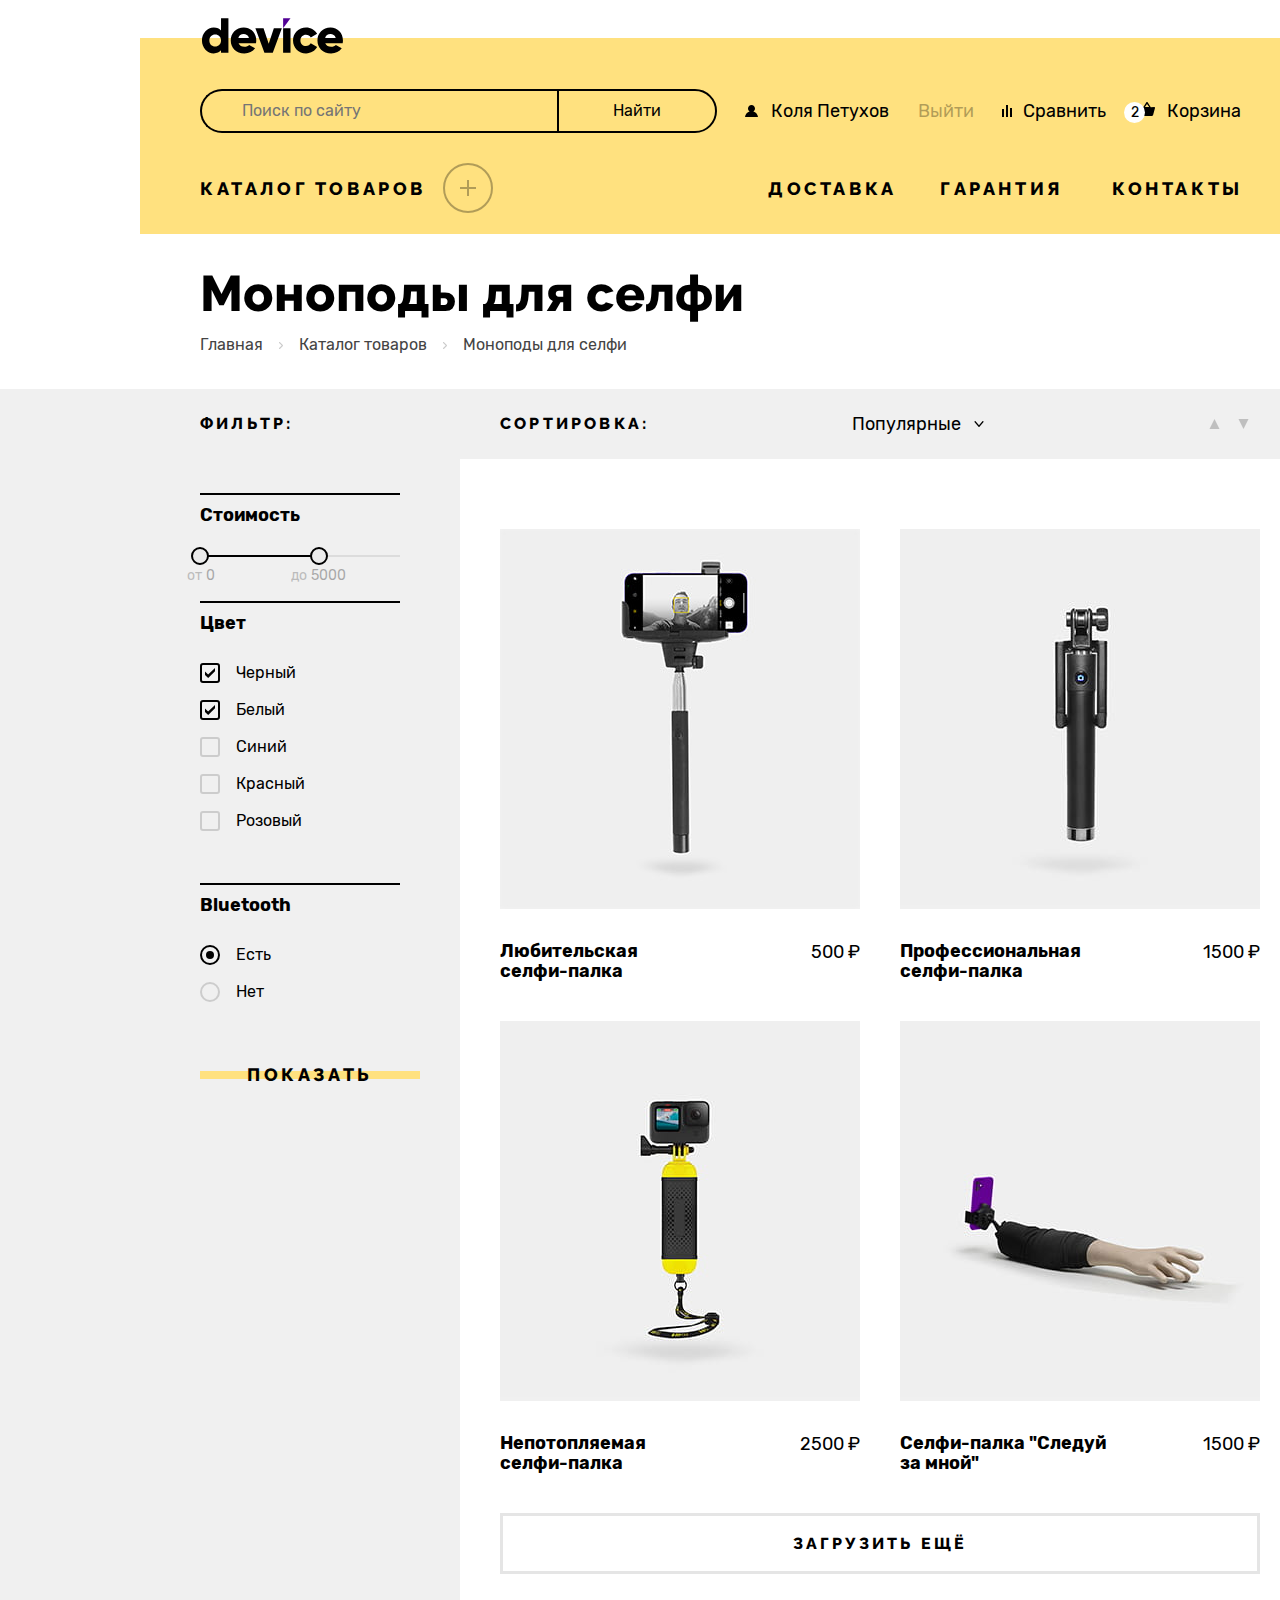
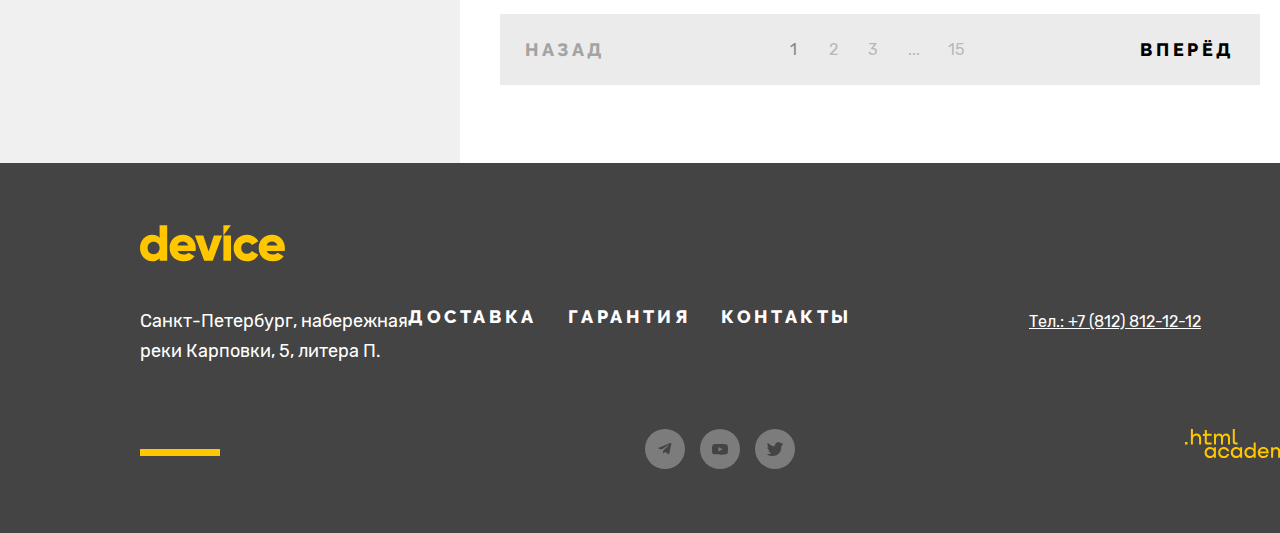
==== commit 81f46cc4: "Update catalog.html" ====
--- a/catalog.html
+++ b/catalog.html
@@ -191,35 +191,35 @@
                 <li class="catalog-filter-item">
                   <label class="control">
                     <input class="visually-hidden control-input" type="checkbox" name="black" checked>
-                    <span class="control-mark"></span>
+                    <span class="control-mark" tabindex="0"></span>
                     <span class="control-label">Черный</span>
                   </label>
                 </li>
                 <li class="catalog-filter-item">
                   <label class="control">
                     <input class="visually-hidden control-input" type="checkbox" name="white" checked>
-                    <span class="control-mark"></span>
+                    <span class="control-mark" tabindex="0"></span>
                     <span class="control-label">Белый</span>
                   </label>
                 </li>
                 <li class="catalog-filter-item">
                   <label class="control">
                     <input class="visually-hidden control-input" type="checkbox" name="blue" disabled>
-                    <span class="control-mark"></span>
+                    <span class="control-mark" tabindex="0"></span>
                     <span class="control-label">Синий</span>
                   </label>
                 </li>
                 <li class="catalog-filter-item">
                   <label class="control">
                     <input class="visually-hidden control-input" type="checkbox" name="red" disabled>
-                    <span class="control-mark"></span>
+                    <span class="control-mark" tabindex="0"></span>
                     <span class="control-label">Красный</span>
                   </label>
                 </li>
                 <li class="catalog-filter-item">
                   <label class="control">
                     <input class="visually-hidden control-input" type="checkbox" name="pink" disabled>
-                    <span class="control-mark"></span>
+                    <span class="control-mark" tabindex="0"></span>
                     <span class="control-label">Розовый</span>
                   </label>
                 </li>
@@ -232,7 +232,7 @@
                   <label class="control">
                     <input class="visually-hidden control-input" type="radio" name="type-of-bluetooth" value="yes"
                       checked>
-                    <span class="control-mark"></span>
+                    <span class="control-mark" tabindex="0"></span>
                     <span class="control-label">Есть</span>
                   </label>
                 </li>
@@ -240,7 +240,7 @@
                   <label class="control">
                     <input class="visually-hidden control-input" type="radio" name="type-of-bluetooth" value="no"
                       disabled>
-                    <span class="control-mark"></span>
+                    <span class="control-mark" tabindex="0"></span>
                     <span class="control-label">Нет</span>
                   </label>
                 </li>
@@ -353,10 +353,7 @@
           </a>
         </section>
         <div class="chapter-container">
-          <section class="footer-chapter footer-address">
-            <h2 class="visually-hidden">Адрес магазина</h2>
-            <address class="footer-address-shop">Санкт-Петербург, набережная<br> реки Карповки, 5, литера П.</address>
-          </section>
+          <address class="footer-address-shop">Санкт-Петербург, набережная<br> реки Карповки, 5, литера П.</address>
           <section class="footer-chapter footer-navigation">
             <h2 class="visually-hidden">Навигация по сайту магазина Девайс</h2>
             <ul class="navigation-list-footer">
--- a/styles/styles.css
+++ b/styles/styles.css
@@ -35,7 +35,7 @@
   flex-direction: column;
   gap: 45px;
   width: 1160px;
-  padding: 46px 60px 35px;
+  padding: 51px 60px 35px;
   margin: 0 auto;
   background-color: #ffe17f;
   box-sizing: border-box;
@@ -62,17 +62,19 @@
   margin: 0;
   padding: 0;
   list-style-type: none;
+  align-items: center;
+  box-sizing: border-box;
 }
 
 .button {
-  font-family: inherit;
+  font-family: "Raleway", sans-serif;
   font-size: 18px;
   line-height: 21px;
   font-weight: 800;
   text-align: center;
-  letter-spacing: 3px;
+  letter-spacing: 0.2em;
   color: #000000;
-  background-color: #ffffff;
+  background-color: transparent;
   text-decoration: none;
   text-transform: uppercase;
   border: none;
@@ -82,7 +84,7 @@
 
 .item-form {
   width: 517px;
-  margin-right: auto;
+  margin-right: 27px;
   box-sizing: border-box;
 }
 
@@ -124,26 +126,51 @@
   letter-spacing: normal;
 }
 
-.item-in {
-  width: min-content;
+.link-in {
+  min-width: 81px;
   padding-left: 27px;
   margin-right: 176px;
-}
-
-.item-rating {
-  width: min-content;
+  box-sizing: border-box;
+}
+
+.link-rating {
+  width: 105px;
   padding-left: 22px;
   margin-right: 36px;
-}
-
-.item-basket {
-  width: min-content;
+  box-sizing: border-box;
+}
+
+.link-basket {
+  width: 99px;
   padding-left: 25px;
+  box-sizing: border-box;
 }
 
 .about-catalog {
-  width: 236px;
-  margin-right: 333px;
+  position: relative;
+  display: flex;
+  gap: 7px;
+  width: 293px;
+  margin-right: 276px;
+}
+
+.navigation-open-button {
+  position: absolute;
+  padding: 0;
+  top: -15px;
+  left: 243px;
+  right: 0;
+  width: 50px;
+  height: 50px;
+  background-color: transparent;
+  border: 2px solid #000000;
+  opacity: 30%;
+  border-radius: 50%;
+  background-image: url("../images/icon/icon_plus.svg");
+  background-repeat: no-repeat;
+  background-position: center;
+  cursor: pointer;
+  z-index: 2;
 }
 
 .about-about {
@@ -168,8 +195,8 @@
 .catalog-container {
   position: absolute;
   content: "";
-  top: 155px;
-  left: 0;
+  top: 20px;
+  left: -60px;
   display: flex;
   width: 1160px;
   min-height: 180px;
@@ -192,10 +219,56 @@
   width: 211px;
 }
 
+.navigation-card {
+  margin-bottom: 22px
+}
+
 .navigation-link {
+  display: block;
+  position: relative;
   color: inherit;
+  text-decoration: none;
+}
+
+.navigation-icon {
+  position: absolute;
+  content: "";
+}
+
+.icon-human {
+  left: 1px;
+  right: auto;
+  top: 9px;
+}
+
+.icon-rating {
+  left: 1px;
+  right: auto;
+  top: 9px;
+}
+
+.icon-basket {
+  left: -3px;
+  right: auto;
+  top: 6px;
+}
+
+.quantity-basket {
+  position: absolute;
+  content: "";
+  font-size: 14px;
+  line-height: 20px;
+  font-weight: 400;
+  width: 21px;
+  height: 21px;
+  padding: 1px 4px;
+  top: 6px;
+  left: -18px;
   text-align: center;
-  text-decoration: none;
+  background-color: #ffffff;
+  color: #000000;
+  border-radius: 50%;
+  box-sizing: border-box;
 }
 
 .link-about {
@@ -204,7 +277,7 @@
   font-size: 18px;
   line-height: 21px;
   text-transform: uppercase;
-  letter-spacing: 4px;
+  letter-spacing: 0.2em;
 }
 
 .link-card {
@@ -215,7 +288,7 @@
 .main-index {
   background-color: #ffffff;
   min-width: 1440px;
-  margin-top: -40px;
+  margin-top: -38px;
 }
 
 .page-container {
@@ -237,11 +310,9 @@
 }
 
 .bracelet-open,
-.monopod-open {
-  display: none;
-}
-
-img[hidden] {
+.monopod-open,
+.foto-bracelet,
+.foto-monopod {
   display: none;
 }
 
@@ -300,7 +371,7 @@
   width: 12px;
   height: 12px;
   margin: 0;
-  padding: 0;
+  padding-inline: 0;
   cursor: pointer;
   background-color: #ffffff;
   border: 2px solid #000000;
@@ -321,19 +392,42 @@
 .slider-item {
   text-align: left;
   list-style-type: none;
-  margin: 0;
+  margin: 0 0 50px 0;
   padding: 0;
 }
 
 .slider-about {
-  padding: 121px 15px 38px 0;
-  box-sizing: border-box;
+  padding: 110px 15px 38px 0;
+  box-sizing: border-box;
+}
+
+.quadrocopter-open {
+  background-image: url(../images/slider/icon_01.svg);
+  background-repeat: no-repeat;
+  background-size: 250px 135px;
+  background-position: top 27px right 49px;
+}
+
+.bracelet-open {
+  background-image: url(../images/slider/icon_02.svg);
+  background-repeat: no-repeat;
+  background-size: 250px 135px;
+  background-position: top 27px right 49px;
+}
+
+.monopod-open {
+  background-image: url(../images/slider/icon_03.svg);
+  background-repeat: no-repeat;
+  background-size: 250px 135px;
+  background-position: top 27px right 49px;
 }
 
 .about-quadrocopter,
 .about-bracelet,
 .about-monopod {
   margin: 0;
+  box-sizing: border-box;
+  height: min-content;
 }
 
 .title {
@@ -352,15 +446,37 @@
 }
 
 .slider-description {
-  margin-bottom: 60px;
-  margin-block-start: 0;
+  margin-block: 0;
+  margin-bottom: 50px;
   padding: 0;
 }
 
 .button-slider-about {
   width: 220px;
   padding: 10px 5px;
-  margin-bottom: 60px;
+  text-align: center;
+  box-sizing: border-box;
+}
+
+.button-slider-text {
+  display: inline-block;
+  width: 210px;
+  position: relative;
+  margin-block: 0;
+  z-index: 0;
+  box-sizing: border-box;
+}
+
+.button-slider-text::after {
+  position: absolute;
+  content: "";
+  width: 220px;
+  height: 8px;
+  top: 7px;
+  bottom: 8px;
+  left: -5px;
+  background-color: #ffe17f;
+  z-index: -1;
 }
 
 .list-container {
@@ -425,72 +541,70 @@
   content: "";
 }
 
-.image-glasses {
-  width: 97px;
-  height: 55px;
-  top: 54px;
-  left: 32px;
+.image-glasses,
+.image-camera,
+.image-bracelet,
+.image-whatch,
+.image-quadrocopter {
+  top: 0;
+  bottom: 0;
+  left: 0;
+  right: 0;
+  margin: auto;
 }
 
 .image-monopod {
-  width: 87px;
-  height: 117px;
-  top: 43px;
-  left: 37px;
-}
-
-.image-camera {
-  width: 72px;
-  height: 87px;
-  top: 36px;
-  left: 44px;
-}
-
-.image-bracelet {
-  width: 108px;
-  height: 66px;
-  top: 47px;
-  left: 26px;
-}
-
-.image-whatch {
-  width: 57px;
-  height: 98px;
-  top: 31px;
-  left: 52px;
-}
-
-.image-quadrocopter {
-  width: 133px;
-  height: 70px;
-  top: 45px;
-  left: 14px;
+  top: auto;
+  bottom: 0;
+  left: 0;
+  right: 0;
+  margin: auto;
 }
 
 .advantages {
   width: 100%;
+  min-height: 289px;
+  margin: 102px 0 0 0;
+  background-color: #f0f0f0;
+  padding: 0;
+  text-align: left;
+  box-sizing: border-box;
+}
+
+.advantages-container {
+  position: relative;
+  display: flex;
+  width: 1160px;
+  box-sizing: border-box;
+  top: -102px;
   margin: 0 auto;
-  background-image: linear-gradient(#ffffff 26%,#f0f0f0 26%);
-  text-align: left;
-  box-sizing: border-box;
-}
-
-.advantages-container {
-  display: flex;
-  width: 1160px;
-  margin: 0 auto;
-  box-sizing: border-box;
+  margin-bottom: -102px;
 }
 
 .advantages-check {
+  position: relative;
   display: flex;
   flex-direction: column;
-  gap: 35px;
-  margin: 0;
+  margin-block: 0;
+  padding-inline: 0;
   padding: 64px 0;
-  min-width: 287px;
+  width: 287px;
   box-sizing: border-box;
   list-style-type: none;
+}
+
+.advantages-name:not(.advantages-name:last-child) {
+  margin-bottom: 35px;
+}
+
+.advantages-check::after {
+  position: absolute;
+  content: "";
+  width: 7px;
+  height: 319px;
+  background-color: #000000;
+  top: 0;
+  left: 280px;
 }
 
 .advantages-button {
@@ -500,18 +614,98 @@
   box-sizing: border-box;
 }
 
+.advantages-button-text {
+  position: relative;
+  width: 152px;
+  display: inline-block;
+  margin-block: 0;
+  padding: 0;
+  z-index: 0;
+}
+
+.advantages-button-text::after {
+  position: absolute;
+  content: "";
+  width: 160px;
+  height: 8px;
+  top: 0;
+  bottom: 0;
+  left: -4px;
+  margin: auto;
+  background-color: #ffe17f;
+  z-index: -1;
+}
+
+.button-active {
+  width: 280px;
+  color: #ffe17f;
+  background-color: #000000;
+  padding: 9px 120px 11px 0;
+}
+
+.button-active .advantages-button-text::after {
+  opacity: 0;
+}
+
 .advantages-about {
+  margin: 0;
+  padding: 72px 203px 145px 116px;
+  height: min-content;
+  width: 873px;
+  box-sizing: border-box;
+  list-style-type: none;
+  background-image: url(../images/icon_delivery_boy.png);
+  background-repeat: no-repeat;
+  background-size: 136px 164px;
+  background-position: top 77px right 67px;
+}
+
+.advantages-item {
+  width: 455px;
+  display: flex;
+  flex-direction: column;
+  gap: 34px;
+}
+
+.advantages-title {
+  margin-block: 0;
+  padding: 0;
+}
+
+.advantages-description {
+  padding: 0;
+  margin-block: 0;
+}
+
+.advantages-credit {
   margin: 0;
   padding: 72px 203px 145px 116px;
   width: 873px;
   box-sizing: border-box;
   list-style-type: none;
+  background-image: url(../images/icon_credit_boy.png);
+  background-repeat: no-repeat;
+  background-size: 136px 164px;
+  background-position: top 73px right 66px;
+}
+
+.advantages-warranty {
+  margin: 0;
+  padding: 72px 203px 145px 116px;
+  width: 873px;
+  box-sizing: border-box;
+  list-style-type: none;
+  background-image: url(../images/icon_warranty.png);
+  background-repeat: no-repeat;
+  background-size: 136px 164px;
+  background-position: top 73px right 66px;
 }
 
 .advantages-credit,
 .advantages-warranty {
   display: none;
 }
+
 
 .about-shipping {
   background-color: #f0f0f0;
@@ -526,6 +720,7 @@
 .button-shipping {
   display: flex;
   background-color: #f0f0f0;
+  width: 1160px;
   padding: 0;
   box-sizing: border-box;
 }
@@ -537,7 +732,7 @@
   position: relative;
 }
 
-.image-shipping {
+.shipping-icon {
   position: absolute;
   content: "";
   width: 47px;
@@ -560,11 +755,25 @@
 }
 
 .button-shipping-information {
-  width: 125px;
-  min-height: 100px;
-  padding: 0;
-  margin: 0;
-  background-color: inherit;
+  position: relative;
+  width: 40px;
+  height: 40px;
+  border-radius: 50%;
+  padding: 0;
+  margin: 30px 43px;
+  background-color: #dcdcdc;
+  opacity: 50%;
+}
+
+.information-icon {
+  position: absolute;
+  content: "";
+  top: 0;
+  bottom: 0;
+  left: 0;
+  right: 0;
+  margin: auto;
+  opacity: 30%;
 }
 
 .about-shop {
@@ -575,11 +784,32 @@
   background-color: #ffffff;
   text-align: left;
   padding-top: 47px;
+  box-sizing: border-box;
 }
 
 .about-us {
+  width: 520px;
+  position: relative;
   display: flex;
   flex-direction: column;
+}
+
+.contacts {
+  width: 532px;
+  position: relative;
+  display: flex;
+  flex-direction: column;
+}
+
+.about-us::before,
+.contacts::before {
+  position: absolute;
+  content: "";
+  width: 84px;
+  height: 7px;
+  background-color: #000000;
+  left: 0;
+  top: -47px;
 }
 
 .about-title,
@@ -598,19 +828,87 @@
 }
 
 .about-company-name {
-  padding: 0;
-  margin: 30px 34px 40px;
+  display: flex;
+  flex-direction: column;
+  gap: 19px;
+  padding-inline: 0;
+  margin: 30px 34px 40px 0;
+  list-style-type: none;
+  line-height: 20px;
 }
 
 .company-name-link {
   text-decoration: none;
-  line-height: 20px;
   font-weight: 700;
   color: #000000;
 }
 
+.about-company {
+  position: relative;
+  padding-left: 34px;
+}
+
+.about-company::before {
+  position: absolute;
+  content: "";
+  width: 8px;
+  height: 8px;
+  top: 6px;
+  left: 0;
+  border-radius: 50%;
+  background-color: #ffc700;
+}
+
 .button-about {
+  width: 270px;
+}
+
+.button-text {
+  display: inline-block;
   width: 258px;
+  position: relative;
+  margin-block: 0;
+  padding: 0;
+  z-index: 0;
+}
+
+.button-text::after {
+  position: absolute;
+  content: "";
+  width: 270px;
+  height: 8px;
+  top: 0;
+  bottom: 0;
+  left: -6px;
+  margin: auto;
+  background-color: #ffe17f;
+  z-index: -1;
+}
+
+.button-feedback {
+  width: 259px;
+}
+
+.feedback-text {
+  display: inline-block;
+  width: 247px;
+  position: relative;
+  margin-block: 0;
+  padding: 0;
+  z-index: 0;
+}
+
+.feedback-text::after {
+  position: absolute;
+  content: "";
+  width: 259px;
+  height: 8px;
+  top: 0;
+  bottom: 0;
+  left: -6px;
+  margin: auto;
+  background-color: #ffe17f;
+  z-index: -1;
 }
 
 .contacts-information {
@@ -669,10 +967,7 @@
 .subscription-description {
   width: 560px;
   text-align: left;
-  margin-left: auto;
-  margin-right: 8px;
-  margin-top: 0;
-  margin-bottom: 146px;
+  margin: 0 8px 146px auto;
   padding-top: 10px;
 }
 
@@ -685,13 +980,10 @@
 
 .subscription-field {
   width: 557px;
-  font-family: "Rubik", sans-serif;
-  font-weight: 400;
   font-size: 18px;
   line-height: 30px;
   padding: 11px 20px 11px 16px;
   margin: 0;
-  box-sizing: border-box;
   background-color: transparent;
   border: none;
   border-radius: 0;
@@ -713,6 +1005,11 @@
   margin-left: auto;
   margin-block: 0;
   text-align: right;
+  box-sizing: border-box;
+  background-image: url(../images/icon/icon_free.svg);
+  background-repeat: no-repeat;
+  background-size: 14px 14px;
+  background-position: left center;
 }
 
 .page-footer {
@@ -727,25 +1024,36 @@
 }
 
 .page-footer-container {
+  position: relative;
+  width: 1160px;
   display: flex;
   flex-wrap: wrap;
   flex-direction: column;
   gap: 35px;
-  width: 1160px;
   margin: 0 auto;
   padding: 62px 0 61px;
   box-sizing: border-box;
 }
 
+.page-footer-container::after {
+  position: absolute;
+  content: "";
+  width: 80px;
+  height: 7px;
+  background-color: #ffc700;
+  left: 0;
+  bottom: 77px;
+}
+
 .chapter-container {
   display: flex;
-  justify-content: space-between;
+  width: 1160px;
 }
 
 .social-container {
   display: flex;
-  margin-left: auto;
-  margin-top: 30px;
+  width: 1160px;
+  margin: 28px 0 0 0;
 }
 
 .footer-address {
@@ -753,20 +1061,25 @@
   line-height: 20px;
   width: 240px;
   color: inherit;
+  margin-right: 124px;
 }
 
 .footer-address-shop {
   font-style: normal;
 }
 
+.footer-navigation {
+  margin-right: 177px;
+}
+
 .navigation-list-footer {
   display: flex;
-  gap: 35px;
+  justify-content: space-between;
   width: 444px;
   margin-block: 0;
-  padding: 0;
+  padding-inline: 0;
   list-style-type: none;
-  letter-spacing: 3px;
+  letter-spacing: 0.2em;
 }
 
 .footer-phone {
@@ -781,12 +1094,6 @@
   margin-bottom: 63px;
 }
 
-.footer-social-list {
-  margin: 0;
-  padding: 0;
-  list-style-type: none;
-}
-
 .link-footer {
   font-family: "Raleway", sans-serif;
   font-weight: 800;
@@ -795,22 +1102,469 @@
   text-transform: uppercase;
 }
 
+.footer-social-list {
+  display: flex;
+  flex-wrap: wrap;
+  gap: 15px;
+  width: 150px;
+  margin-right: 390px;
+  margin-left: 505px;
+  padding-inline: 0;
+  margin-block: 0;
+  list-style-type: none;
+}
+
+.footer-social-link {
+  position: relative;
+  display: block;
+  width: 40px;
+  height: 40px;
+  background-color: rgba(255, 255, 255, 0.3);
+  background-repeat: no-repeat;
+  background-position: center;
+  border-radius: 50%;
+}
+
+.footer-icon {
+  position: absolute;
+  content: "";
+  top: 0;
+  bottom: 0;
+  left: 0;
+  right: 0;
+  margin: auto;
+  color: #444444;
+}
+
 .footer-copyright-logo {
-  color:#ffffff;
-}
-
+  color:#ffc700;
+}
+
+/*Поповер*/
+
+.item-basket {
+  position: relative;
+}
+
+.popover {
+  position: absolute;
+  top: 36px;
+  right: -78px;
+  z-index: 1;
+  box-sizing: border-box;
+  width: 320px;
+  color: #ffffff;
+  background-color: #000000;
+  min-height: 301px;
+  display: none;
+}
+
+.popover::before {
+  position: absolute;
+  content: "";
+  background-image: url("../images/icon/icon_popover.svg");
+  width: 14px;
+  height: 6px;
+  bottom: 100%;
+  fill: #000000;
+  left: 0;
+  right: 0;
+  margin-left: auto;
+  margin-right: auto;
+}
+
+/*.popover-open {
+  display: block;
+}*/
+
+.popover-content {
+  height: 100%;
+  display: flex;
+  flex-direction: column;
+}
+
+.cart-items-list {
+  display: flex;
+  flex-direction: column;
+  list-style-type: none;
+  padding-inline: 0;
+  box-sizing: border-box;
+}
+
+.cart-item {
+  display: flex;
+  padding: 20px;
+}
+
+.popover-cart-link {
+  display: flex;
+  width: 183px;
+  gap: 23px;
+  text-decoration: none;
+  color: inherit;
+}
+
+.popover-title {
+  margin: 0;
+  padding: 0;
+  font-size: 16px;
+  line-height: 20px;
+  font-weight: 400;
+}
+
+.popover-close-button {
+  width: 10px;
+  height: 10px;
+  margin-left: auto;
+  padding: 0;
+  box-sizing: border-box;
+  background-color: transparent;
+  border: none;
+  cursor: pointer;
+  color: #ffffff;
+}
+
+.cart-item-data {
+  display: flex;
+  gap: 10px;
+  min-height: 44px;
+  padding: 0 20px;
+  background-color: #1a1a1a;
+  font-size: 16px;
+  line-height: 20px;
+  box-sizing: border-box;
+}
+
+.data-number {
+  width: 120px;
+  text-align: start;
+  margin: 12px 0;
+}
+
+.data-price {
+  width: 150px;
+  text-align: end;
+  margin: 12px 0;
+}
+
+.button-popover {
+  width: 280px;
+  margin: 20px;
+  padding: 14px 20px;
+  box-sizing: border-box;
+  background-color: #ffffff;
+  color: #000000;
+  text-transform: uppercase;
+  cursor: pointer;
+}
+
+/*Модальное окно*/
+
+.modal-container {
+  position: fixed;
+  top: 0;
+  left: 0;
+  display: flex;
+  width: 100%;
+  height: 100%;
+  box-sizing: border-box;
+  font-family: "Rubik", sans-serif;
+  font-weight: 700;
+  font-size: 18px;
+  line-height: 20px;
+  color: #000000;
+  background-color: rgba(240, 240, 240, 0.9);
+  z-index: 3;
+}
+
+.modal {
+  position: relative;
+  margin: auto;
+  padding: 72px 80px;
+  background-color: #ffffff;
+  box-sizing: border-box;
+  bottom: auto;
+}
+
+.modal-container-close {
+  display: none;
+}
+
+.modal-search {
+  width: 920px;
+  outline: 10px solid #000000;
+  outline-offset: -10px;
+  box-sizing: border-box;
+}
+
+.modal-close-button {
+  position: absolute;
+  padding: 0;
+  top: 84px;
+  right: 80px;
+  width: 26px;
+  height: 26px;
+  background-color: inherit;
+  border: none;
+  background-image: url("../images/icon/icon_close.svg");
+  background-repeat: no-repeat;
+  background-position: center;
+  background-size: contain;
+  cursor: pointer;
+}
+
+.modal-title {
+  margin-block: 0;
+  margin-bottom: 42px;
+}
+
+.search-modal-form {
+  display: flex;
+  width: 760px;
+  flex-direction: column;
+  gap: 42px;
+  box-sizing: border-box;
+}
+
+.search-modal-container {
+  display: flex;
+  gap: 40px;
+  box-sizing: border-box;
+}
+
+.field-group {
+  display: flex;
+  flex-direction: column;
+  width: 360px;
+}
+
+.group-product {
+  width: 540px;
+}
+
+.group-quantity {
+  width: 180px;
+}
+
+.group-mail {
+  position: relative;
+}
+
+.group-mail::after {
+  position: absolute;
+  content: "";
+  width: 15px;
+  height: 12px;
+  top: 60px;
+  right: 20px;
+  background-image: url("../images/icon/icon_letter.svg");
+}
+
+.name-field{
+  margin-bottom: 14px;
+  letter-spacing: -0.02em;
+}
+
+.search-form-comment {
+  font-weight: 400;
+  font-size: 14px;
+}
+
+.comment-error {
+  color: #ff3d3d;
+}
+
+.search-form-field {
+  font-family: "Rubik", sans-serif;
+  width: 360px;
+  font-size: 16px;
+  line-height: 20px;
+  color: #000000;
+  font-weight: 400;
+  padding: 20px 40px 20px 20px;
+  border: none;
+  background-color: #f0f0f0;
+  box-sizing: border-box;
+  margin-block: 0;
+}
+
+.field-error {
+  border: 2px solid #ff3d3d;
+}
+
+.field-product {
+  width: 540px;
+}
+
+.field-box {
+  display: flex;
+}
+
+.field-quantity {
+  position: relative;
+}
+
+.field-button {
+  position: relative;
+  width: 60px;
+  height: 60px;
+  padding: 0;
+  box-sizing: border-box;
+  border: none;
+  cursor: pointer;
+}
+
+.icon-minus {
+  position: absolute;
+  content: "";
+  width: 16px;
+  height: 2px;
+  top: 29px;
+  bottom: 29px;
+  left: 22px;
+  right: 22px;
+}
+
+.icon-plus {
+  position: absolute;
+  content: "";
+  width: 16px;
+  height: 16px;
+  top: 22px;
+  bottom: 22px;
+  left: 22px;
+  right: 22px;
+}
+
+.field-number {
+  width: 60px;
+  height: 60px;
+  padding: 0;
+  box-sizing: border-box;
+  border: none;
+  text-align: center;
+  font-family: "Rubik", sans-serif;
+  font-weight: 400;
+  font-size: 16px;
+  line-height: 20px;
+  background-color: #f0f0f0;
+}
+
+.field-number::-webkit-outer-spin-button,
+.field-number::-webkit-inner-spin-button {
+  appearance: none;
+  margin: 0;
+}
+
+.search-form-button {
+  width: 200px;
+  padding: 10px 5px;
+  box-sizing: border-box;
+  font-family: "Raleway", sans-serif;
+  font-weight: 800;
+  cursor: pointer;
+}
+
+.search-button-text {
+  display: inline-block;
+  width: 190px;
+  position: relative;
+  margin-block: 0;
+  padding: 0;
+  z-index: 0;
+}
+
+.search-button-text::after {
+  position: absolute;
+  content: "";
+  width: 200px;
+  height: 8px;
+  top: 0;
+  bottom: 0;
+  left: -5px;
+  margin: auto;
+  background-color: #ffe17f;
+  z-index: -1;
+}
+
+/*Тултип*/
+
+.tooltip {
+ position: absolute;
+ width: 26px;
+ height: 26px;
+ top: -3px;
+ margin-left: 8px;
+ border-radius: 50%;
+ background-color: #ffe17f;
+}
+
+.tooltip-icon {
+  position: absolute;
+  width: 2px;
+  height: 12px;
+  top: 0;
+  bottom: 0;
+  left: 0;
+  right: 0;
+  margin: auto;
+}
+
+.tooltip-toggle {
+  border: none;
+  background-color: transparent;
+  display: block;
+  margin: 0;
+  padding: 0;
+}
+
+.tooltip-text {
+ width: 200px;
+ padding: 19px 17px 19px 19px;
+ color: #ffffff;
+ background-color: #000000;
+ font-weight: 400;
+ font-size: 16px;
+ line-height: 20px;
+ box-sizing: border-box;
+ box-shadow: 0 10px 0 -1px rgba(0, 0, 0, 0.1);
+ position: absolute;
+ top: 100%;
+ margin-top: 10px;
+ left: 80%;
+ transform: translateX(-80%);
+ z-index: 1;
+ display: none;
+}
+
+.tooltip-text:after {
+  position: absolute;
+  content:'';
+  background-image: url("../images/icon/icon_popover.svg");
+  width: 14px;
+  height: 6px;
+  bottom: 100%;
+  right: 41px;
+}
+
+.tooltip-toggle:hover + .tooltip-text,
+.tooltip-toggle:focus + .tooltip-text {
+  display: block;
+}
 
 /*Каталог*/
 
-.item-user {
-  width: 119px;
+.link-user {
+  width: 146px;
   padding-left: 27px;
   margin-right: 28px;
-}
-
-.item-out {
-  width: min-content;
+  box-sizing: border-box;
+}
+
+.link-out {
+  width: 56px;
   margin-right: 27px;
+  opacity: 30%;
 }
 
 .main-inner {
@@ -830,19 +1584,38 @@
 
 .breadcrumbs {
   display: flex;
-  gap: 36px;
-  margin: 0;
-  padding: 0;
+  margin-block: 0;
+  padding-inline: 0;
   list-style-type: none;
+  font-size: 16px;
+  line-height: 20px;
 }
 
 .breadcrumbs-title {
   margin-bottom: 16px;
 }
 
+.breadcrumbs-item:not(.breadcrumbs-item:last-child) {
+  position: relative;
+  padding-right: 36px;
+  list-style-type: none;
+  box-sizing: border-box;
+}
+
+.breadcrumbs-item:not(.breadcrumbs-item:last-child)::after {
+  position: absolute;
+  content: "";
+  width: 4px;
+  height: 7px;
+  top: 7px;
+  right: 16px;
+  background-image: url(../images/icon/icon_breadcrumbs.svg);
+  background-repeat: no-repeat;
+  background-size: 4px 7px;
+  opacity: 20%;
+}
+
 .breadcrumbs-link {
-  font-size: 16px;
-  line-height: 20px;
   text-decoration: none;
   color: inherit;
 }
@@ -873,6 +1646,7 @@
   font-weight: 800;
   font-size: 16px;
   line-height: 19px;
+  letter-spacing: 0.2em;
   color: #000000;
   text-transform: uppercase;
   text-align: left;
@@ -882,20 +1656,114 @@
 }
 
 .catalog-filter-group {
+  display: flex;
+  flex-direction: column;
+  width: 200px;
   border: 0;
-  margin: 0;
-  padding: 0;
+  margin-inline: 0;
+  padding-inline: 0;
+  padding-block: 0;
 }
 
 .catalog-filter-title {
+  position: relative;
   font-weight: 700;
   line-height: 20px;
   text-align: left;
   color: #000000;
   padding-top: 12px;
-  padding-bottom: 20px;
+  padding-bottom: 30px;
   margin: 0;
   padding-inline: 0;
+}
+
+.catalog-filter-title::before {
+  position: absolute;
+  content: "";
+  width: 200px;
+  height: 2px;
+  background-color: #000000;
+  top: 0;
+  left: 0;
+}
+
+.range {
+  position: relative;
+}
+
+.range-scale {
+  position: relative;
+  height: 2px;
+  margin-bottom: 9px;
+  background-color: #dcdcdc;
+}
+
+.range-bar {
+  position: absolute;
+  height: 2px;
+  background-color: #000000;
+}
+
+.range-toggle {
+  position: absolute;
+  width: 18px;
+  height: 18px;
+  background-color: #ebebeb;
+  border: 2px solid #000000;
+  border-radius: 50%;
+  cursor: pointer;
+  padding: 0;
+}
+
+.toggle-min {
+  top: -8px;
+  left: -9px;
+}
+
+.toggle-max {
+  top: -8px;
+  right: -9px;
+}
+
+.range-wrapper-inputs {
+  position: absolute;
+  display: flex;
+  gap: 75px;
+  left: -13px;
+}
+
+.catalog-filter-label {
+  display: flex;
+  justify-content: space-between;
+  font-size: 14px;
+  line-height: 20px;
+  opacity: 30%;
+}
+
+.input-min {
+  width: 12px;
+  padding: 0 0 0 2px;
+  font: inherit;
+  text-align: center;
+  background-color: transparent;
+  border: none;
+  appearance: textfield;
+}
+
+.input-max {
+  width: 38px;
+  padding: 0 0 0 2px;
+  font: inherit;
+  text-align: center;
+  background-color: transparent;
+  border: none;
+  appearance: textfield;
+}
+
+.range-input::-webkit-outer-spin-button,
+.range-input::-webkit-inner-spin-button {
+  appearance: none;
+  margin: 0;
 }
 
 .catalog-filter-list {
@@ -961,7 +1829,32 @@
 }
 
 .show-button {
+  width: 220px;
+  padding: 10px 5px;
   background-color: transparent;
+  box-sizing: border-box;
+}
+
+.show-button-text {
+  position: relative;
+  width: 210px;
+  display: inline-block;
+  margin-block: 0;
+  padding: 0;
+  z-index: 0;
+}
+
+.show-button-text::before {
+  position: absolute;
+  content: "";
+  width: 220px;
+  height: 8px;
+  top: 0;
+  bottom: 0;
+  left: -5px;
+  margin: auto;
+  background-color: #ffe17f;
+  z-index: -1;
 }
 
 .catalog-right-column {
@@ -981,6 +1874,7 @@
   font-weight: 800;
   font-size: 16px;
   line-height: 19px;
+  letter-spacing: 0.2em;
   color: #000000;
   text-transform: uppercase;
   text-align: left;
@@ -989,7 +1883,7 @@
   width: 147px;
   height: min-content;
   margin-right: 205px;
-  padding: 6px 0;
+  padding: 5px 0;
 }
 
 .select-control {
@@ -1015,7 +1909,19 @@
   width: 30px;
   height: 30px;
   background-color: transparent;
-
+  padding: 10px 10px;
+  box-sizing: border-box;
+  color: #000000;
+  border: none;
+  cursor: pointer;
+  background-image: url(../images/icon/icon_sorting.svg);
+  background-repeat: no-repeat;
+  background-position: center;
+  opacity: 20%;
+}
+
+.button-down {
+  transform: rotate(180deg);
 }
 
 .products-container {
@@ -1039,6 +1945,11 @@
 }
 
 .product-card-link {
+  width: 360px;
+  min-height: 452px;
+  display: flex;
+  flex-direction: column;
+  gap: 32px;
   font-weight: 700;
   line-height: 20px;
   text-align: left;
@@ -1094,6 +2005,15 @@
   font-weight: 800;
   padding: 25px;
   background-color: #ebebeb;
+}
+
+.button-back,
+.pagination-link {
+  opacity: 30%;
+}
+
+.pagination-one {
+  opacity: 60%;
 }
 
 .item-back {
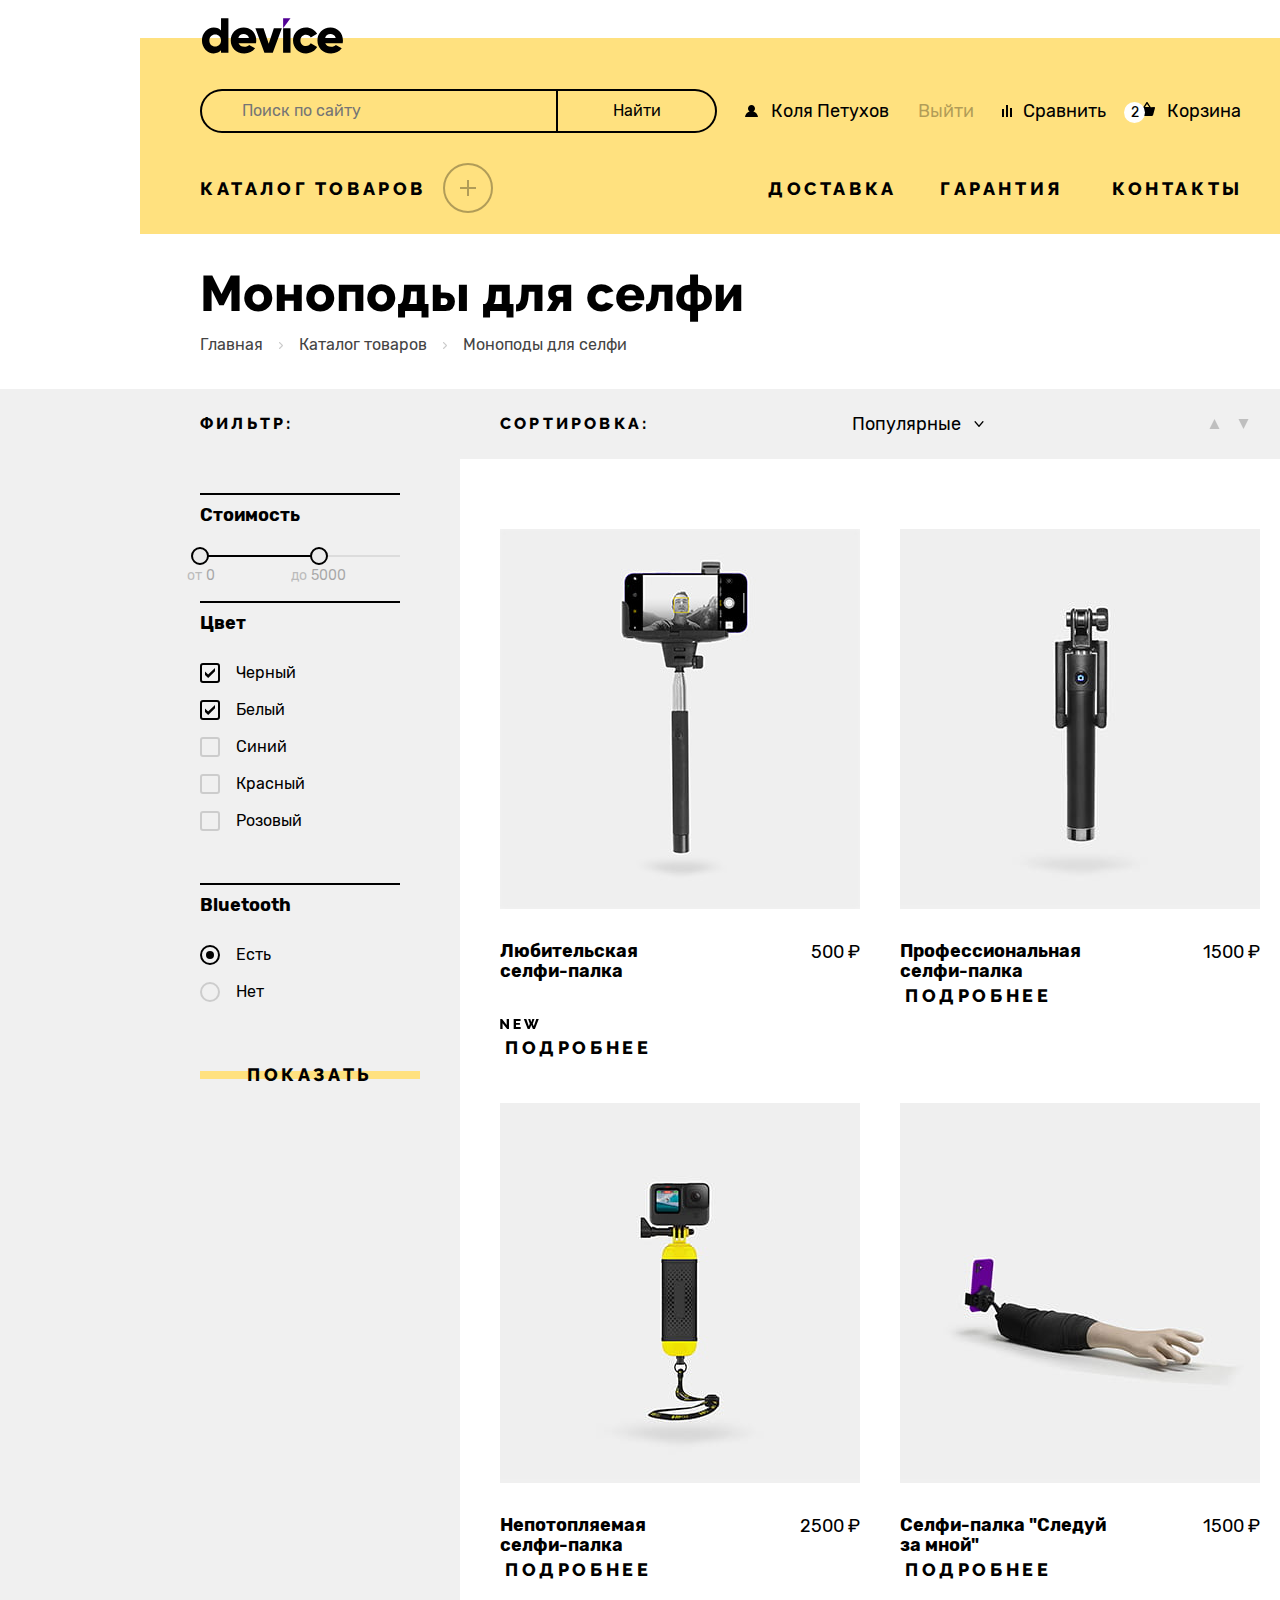
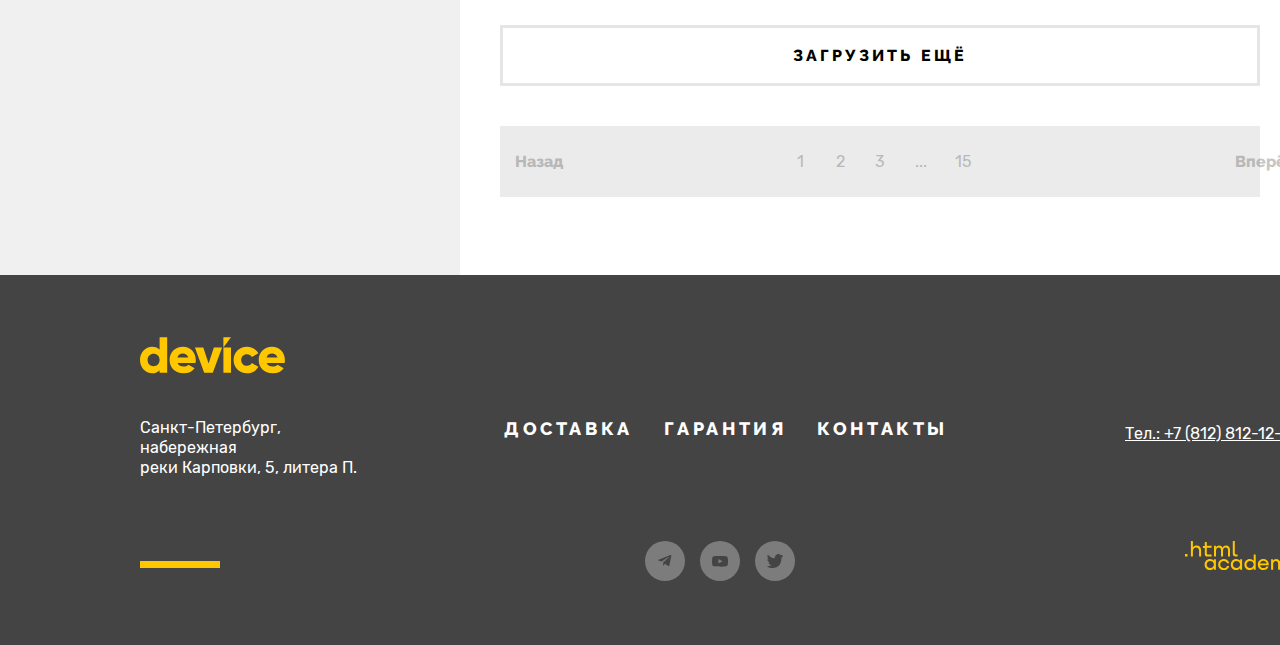
==== commit ecc817e4: "Update catalog.html" ====
--- a/catalog.html
+++ b/catalog.html
@@ -6,6 +6,7 @@
     <title>HTML Academy: Девайс</title>
     <link rel="stylesheet" href="styles/styles_fonts.css">
     <link rel="stylesheet" href="styles/styles.css">
+    <link rel="icon" type="image/png" sizes="32x32" href="images/icon/favicon.png">
   </head>
 
   <body>
@@ -18,8 +19,11 @@
         <ul class="navigation-list navigation-about">
           <li class="navigation-item item-form">
             <form class="navigation-form" action="https://echo.htmlacademy.ru/" method="post">
-              <input class="field" placeholder="Поиск по сайту" type="text" name="navigation-search"
-                id="navigation-search" required>
+              <label class="navigation-label">
+                <span class="visually-hidden">Поле для ввода текста.</span>
+                <input class="field" placeholder="Поиск по сайту" type="text" name="navigation-search"
+                  id="navigation-search" required>
+              </label>
               <button class="button search-button" type="submit">Найти</button>
             </form>
           </li>
@@ -176,10 +180,10 @@
                   </div>
                 </div>
                 <div class="range-wrapper-inputs">
-                  <label class="catalog-filter-label">
+                  <label class="catalog-filter-label" tabindex="0">
                     от <input class="range-input input-min" type="number" value="0" name="min-price">
                   </label>
-                  <label class="catalog-filter-label">
+                  <label class="catalog-filter-label" tabindex="0">
                     до <input class="range-input input-max" type="number" value="5000" name="max-price">
                   </label>
                 </div>
@@ -275,6 +279,17 @@
                       <h3 class="product-card-title">Любительская<br> селфи-палка</h3>
                       <p class="product-card-price">500 ₽</p>
                     </div>
+                    <span class="product-new">
+                      <svg class="icon-new" aria-hidden="true" focusable="false" width="39" height="10"
+                        viewBox="0 0 39 10" fill="currentColor" xmlns="http://www.w3.org/2000/svg">
+                        <path
+                          d="M2.56324 4.316V10H0.267235V0.0599995H2.08724L6.69324 5.912V0.0599995H8.98924V10H7.11324L2.56324 4.316ZM20.6763 7.984V10H13.6903V0.0599995H20.5503V2.076H15.9863V4.008H19.9063V5.87H15.9863V7.984H20.6763ZM28.1471 0.0739993H30.2611L31.2971 3.252L32.3331 0.0739993H34.4611L32.7671 4.694L33.7751 7.34L36.2671 0.0599995H38.7731L34.8951 10H32.9071L31.2971 6.108L29.7011 10H27.6991L23.8351 0.0599995H26.3271L28.8331 7.34L29.8131 4.694L28.1471 0.0739993Z"
+                          fill="#000000" />
+                      </svg>
+                    </span>
+                  </a>
+                  <a class="button button-product-card">
+                    <span class="button-product-text">Подробнее</span>
                   </a>
                 </li>
                 <li class="product-card">
@@ -286,6 +301,9 @@
                       <p class="product-card-price">1500 ₽</p>
                     </div>
                   </a>
+                  <span class="button button-product-card">
+                    <span class="button-product-text">Подробнее</span>
+                  </span>
                 </li>
                 <li class="product-card">
                   <a class="product-card-link" href="#">
@@ -296,6 +314,9 @@
                       <p class="product-card-price">2500 ₽</p>
                     </div>
                   </a>
+                  <span class="button button-product-card">
+                    <span class="button-product-text">Подробнее</span>
+                  </span>
                 </li>
                 <li class="product-card">
                   <a class="product-card-link" href="#">
@@ -306,30 +327,33 @@
                       <p class="product-card-price">1500 ₽</p>
                     </div>
                   </a>
+                  <span class="button button-product-card">
+                    <span class="button-product-text">Подробнее</span>
+                  </span>
                 </li>
               </ul>
               <button class="button button-product" type="submit">Загрузить ещё</button>
               <ul class="pagination">
                 <li class="pagination-item item-back">
-                  <a class="button pagination-button button-back">Назад</a>
+                  <a class="pagination-link pagination-button button-back link-active" href="#">Назад</a>
                 </li>
                 <li class="pagination-item item-number">
-                  <a class="pagination-link pagination-one">1</a>
+                  <a class="pagination-link pagination-number number-active" href="#">1</a>
                 </li>
                 <li class="pagination-item item-number">
-                  <a class="pagination-link pagination-two" href="#">2</a>
+                  <a class="pagination-link pagination-number" href="#">2</a>
                 </li>
                 <li class="pagination-item item-number">
-                  <a class="pagination-link pagination-three" href="#">3</a>
+                  <a class="pagination-link pagination-number" href="#">3</a>
                 </li>
                 <li class="pagination-item item-number">
-                  <a class="pagination-link pagination-points" href="#">...</a>
+                  <a class="pagination-link pagination-number" href="#">...</a>
                 </li>
                 <li class="pagination-item item-number">
-                  <a class="pagination-link pagination-fifteen" href="#">15</a>
+                  <a class="pagination-link pagination-number" href="#">15</a>
                 </li>
                 <li class="pagination-item item-forward">
-                  <a class="button pagination-button button-forward">Вперёд</a>
+                  <a class="pagination-link pagination-button button-forward" href="#">Вперёд</a>
                 </li>
               </ul>
             </div>
--- a/styles/styles.css
+++ b/styles/styles.css
@@ -22,6 +22,7 @@
 }
 
 .page-header {
+  position: relative;
   margin: 0 auto;
   padding-top: 38px;
   color: #000000;
@@ -42,10 +43,6 @@
 }
 
 .header-link {
-  position: relative;
-}
-
-.header-link-logo {
   display: block;
   width: 145px;
   height: 36px;
@@ -56,14 +53,34 @@
   z-index: 1;
 }
 
+.header-link:hover {
+  opacity: 60%;
+}
+
+.header-link:focus-visible {
+  outline: 2px solid #af4fff;
+}
+
+.header-link:active {
+  opacity: 30%;
+}
+
+.navigation-wrapper {
+  display: flex;
+  width: 1040px;
+}
+
 .navigation-list {
   display: flex;
-  width: 1040px;
   margin: 0;
   padding: 0;
   list-style-type: none;
   align-items: center;
   box-sizing: border-box;
+}
+
+.navigation-list:first-child {
+  margin-right: auto;
 }
 
 .button {
@@ -107,7 +124,16 @@
   background-color: transparent;
   border: 2px solid #000000;
   border-radius: 50px 0 0 50px;
-  border-right: none;
+  border-right-width: 1px;
+}
+
+.field:focus-visible {
+  outline: 2px solid #af4fff;
+  outline-offset: 2px;
+}
+
+.search-button:disabled {
+  opacity: 30%;
 }
 
 .search-button {
@@ -121,15 +147,38 @@
   box-sizing: border-box;
   background-color: transparent;
   border: 2px solid #000000;
+  border-left-width: 1px;
   border-radius: 0 50px 50px 0;
   text-transform: none;
   letter-spacing: normal;
 }
 
+.search-button:hover {
+  background-color: #000000;
+  color: #ffffff;
+  outline: 2px solid #000000;
+  outline-offset: -2px;
+}
+
+.search-button:focus-visible {
+  outline: 2px solid #af4fff;
+  outline-offset: 2px;
+}
+
+.search-button:active {
+  background-color: #000000;
+  color: rgba(255, 255, 255, 0.3);
+  outline: 2px solid #000000;
+  outline-offset: -2px;
+}
+
+.search-button:disabled {
+  opacity: 30%;
+}
+
 .link-in {
   min-width: 81px;
   padding-left: 27px;
-  margin-right: 176px;
   box-sizing: border-box;
 }
 
@@ -173,6 +222,26 @@
   z-index: 2;
 }
 
+.navigation-close-button {
+  position: absolute;
+  padding: 0;
+  top: -15px;
+  left: 243px;
+  right: 0;
+  width: 50px;
+  height: 50px;
+  background-color: transparent;
+  border: 2px solid #000000;
+  opacity: 30%;
+  border-radius: 50%;
+  background-image: url("../images/icon/icon_minus.svg");
+  background-repeat: no-repeat;
+  background-position: center;
+  cursor: pointer;
+  z-index: 2;
+  display: none;
+}
+
 .about-about {
   width: 125px;
   margin-right: 47px;
@@ -185,6 +254,19 @@
 
 .about-contacts {
   width: 128px;
+}
+
+.about-active {
+  position: relative;
+}
+
+.about-active::after {
+  position: absolute;
+  content: "";
+  width: 100%;
+  height: 2px;
+  background-color: #000000;
+  display: none;
 }
 
 .navigation-catalog {
@@ -228,6 +310,18 @@
   position: relative;
   color: inherit;
   text-decoration: none;
+}
+
+.navigation-link:hover {
+  opacity: 60%;
+}
+
+.navigation-link:focus-visible {
+  outline: 2px solid #af4fff;
+}
+
+.navigation-link:active {
+  opacity: 30%;
 }
 
 .navigation-icon {
@@ -285,10 +379,35 @@
   line-height: 18px;
 }
 
+.card-active {
+  position: relative;
+}
+
+.card-active::after {
+  position: absolute;
+  content: "";
+  width: 100%;
+  height: 1px;
+  background-color: #000000;
+  display: none;
+}
+
+.link-card:hover {
+  opacity: 60%;
+}
+
+.link-card:focus-visible {
+  outline: 2px solid #af4fff;
+}
+
+.link-card:active {
+  opacity: 30%;
+}
+
 .main-index {
   background-color: #ffffff;
   min-width: 1440px;
-  margin-top: -38px;
+  margin-top: -21px;
 }
 
 .page-container {
@@ -354,6 +473,23 @@
   transform: rotate(180deg);
 }
 
+.slider-button:hover {
+  opacity: 60%;
+}
+
+.slider-button:focus-visible {
+  outline: 2px solid #af4fff;
+  outline-offset: 2px;
+}
+
+.slider-button:active {
+  opacity: 30%;
+}
+
+.slider-button:disabled {
+  opacity: 10%;
+}
+
 .slider-pagination {
   display: flex;
   flex-wrap: wrap;
@@ -378,6 +514,23 @@
   border-radius: 50%;
 }
 
+.slider-pagination-button:hover {
+  opacity: 60%;
+}
+
+.slider-pagination-button:focus-visible {
+  outline: 2px solid #af4fff;
+  outline-offset: 2px;
+}
+
+.slider-pagination-button:active {
+  opacity: 30%;
+}
+
+.slider-pagination-button:disabled {
+  opacity: 10%;
+}
+
 .slider-pagination-button-current {
   background-color: #000000;
 }
@@ -390,10 +543,12 @@
 }
 
 .slider-item {
+  width: 560px;
   text-align: left;
   list-style-type: none;
   margin: 0 0 50px 0;
   padding: 0;
+  box-sizing: border-box;
 }
 
 .slider-about {
@@ -472,11 +627,33 @@
   content: "";
   width: 220px;
   height: 8px;
-  top: 7px;
-  bottom: 8px;
+  top: 0;
+  bottom: 0;
   left: -5px;
+  right: -5px;
+  margin: auto;
   background-color: #ffe17f;
   z-index: -1;
+}
+
+.button-slider-about:hover {
+  background-color: #ffe17f;
+}
+
+.button-slider-about:focus-visible{
+  outline: 2px solid #af4fff;
+}
+
+.button-slider-about:active{
+  background-color: #ffcc33;
+}
+
+.button-slider-about:active .button-slider-text::after {
+  opacity: 0;
+}
+
+.button-slider-about:disabled {
+  opacity: 30%;
 }
 
 .list-container {
@@ -526,6 +703,19 @@
   gap: 33px;
   text-decoration: none;
   color: #000000;
+}
+
+.catalog-link:hover .catalog-image{
+  background-color: #ffc700;
+}
+
+.catalog-link:focus-visible{
+  outline: 2px solid #af4fff;
+  outline-offset: 2px;
+}
+
+.catalog-link:active{
+  opacity: 30%;
 }
 
 .catalog-image {
@@ -561,6 +751,11 @@
   margin: auto;
 }
 
+.catalog-item {
+  width: 160px;
+  letter-spacing: -0.02em;
+}
+
 .advantages {
   width: 100%;
   min-height: 289px;
@@ -631,9 +826,22 @@
   top: 0;
   bottom: 0;
   left: -4px;
+  right: -4px;
   margin: auto;
   background-color: #ffe17f;
   z-index: -1;
+}
+
+.advantages-button:hover {
+  background-color: #ffe17f;
+}
+
+.advantages-button:focus-visible{
+  outline: 2px solid #af4fff;
+}
+
+.advantages-button:disabled {
+  opacity: 30%;
 }
 
 .button-active {
@@ -645,6 +853,22 @@
 
 .button-active .advantages-button-text::after {
   opacity: 0;
+}
+
+.button-active:hover {
+  background-color: #000000;
+  padding-left: 35px;
+}
+
+.button-active:focus-visible{
+  outline: 2px solid #af4fff;
+  outline-offset: 2px;
+  padding-left: 35px;
+}
+
+.button-active:active{
+  background-color: #000000;
+  padding-left: 35px;
 }
 
 .advantages-about {
@@ -723,6 +947,24 @@
   width: 1160px;
   padding: 0;
   box-sizing: border-box;
+}
+
+.button-shipping:hover .shipping-picture {
+  background-color: #ffc700;
+}
+
+.button-shipping:hover .information-icon {
+  opacity: 1;
+  fill: #000000;
+}
+
+.button-shipping:focus-visible{
+  outline: 2px solid #af4fff;
+  outline-offset: 2px;
+}
+
+.button-shipping:active{
+  opacity: 30%;
 }
 
 .shipping-picture {
@@ -880,9 +1122,30 @@
   top: 0;
   bottom: 0;
   left: -6px;
+  right: -6px;
   margin: auto;
   background-color: #ffe17f;
   z-index: -1;
+}
+
+.button-about:hover {
+  background-color: #ffe17f;
+}
+
+.button-about:focus-visible{
+  outline: 2px solid #af4fff;
+}
+
+.button-about:active{
+  background-color: #ffcc33;
+}
+
+.button-about:active .button-text::after {
+  opacity: 0;
+}
+
+.button-about:disabled {
+  opacity: 30%;
 }
 
 .button-feedback {
@@ -906,9 +1169,30 @@
   top: 0;
   bottom: 0;
   left: -6px;
+  right: -6px;
   margin: auto;
   background-color: #ffe17f;
   z-index: -1;
+}
+
+.button-feedback:hover {
+  background-color: #ffe17f;
+}
+
+.button-feedback:focus-visible{
+  outline: 2px solid #af4fff;
+}
+
+.button-feedback:active{
+  background-color: #ffcc33;
+}
+
+.button-feedback:active .feedback-text::after {
+  opacity: 0;
+}
+
+.button-feedback:disabled {
+  opacity: 30%;
 }
 
 .contacts-information {
@@ -990,6 +1274,15 @@
   border-bottom: 3px solid #c4c4c4;
 }
 
+.subscription-field:focus-visible{
+  outline: none;
+  background-color: #dcdcdc;
+}
+
+/*.form-error {
+  border-bottom: 3px solid #ff3d3d;
+}*/
+
 .subscription-button {
   width: 253px;
   margin: 0;
@@ -997,6 +1290,31 @@
   box-sizing: border-box;
   background-color: transparent;
   border: 3px solid #c4c4c4;
+}
+
+.subscription-button:hover {
+  background-color: #000000;
+  color: #ffffff;
+  border: none;
+  outline: 2px solid #000000;
+  outline-offset: -2px;
+}
+
+.subscription-button:focus-visible {
+  outline: 2px solid #af4fff;
+  outline-offset: 2px;
+}
+
+.subscription-button:active {
+  background-color: #000000;
+  color: rgba(255, 255, 255, 0.3);
+  border: none;
+  outline: 2px solid #000000;
+  outline-offset: -2px;
+}
+
+.subscription-button:disabled {
+  opacity: 30%;
 }
 
 .subscription-correction {
@@ -1023,6 +1341,18 @@
   color: #ffc700;
 }
 
+.footer-site-logo:hover {
+  opacity: 60%;
+}
+
+.footer-site-logo:focus-visible {
+  outline: 2px solid #af4fff;
+}
+
+.footer-site-logo:active {
+  opacity: 30%;
+}
+
 .page-footer-container {
   position: relative;
   width: 1160px;
@@ -1056,16 +1386,13 @@
   margin: 28px 0 0 0;
 }
 
-.footer-address {
+.footer-address-shop {
+  font-style: normal;
   font-size: 16px;
   line-height: 20px;
   width: 240px;
   color: inherit;
   margin-right: 124px;
-}
-
-.footer-address-shop {
-  font-style: normal;
 }
 
 .footer-navigation {
@@ -1094,12 +1421,60 @@
   margin-bottom: 63px;
 }
 
+.footer-contacts-phone:hover {
+  color: #ffc700;
+}
+
+.footer-contacts-phone:focus-visible {
+  outline: 2px solid #af4fff;
+  outline-offset: 2px;
+}
+
+.footer-contacts-phone:active {
+  color: #ffc700;
+  opacity: 30%;
+}
+
 .link-footer {
+  position: relative;
   font-family: "Raleway", sans-serif;
   font-weight: 800;
   font-size: 18px;
   line-height: 21px;
   text-transform: uppercase;
+}
+
+.link-footer::before {
+  position: absolute;
+  content: "";
+  width: 100%;
+  height: 2px;
+  top: 25px;
+  left: 0;
+  background-color: #444444;
+}
+
+.link-footer:hover {
+  color: #ffc700;
+}
+
+.link-footer:hover::before {
+  background-color: #ffc700;
+}
+
+.link-footer:focus-visible {
+  outline: 2px solid #af4fff;
+  outline-offset: 2px;
+}
+
+.link-footer:active {
+  color: #ffc700;
+  opacity: 30%;
+}
+
+.link-footer:active::before {
+  background-color: #ffc700;
+  opacity: 30%;
 }
 
 .footer-social-list {
@@ -1125,6 +1500,20 @@
   border-radius: 50%;
 }
 
+.footer-social-link:hover {
+  background-color: #ffc700;
+}
+
+.footer-social-link:focus-visible {
+  outline: 2px solid #af4fff;
+  outline-offset: 2px;
+}
+
+.footer-social-link:active {
+  color: #ffc700;
+  opacity: 30%;
+}
+
 .footer-icon {
   position: absolute;
   content: "";
@@ -1136,8 +1525,22 @@
   color: #444444;
 }
 
-.footer-copyright-logo {
+.footer-copyright-site {
   color:#ffc700;
+}
+
+.footer-copyright-site:hover {
+  color: #ffffff;
+}
+
+.footer-copyright-site:focus-visible {
+  outline: 2px solid #af4fff;
+  outline-offset: 2px;
+}
+
+.footer-copyright-site:active {
+  color: #ffffff;
+  opacity: 30%;
 }
 
 /*Поповер*/
@@ -1482,6 +1885,7 @@
   top: 0;
   bottom: 0;
   left: -5px;
+  right: -5px;
   margin: auto;
   background-color: #ffe17f;
   z-index: -1;
@@ -1620,6 +2024,18 @@
   color: inherit;
 }
 
+.breadcrumbs-link:hover {
+  opacity: 60%;
+}
+
+.breadcrumbs-link:focus-visible {
+  outline: 2px solid #af4fff;
+}
+
+.breadcrumbs-link:active {
+  opacity: 30%;
+}
+
 .catalog-products {
   display: flex;
   min-width: 1440px;
@@ -1715,6 +2131,20 @@
   padding: 0;
 }
 
+.range-toggle:hover {
+  opacity: 50%;
+}
+
+.range-toggle:focus-visible{
+  outline: 2px solid #af4fff;
+  outline-offset: 2px;
+}
+
+.range-toggle:active{
+  background-color: #000000;
+  opacity: 1;
+}
+
 .toggle-min {
   top: -8px;
   left: -9px;
@@ -1783,6 +2213,18 @@
   margin-bottom: 17px;
 }
 
+.control:hover {
+  opacity: 60%;
+}
+
+.control:active {
+  opacity: 30%;
+}
+
+.control:disabled {
+  opacity: 10%;
+}
+
 .control-mark {
   position: absolute;
   top: 0;
@@ -1794,6 +2236,11 @@
   box-sizing: border-box;
 }
 
+.control-mark:focus-visible {
+  outline: 2px solid #af4fff;
+  outline-offset: 2px;
+}
+
 .control-input:disabled + .control-mark {
   border-color: #cccccc;
 }
@@ -1844,7 +2291,7 @@
   z-index: 0;
 }
 
-.show-button-text::before {
+.show-button-text::after {
   position: absolute;
   content: "";
   width: 220px;
@@ -1852,9 +2299,30 @@
   top: 0;
   bottom: 0;
   left: -5px;
+  right: -5px;
   margin: auto;
   background-color: #ffe17f;
   z-index: -1;
+}
+
+.show-button:hover {
+  background-color: #ffe17f;
+}
+
+.show-button:focus-visible{
+  outline: 2px solid #af4fff;
+}
+
+.show-button:active{
+  background-color: #ffcc33;
+}
+
+.show-button:active .show-button-text::after {
+  opacity: 0;
+}
+
+.show-button:disabled {
+  opacity: 30%;
 }
 
 .catalog-right-column {
@@ -1904,6 +2372,23 @@
   background-position: right 10px top 12px;
 }
 
+.select-control:hover {
+  opacity: 60%;
+}
+
+.select-control:focus-visible {
+  outline: 2px solid #af4fff;
+  outline-offset: 2px;
+}
+
+.select-control:active {
+  opacity: 30%;
+}
+
+.select-control:disabled {
+  opacity: 10%;
+}
+
 .button-up,
 .button-down {
   width: 30px;
@@ -1922,6 +2407,22 @@
 
 .button-down {
   transform: rotate(180deg);
+}
+
+.button-up:hover,
+.button-down:hover {
+  opacity: 50%;
+}
+
+.button-up:focus-visible,
+.button-down:focus-visible {
+  border: none;
+  outline: 2px solid #af4fff;
+}
+
+.button-up:active,
+.button-down:active {
+  opacity: 1;
 }
 
 .products-container {
@@ -1958,6 +2459,21 @@
   margin-block: 0;
 }
 
+
+
+.product-card-link:hover {
+  opacity: 60%;
+}
+
+.product-card-link:focus-visible {
+  outline: 2px solid #af4fff;
+  outline-offset: 2px;
+}
+
+.product-card-link:active{
+  opacity: 30%;
+}
+
 .product-card-container {
   width: 360px;
   display: flex;
@@ -1988,6 +2504,25 @@
   border: 3px solid #e5e5e5;
 }
 
+.button-product:hover {
+  outline: 3px solid #000000;
+  outline-offset: -3px;
+}
+
+.button-product:focus-visible {
+  outline: 2px solid #af4fff;
+  outline-offset: 2px;
+}
+
+.button-product:active {
+  opacity: 30%;
+}
+
+.button-product:disabled {
+  color: #e5e5e5;
+  opacity: 30%;
+}
+
 .pagination {
   width: 760px;
   min-height: 71px;
@@ -2005,6 +2540,24 @@
   font-weight: 800;
   padding: 25px;
   background-color: #ebebeb;
+}
+
+.pagination-button:hover {
+  background-color: #dcdcdc;
+  border: none;
+}
+
+.pagination-button:focus-visible {
+  border: none;
+  outline: 2px solid #af4fff;
+}
+
+.pagination-button:active {
+  opacity: 30%;
+}
+
+.pagination-button:disabled {
+  opacity: 30%;
 }
 
 .button-back,
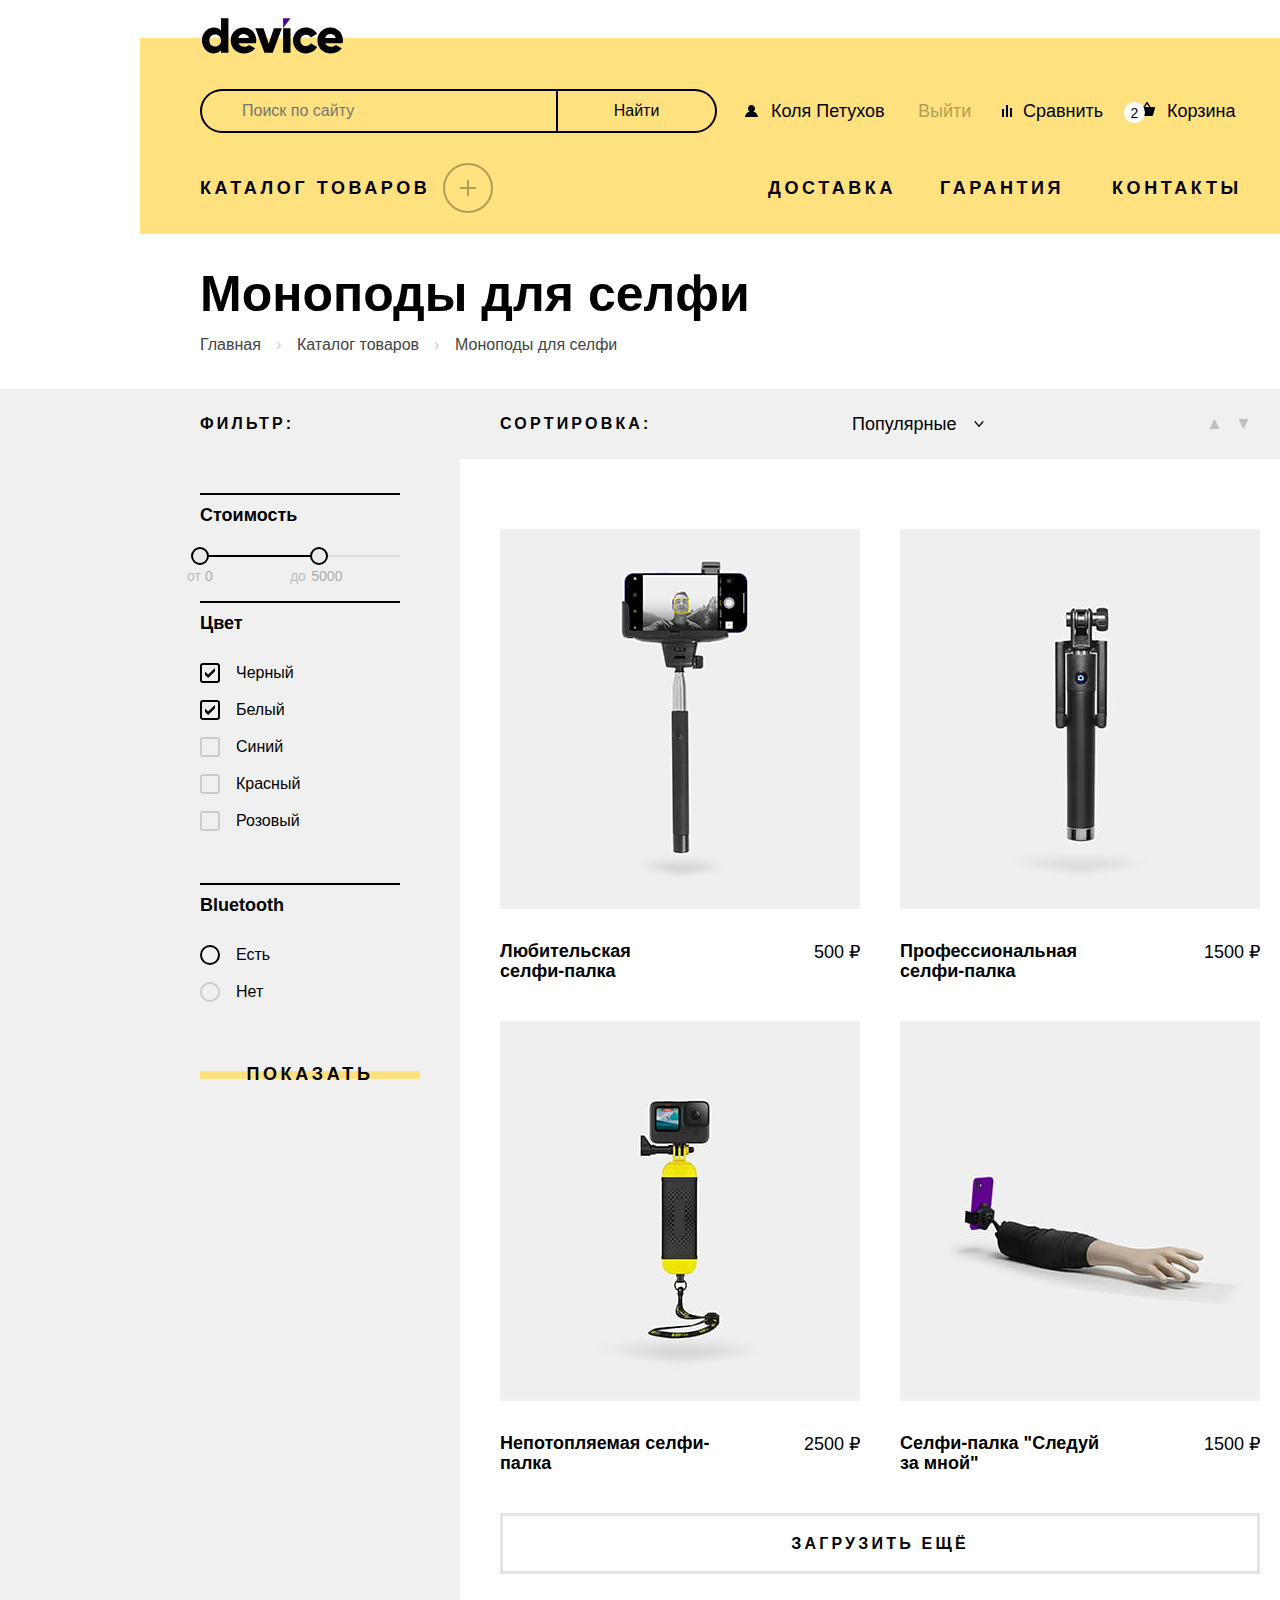
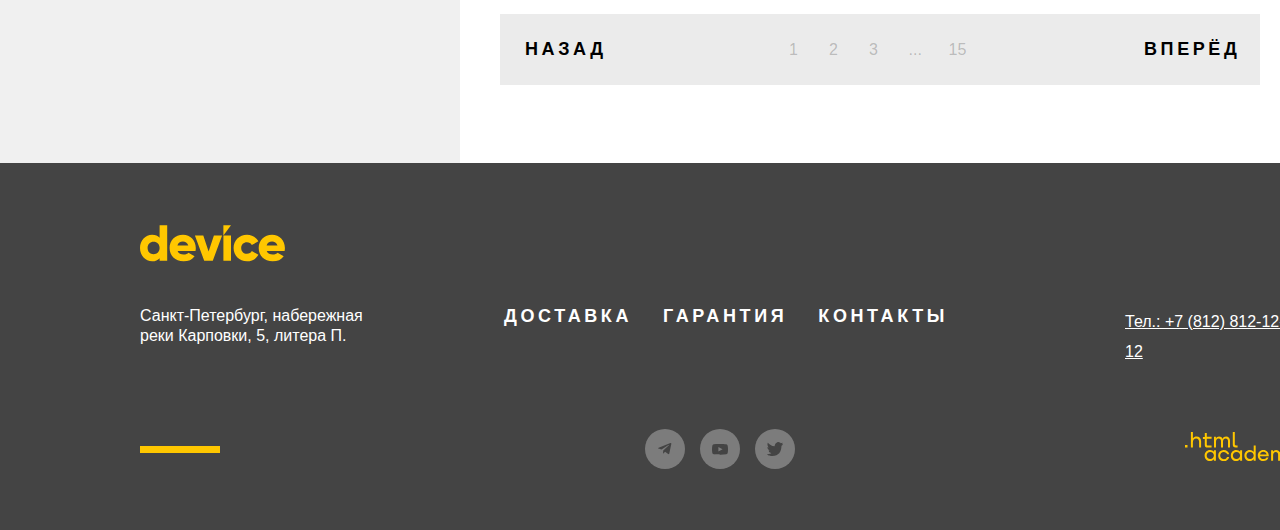
==== commit 6907dafe: "Update catalog.html" ====
--- a/catalog.html
+++ b/catalog.html
@@ -4,7 +4,6 @@
   <head>
     <meta charset="utf-8">
     <title>HTML Academy: Девайс</title>
-    <link rel="stylesheet" href="styles/styles_fonts.css">
     <link rel="stylesheet" href="styles/styles.css">
     <link rel="icon" type="image/png" sizes="32x32" href="images/icon/favicon.png">
   </head>
@@ -103,14 +102,17 @@
         </ul>
         <ul class="navigation-list navigation-delivery">
           <li class="navigation-item about-catalog">
-            <a class="navigation-link link-about" href="#">Каталог товаров</a>
-            <button class="navigation-open-button" type="button">
+            <a class="navigation-link link-about link-first" href="#">Каталог товаров</a>
+            <button class="navigation-open-button open-plus" type="button">
               <span class="visually-hidden">Открыть</span>
+            </button>
+            <button class="navigation-close-button open-minus" type="button">
+              <span class="visually-hidden">Закрыть</span>
             </button>
             <div class="catalog-container catalog-open">
               <ul class="navigation-catalog catalog-left">
                 <li class="navigation-card">
-                  <a class="navigation-link link-card" href="#">Виртуальная реальность</a>
+                  <a class="navigation-link link-card card-active" href="#">Виртуальная реальность</a>
                 </li>
                 <li class="navigation-card">
                   <a class="navigation-link link-card" href="#">Моноподы для селфи</a>
@@ -134,7 +136,7 @@
               </ul>
             </div>
           </li>
-          <li class="navigation-item about-about">
+          <li class="navigation-item about-about about-active">
             <a class="navigation-link link-about" href="#">Доставка</a>
           </li>
           <li class="navigation-item about-warranty">
@@ -288,6 +290,7 @@
                       </svg>
                     </span>
                   </a>
+                  <div class="overlay-card"></div>
                   <a class="button button-product-card">
                     <span class="button-product-text">Подробнее</span>
                   </a>
@@ -301,9 +304,10 @@
                       <p class="product-card-price">1500 ₽</p>
                     </div>
                   </a>
-                  <span class="button button-product-card">
+                  <div class="overlay-card"></div>
+                  <a class="button button-product-card">
                     <span class="button-product-text">Подробнее</span>
-                  </span>
+                  </a>
                 </li>
                 <li class="product-card">
                   <a class="product-card-link" href="#">
@@ -314,9 +318,10 @@
                       <p class="product-card-price">2500 ₽</p>
                     </div>
                   </a>
-                  <span class="button button-product-card">
+                  <div class="overlay-card"></div>
+                  <a class="button button-product-card">
                     <span class="button-product-text">Подробнее</span>
-                  </span>
+                  </a>
                 </li>
                 <li class="product-card">
                   <a class="product-card-link" href="#">
@@ -327,9 +332,10 @@
                       <p class="product-card-price">1500 ₽</p>
                     </div>
                   </a>
-                  <span class="button button-product-card">
+                  <div class="overlay-card"></div>
+                  <a class="button button-product-card">
                     <span class="button-product-text">Подробнее</span>
-                  </span>
+                  </a>
                 </li>
               </ul>
               <button class="button button-product" type="submit">Загрузить ещё</button>
--- a/styles/styles.css
+++ b/styles/styles.css
@@ -30,6 +30,30 @@
   box-sizing: border-box;
 }
 
+.header-link {
+  display: block;
+  width: 145px;
+  height: 36px;
+  position: absolute;
+  content: "";
+  left: 60px;
+  margin-top: -20px;
+  z-index: 1;
+}
+
+.header-link:hover {
+  opacity: 60%;
+}
+
+.header-link:focus-visible {
+  outline: 2px solid #af4fff;
+  outline-offset: 2px;
+}
+
+.header-link:active {
+  opacity: 30%;
+}
+
 .navigation {
   position: relative;
   display: flex;
@@ -40,29 +64,6 @@
   margin: 0 auto;
   background-color: #ffe17f;
   box-sizing: border-box;
-}
-
-.header-link {
-  display: block;
-  width: 145px;
-  height: 36px;
-  position: absolute;
-  content: "";
-  left: 60px;
-  margin-top: -20px;
-  z-index: 1;
-}
-
-.header-link:hover {
-  opacity: 60%;
-}
-
-.header-link:focus-visible {
-  outline: 2px solid #af4fff;
-}
-
-.header-link:active {
-  opacity: 30%;
 }
 
 .navigation-wrapper {
@@ -113,6 +114,7 @@
 }
 
 .field {
+  display: inline-block;
   width: 357px;
   font-family: "Rubik", sans-serif;
   font-weight: 400;
@@ -121,22 +123,37 @@
   padding: 10px 20px 10px 40px;
   margin: 0;
   box-sizing: border-box;
-  background-color: transparent;
+  background-color: inherit;
   border: 2px solid #000000;
   border-radius: 50px 0 0 50px;
   border-right-width: 1px;
 }
 
 .field:focus-visible {
+  outline: 0;
+}
+
+.field:disabled {
+  opacity: 30%;
+}
+
+.navigation-label {
+  display: block;
+  position: relative;
+  width: fit-content;
+}
+
+.navigation-label:focus-within:before {
+  position: absolute;
+  content: "";
+  width: 100%;
+  height: 100%;
   outline: 2px solid #af4fff;
   outline-offset: 2px;
 }
 
-.search-button:disabled {
-  opacity: 30%;
-}
-
 .search-button {
+  position: relative;
   font-family: "Rubik", sans-serif;
   font-weight: 400;
   font-size: 16px;
@@ -156,13 +173,23 @@
 .search-button:hover {
   background-color: #000000;
   color: #ffffff;
-  outline: 2px solid #000000;
-  outline-offset: -2px;
+  border: none;
 }
 
 .search-button:focus-visible {
-  outline: 2px solid #af4fff;
-  outline-offset: 2px;
+  outline: 0;
+}
+
+.search-button:focus-visible:before {
+  position: absolute;
+  content: "";
+  width: 100%;
+  height: 100%;
+  left: 0;
+  top: 0;
+  border: none;
+  outline: 2px solid #af4fff;
+  outline-offset: 4px;
 }
 
 .search-button:active {
@@ -205,6 +232,8 @@
 
 .navigation-open-button {
   position: absolute;
+  content: "";
+  display: block;
   padding: 0;
   top: -15px;
   left: 243px;
@@ -242,6 +271,28 @@
   display: none;
 }
 
+/*.navigation-close-button {
+  display: block;
+}*/
+
+.about-catalog:hover {
+  opacity: 60%;
+}
+
+.about-catalog:hover .catalog-open{
+  z-index: 1;
+}
+
+.about-catalog:focus-within {
+  outline: 2px solid #af4fff;
+  outline-offset: 17px;
+  z-index: 1;
+}
+
+.about-catalog:active {
+  opacity: 30%;
+}
+
 .about-about {
   width: 125px;
   margin-right: 47px;
@@ -318,6 +369,7 @@
 
 .navigation-link:focus-visible {
   outline: 2px solid #af4fff;
+  outline-offset: 2px;
 }
 
 .navigation-link:active {
@@ -374,6 +426,10 @@
   letter-spacing: 0.2em;
 }
 
+.link-first:focus-visible {
+  outline: 0;
+}
+
 .link-card {
   font-size: 16px;
   line-height: 18px;
@@ -398,6 +454,7 @@
 
 .link-card:focus-visible {
   outline: 2px solid #af4fff;
+  outline-offset: 2px;
 }
 
 .link-card:active {
@@ -504,6 +561,7 @@
 }
 
 .slider-pagination-button {
+  position: relative;
   width: 12px;
   height: 12px;
   margin: 0;
@@ -519,8 +577,19 @@
 }
 
 .slider-pagination-button:focus-visible {
-  outline: 2px solid #af4fff;
-  outline-offset: 2px;
+  outline: 0;
+}
+
+.slider-pagination-button:focus-visible:before {
+  position: absolute;
+  content: "";
+  width: 100%;
+  height: 100%;
+  left: 0;
+  top: 0;
+  border: none;
+  outline: 2px solid #af4fff;
+  outline-offset: 4px;
 }
 
 .slider-pagination-button:active {
@@ -542,17 +611,23 @@
   transform: translateY(-100%);
 }
 
+.slider-about {
+  width: 560px;
+  min-height: 401px;
+  padding: 110px 15px 38px 0;
+  box-sizing: border-box;
+}
+
 .slider-item {
+  display: flex;
+  flex-direction: column;
+  gap: 29px;
   width: 560px;
   text-align: left;
   list-style-type: none;
-  margin: 0 0 50px 0;
-  padding: 0;
-  box-sizing: border-box;
-}
-
-.slider-about {
-  padding: 110px 15px 38px 0;
+  margin-block: 0;
+  margin-bottom: 29px;
+  padding-inline: 0;
   box-sizing: border-box;
 }
 
@@ -575,14 +650,6 @@
   background-repeat: no-repeat;
   background-size: 250px 135px;
   background-position: top 27px right 49px;
-}
-
-.about-quadrocopter,
-.about-bracelet,
-.about-monopod {
-  margin: 0;
-  box-sizing: border-box;
-  height: min-content;
 }
 
 .title {
@@ -597,20 +664,29 @@
 }
 
 .slider-title {
-  margin-bottom: 29px;
+  width: 545px;
+  min-height: 100px;
 }
 
 .slider-description {
+  width: 560px;
+  min-height: 60px;
   margin-block: 0;
-  margin-bottom: 50px;
-  padding: 0;
+  padding: 0;
+}
+
+.quadrocopter-button {
+  display: block;
+  width: 560px;
+  padding: 21px 0;
 }
 
 .button-slider-about {
+  display: flex;
   width: 220px;
   padding: 10px 5px;
-  text-align: center;
-  box-sizing: border-box;
+  box-sizing: border-box;
+  align-self: center;
 }
 
 .button-slider-text {
@@ -640,8 +716,9 @@
   background-color: #ffe17f;
 }
 
-.button-slider-about:focus-visible{
-  outline: 2px solid #af4fff;
+.button-slider-about:focus-visible {
+  outline: 2px solid #af4fff;
+  outline-offset: 2px;
 }
 
 .button-slider-about:active{
@@ -654,6 +731,10 @@
 
 .button-slider-about:disabled {
   opacity: 30%;
+}
+
+.about-quadrocopter {
+  margin-block: 0;
 }
 
 .list-container {
@@ -665,11 +746,13 @@
   font-size: 30px;
   line-height: 36px;
   color: #000000;
+  margin-bottom: 12px;
 }
 
 .slider-comment {
   font-size: 16px;
   margin: 0;
+  padding-inline: 0;
 }
 
 .catalog-main {
@@ -838,6 +921,15 @@
 
 .advantages-button:focus-visible{
   outline: 2px solid #af4fff;
+  outline-offset: 2px;
+}
+
+.advantages-button:active {
+  background-color: #ffcc33;
+}
+
+.advantages-button:active .advantages-button-text::after {
+  opacity: 0;
 }
 
 .advantages-button:disabled {
@@ -929,7 +1021,6 @@
 .advantages-warranty {
   display: none;
 }
-
 
 .about-shipping {
   background-color: #f0f0f0;
@@ -1085,6 +1176,19 @@
   color: #000000;
 }
 
+.company-name-link:hover {
+  opacity: 60%;
+}
+
+.company-name-link:focus-visible{
+  outline: 2px solid #af4fff;
+  outline-offset: 2px;
+}
+
+.company-name-link:active{
+  opacity: 30%;
+}
+
 .about-company {
   position: relative;
   padding-left: 34px;
@@ -1134,6 +1238,7 @@
 
 .button-about:focus-visible{
   outline: 2px solid #af4fff;
+  outline-offset: 2px;
 }
 
 .button-about:active{
@@ -1181,6 +1286,7 @@
 
 .button-feedback:focus-visible{
   outline: 2px solid #af4fff;
+  outline-offset: 2px;
 }
 
 .button-feedback:active{
@@ -1218,6 +1324,11 @@
 
 .contacts-phone {
   color: inherit;
+}
+
+.contacts-phone:focus-visible {
+  outline: 2px solid #af4fff;
+  outline-offset: 2px;
 }
 
 .contacts-schedule {
@@ -1338,6 +1449,9 @@
 }
 
 .footer-site-logo {
+  display: block;
+  width: 145px;
+  height: min-content;
   color: #ffc700;
 }
 
@@ -1347,6 +1461,7 @@
 
 .footer-site-logo:focus-visible {
   outline: 2px solid #af4fff;
+  outline-offset: 2px;
 }
 
 .footer-site-logo:active {
@@ -1382,6 +1497,7 @@
 
 .social-container {
   display: flex;
+  align-items: center;
   width: 1160px;
   margin: 28px 0 0 0;
 }
@@ -1504,9 +1620,20 @@
   background-color: #ffc700;
 }
 
-.footer-social-link:focus-visible {
-  outline: 2px solid #af4fff;
-  outline-offset: 2px;
+.footer-social-link:focus-visible{
+  outline: none;
+}
+
+.footer-social-link:focus-visible:before {
+  position: absolute;
+  content: "";
+  width: 100%;
+  height: 100%;
+  left: 0;
+  top: 0;
+  border: none;
+  outline: 2px solid #af4fff;
+  outline-offset: 4px;
 }
 
 .footer-social-link:active {
@@ -1525,8 +1652,18 @@
   color: #444444;
 }
 
+.footer-copyright {
+  min-height: 40px;
+}
+
 .footer-copyright-site {
+  position: relative;
+  display: block;
+  width: 115px;
+  min-height: 34px;
+  margin: auto 0;
   color:#ffc700;
+  text-decoration: none;
 }
 
 .footer-copyright-site:hover {
@@ -1541,6 +1678,17 @@
 .footer-copyright-site:active {
   color: #ffffff;
   opacity: 30%;
+}
+
+.footer-copyright-logo {
+  position: absolute;
+  content: "";
+  width: 115px;
+  height: 34px;
+  top: 3px;
+  bottom: 3px;
+  left: 0;
+  right: 0;
 }
 
 /*Поповер*/
@@ -1601,12 +1749,25 @@
 
 .popover-cart-link {
   display: flex;
-  width: 183px;
+  width: min-content;
   gap: 23px;
   text-decoration: none;
   color: inherit;
 }
 
+.popover-cart-link:hover {
+  opacity: 60%;
+}
+
+.popover-cart-link:focus-visible {
+  outline: 2px solid #af4fff;
+  outline-offset: 2px;
+}
+
+.popover-cart-link:active {
+  opacity: 30%;
+}
+
 .popover-title {
   margin: 0;
   padding: 0;
@@ -1616,8 +1777,9 @@
 }
 
 .popover-close-button {
-  width: 10px;
-  height: 10px;
+  position: relative;
+  width: 11px;
+  height: 11px;
   margin-left: auto;
   padding: 0;
   box-sizing: border-box;
@@ -1625,6 +1787,19 @@
   border: none;
   cursor: pointer;
   color: #ffffff;
+}
+
+.popover-close-button:hover {
+  opacity: 60%;
+}
+
+.popover-close-button:focus-visible {
+  outline: 2px solid #af4fff;
+  outline-offset: 2px;
+}
+
+.popover-close-button:active {
+  opacity: 30%;
 }
 
 .cart-item-data {
@@ -1659,6 +1834,24 @@
   color: #000000;
   text-transform: uppercase;
   cursor: pointer;
+}
+
+.button-popover:hover {
+  background-color: #ffe17f;
+}
+
+.button-popover:focus-visible {
+  outline: 2px solid #af4fff;
+  outline-offset: 2px;
+}
+
+.button-popover:active {
+  background-color: #ffe17f;
+  color: rgba(0, 0, 0, 0.3);
+}
+
+.button-popover:disabled {
+  opacity: 30%;
 }
 
 /*Модальное окно*/
@@ -1716,6 +1909,19 @@
   cursor: pointer;
 }
 
+.modal-close-button:hover {
+  opacity: 60%;
+}
+
+.modal-close-button:focus-visible{
+  outline: 2px solid #af4fff;
+  outline-offset: 4px;
+}
+
+.modal-close-button:active {
+  opacity: 30%;
+}
+
 .modal-title {
   margin-block: 0;
   margin-bottom: 42px;
@@ -1773,7 +1979,7 @@
   font-size: 14px;
 }
 
-.comment-error {
+.modal-error {
   color: #ff3d3d;
 }
 
@@ -1791,6 +1997,24 @@
   margin-block: 0;
 }
 
+.search-form-field:hover {
+  background-color: #dcdcdc;
+}
+
+.search-form-field:focus-visible{
+  outline: 2px solid #af4fff;
+  outline-offset: 4px;
+}
+
+.search-form-field:active {
+  background-color: #ebebeb;
+}
+
+.search-form-field:disabled {
+  background-color: #f0f0f0;
+  opacity: 30%;
+}
+
 .field-error {
   border: 2px solid #ff3d3d;
 }
@@ -1815,6 +2039,24 @@
   box-sizing: border-box;
   border: none;
   cursor: pointer;
+}
+
+.field-button:hover {
+  opacity: 60%;
+}
+
+.field-button:focus-visible{
+  background-color: #f0f0f0;
+  outline: 2px solid #af4fff;
+}
+
+.field-button:active {
+  opacity: 30%;
+}
+
+.field-button-form-field:disabled {
+  background-color: #f0f0f0;
+  opacity: 30%;
 }
 
 .icon-minus {
@@ -1851,6 +2093,24 @@
   font-size: 16px;
   line-height: 20px;
   background-color: #f0f0f0;
+}
+
+.field-number:hover {
+  background-color: #dcdcdc;
+}
+
+.field-number:focus-visible{
+  outline: 2px solid #af4fff;
+  z-index: 1;
+}
+
+.field-number:active {
+  background-color: #ebebeb;
+}
+
+.field-number:disabled {
+  background-color: #f0f0f0;
+  opacity: 30%;
 }
 
 .field-number::-webkit-outer-spin-button,
@@ -1889,6 +2149,24 @@
   margin: auto;
   background-color: #ffe17f;
   z-index: -1;
+}
+
+.search-form-button:hover {
+  background-color: #ffe17f;
+}
+
+.search-form-button:focus-visible{
+  outline: 0;
+}
+
+.search-form-button:focus-visible {
+  outline: 2px solid #af4fff;
+  outline-offset: 2px;
+}
+
+.search-form-button:active {
+  color: #ffc700;
+  opacity: 30%;
 }
 
 /*Тултип*/
@@ -2135,12 +2413,22 @@
   opacity: 50%;
 }
 
-.range-toggle:focus-visible{
-  outline: 2px solid #af4fff;
-  outline-offset: 2px;
-}
-
-.range-toggle:active{
+.range-toggle:focus-visible {
+  outline: none;
+}
+
+.range-toggle:focus-visible:before {
+  position: absolute;
+  content: "";
+  width: 100%;
+  height: 100%;
+  top: 0;
+  left: 0;
+  outline: 2px solid #af4fff;
+  outline-offset: 4px;
+}
+
+.range-toggle:active {
   background-color: #000000;
   opacity: 1;
 }
@@ -2168,6 +2456,11 @@
   font-size: 14px;
   line-height: 20px;
   opacity: 30%;
+}
+
+.catalog-filter-label:focus-visible {
+  outline: 2px solid #af4fff;
+  outline-offset: 2px;
 }
 
 .input-min {
@@ -2190,6 +2483,13 @@
   appearance: textfield;
 }
 
+.input-min:focus-visible,
+.input-max:focus-visible {
+  outline: 0;
+  color: inherit;
+  background-color: inherit;
+}
+
 .range-input::-webkit-outer-spin-button,
 .range-input::-webkit-inner-spin-button {
   appearance: none;
@@ -2237,8 +2537,18 @@
 }
 
 .control-mark:focus-visible {
-  outline: 2px solid #af4fff;
-  outline-offset: 2px;
+  outline: 0;
+}
+
+.control-mark:focus-visible:before {
+  position: absolute;
+  content: "";
+  width: 100%;
+  height: 100%;
+  top: 0;
+  left: 0;
+  outline: 2px solid #af4fff;
+  outline-offset: 4px;
 }
 
 .control-input:disabled + .control-mark {
@@ -2250,9 +2560,25 @@
   content: "";
   width: 10px;
   height: 10px;
-  top: 3px;
-  left: 3px;
+  top: 0;
+  bottom: 0;
+  left: 0;
+  right: 0;
+  margin: auto;
   background-image: url(../images/icon/icon_control_arrow.svg);
+  background-repeat: no-repeat;
+  background-position: center;
+}
+
+.control-input[type="checkbox"]:checked + .control-mark:focus-visible:before {
+  position: absolute;
+  content: "";
+  width: 100%;
+  height: 100%;
+  top: 0;
+  left: 0;
+  outline: 2px solid #af4fff;
+  outline-offset: 4px;
 }
 
 .control-input[type="radio"] + .control-mark {
@@ -2261,13 +2587,28 @@
 
 .control-input[type="radio"]:checked + .control-mark::before {
   position: absolute;
-  top: 4px;
-  left: 4px;
+  content: "";
   width: 8px;
   height: 8px;
-  background-color: #000000;
-  border-radius: 50%;
-  content: "";
+  top: 0;
+  bottom: 0;
+  left: 0;
+  right: 0;
+  margin: auto;
+  background-image: url("../images/icon/icon_control_ellipse.svg");
+  background-repeat: no-repeat;
+  background-position: center;
+}
+
+.control-input[type="radio"]:checked + .control-mark:focus-visible:before {
+  position: absolute;
+  content: "";
+  width: 100%;
+  height: 100%;
+  top: 0;
+  left: 0;
+  outline: 2px solid #af4fff;
+  outline-offset: 4px;
 }
 
 .control-label {
@@ -2309,11 +2650,11 @@
   background-color: #ffe17f;
 }
 
-.show-button:focus-visible{
-  outline: 2px solid #af4fff;
-}
-
-.show-button:active{
+.show-button:focus-visible {
+  outline: 2px solid #af4fff;
+}
+
+.show-button:active {
   background-color: #ffcc33;
 }
 
@@ -2402,7 +2743,6 @@
   background-image: url(../images/icon/icon_sorting.svg);
   background-repeat: no-repeat;
   background-position: center;
-  opacity: 20%;
 }
 
 .button-down {
@@ -2443,6 +2783,10 @@
   margin-block: 0;
   padding-inline: 0;
   list-style-type: none;
+}
+
+.product-card {
+  position: relative;
 }
 
 .product-card-link {
@@ -2459,12 +2803,49 @@
   margin-block: 0;
 }
 
-
+.button-product-card {
+  position: absolute;
+  content: "";
+  top: 170px;
+  left: 70px;
+  width: 220px;
+  padding: 10px 5px;
+  text-align: center;
+  box-sizing: border-box;
+  display: none;
+}
+
+.button-product-text {
+  display: inline-block;
+  width: 210px;
+  position: relative;
+  margin-block: 0;
+  z-index: 0;
+  box-sizing: border-box;
+}
+
+.button-product-text::after {
+  position: absolute;
+  content: "";
+  width: 220px;
+  height: 8px;
+  top: 0;
+  bottom: 0;
+  left: -5px;
+  right: -5px;
+  margin: auto;
+  background-color: #ffe17f;
+  z-index: -1;
+}
 
 .product-card-link:hover {
   opacity: 60%;
 }
 
+.product-card-link:hover + .button-product-card {
+  display: block;
+}
+
 .product-card-link:focus-visible {
   outline: 2px solid #af4fff;
   outline-offset: 2px;
@@ -2472,6 +2853,14 @@
 
 .product-card-link:active{
   opacity: 30%;
+}
+
+.product-card-link:active + .button-product-card {
+  display: block;
+}
+
+.button-product-card:active .button-product-text:after {
+  background-color: #ffc700;
 }
 
 .product-card-container {
@@ -2496,6 +2885,37 @@
   margin-block: 0;
 }
 
+.product-new {
+  position: absolute;
+  content: "";
+  width: 60px;
+  height: 60px;
+  border: 2px solid #000000;
+  border-radius: 50%;
+  top: 27px;
+  right: 27px;
+  box-sizing: border-box;
+  background-color: inherit;
+  opacity: 60%;
+  display: none;
+}
+
+/*.product-new {
+  display: block;
+}*/
+
+.icon-new {
+  position: absolute;
+  content: "";
+  width: 39px;
+  height: 10px;
+  top: 0;
+  bottom: 0;
+  left: 0;
+  right: 0;
+  margin: auto;
+}
+
 .button-product {
   font-size: 16px;
   line-height: 19px;
@@ -2535,60 +2955,90 @@
   box-sizing: border-box;
 }
 
+.item-back {
+  width: 128px;
+  margin-right: auto;
+}
+
+.item-forward {
+  width: 141px;
+  margin-left: auto;
+}
+
+.item-number {
+  padding: 15px 0;
+  box-sizing: border-box;
+}
+
+.pagination-link {
+  display: block;
+  text-decoration: none;
+  text-align: center;
+  cursor: pointer;
+  box-sizing: border-box;
+}
+
+/*.link-active {
+  opacity: 30%;
+}
+
+.number-active {
+  color: rgba(68, 68, 68, 0.6);
+}*/
+
+.pagination-number {
+  width: 40px;
+  height: 40px;
+  color: rgba(68, 68, 68, 0.3);
+  background-color: inherit;
+  font-size: 16px;
+  line-height: 20px;
+  padding: 10px 15px;
+}
+
+.pagination-number:hover {
+  color: #444444;
+}
+
+.pagination-number:focus-visible {
+  outline: 2px solid #af4fff;
+  outline-offset: 2px;
+}
+
+.pagination-number:active {
+  opacity: 10%;
+}
+
 .pagination-button {
   font-family: "Raleway", sans-serif;
   font-weight: 800;
+  font-size: 18px;
+  line-height: 21px;
+  letter-spacing: 0.2em;
+  text-transform: uppercase;
+  background-color: #ebebeb;
+  color: #000000;
+  width: 128px;
+  min-height: 71px;
   padding: 25px;
-  background-color: #ebebeb;
+}
+
+.button-forward {
+  width: 141px;
 }
 
 .pagination-button:hover {
   background-color: #dcdcdc;
-  border: none;
+  border: 0;
 }
 
 .pagination-button:focus-visible {
-  border: none;
-  outline: 2px solid #af4fff;
+  outline: 2px solid #af4fff;
+  outline-offset: 2px;
 }
 
 .pagination-button:active {
   opacity: 30%;
-}
-
-.pagination-button:disabled {
-  opacity: 30%;
-}
-
-.button-back,
-.pagination-link {
-  opacity: 30%;
-}
-
-.pagination-one {
-  opacity: 60%;
-}
-
-.item-back {
-  margin-right: auto;
-}
-
-.item-forward {
-  margin-left: auto;
-}
-
-.pagination-link {
-  width: 40px;
-  height: 40px;
-  text-decoration: none;
-  color: #444444;
-  background-color: inherit;
-  display: block;
-  font-size: 16px;
-  line-height: 20px;
-  text-align: center;
-  padding: 10px 15px;
-  box-sizing: border-box;
 }
 
 .visually-hidden {
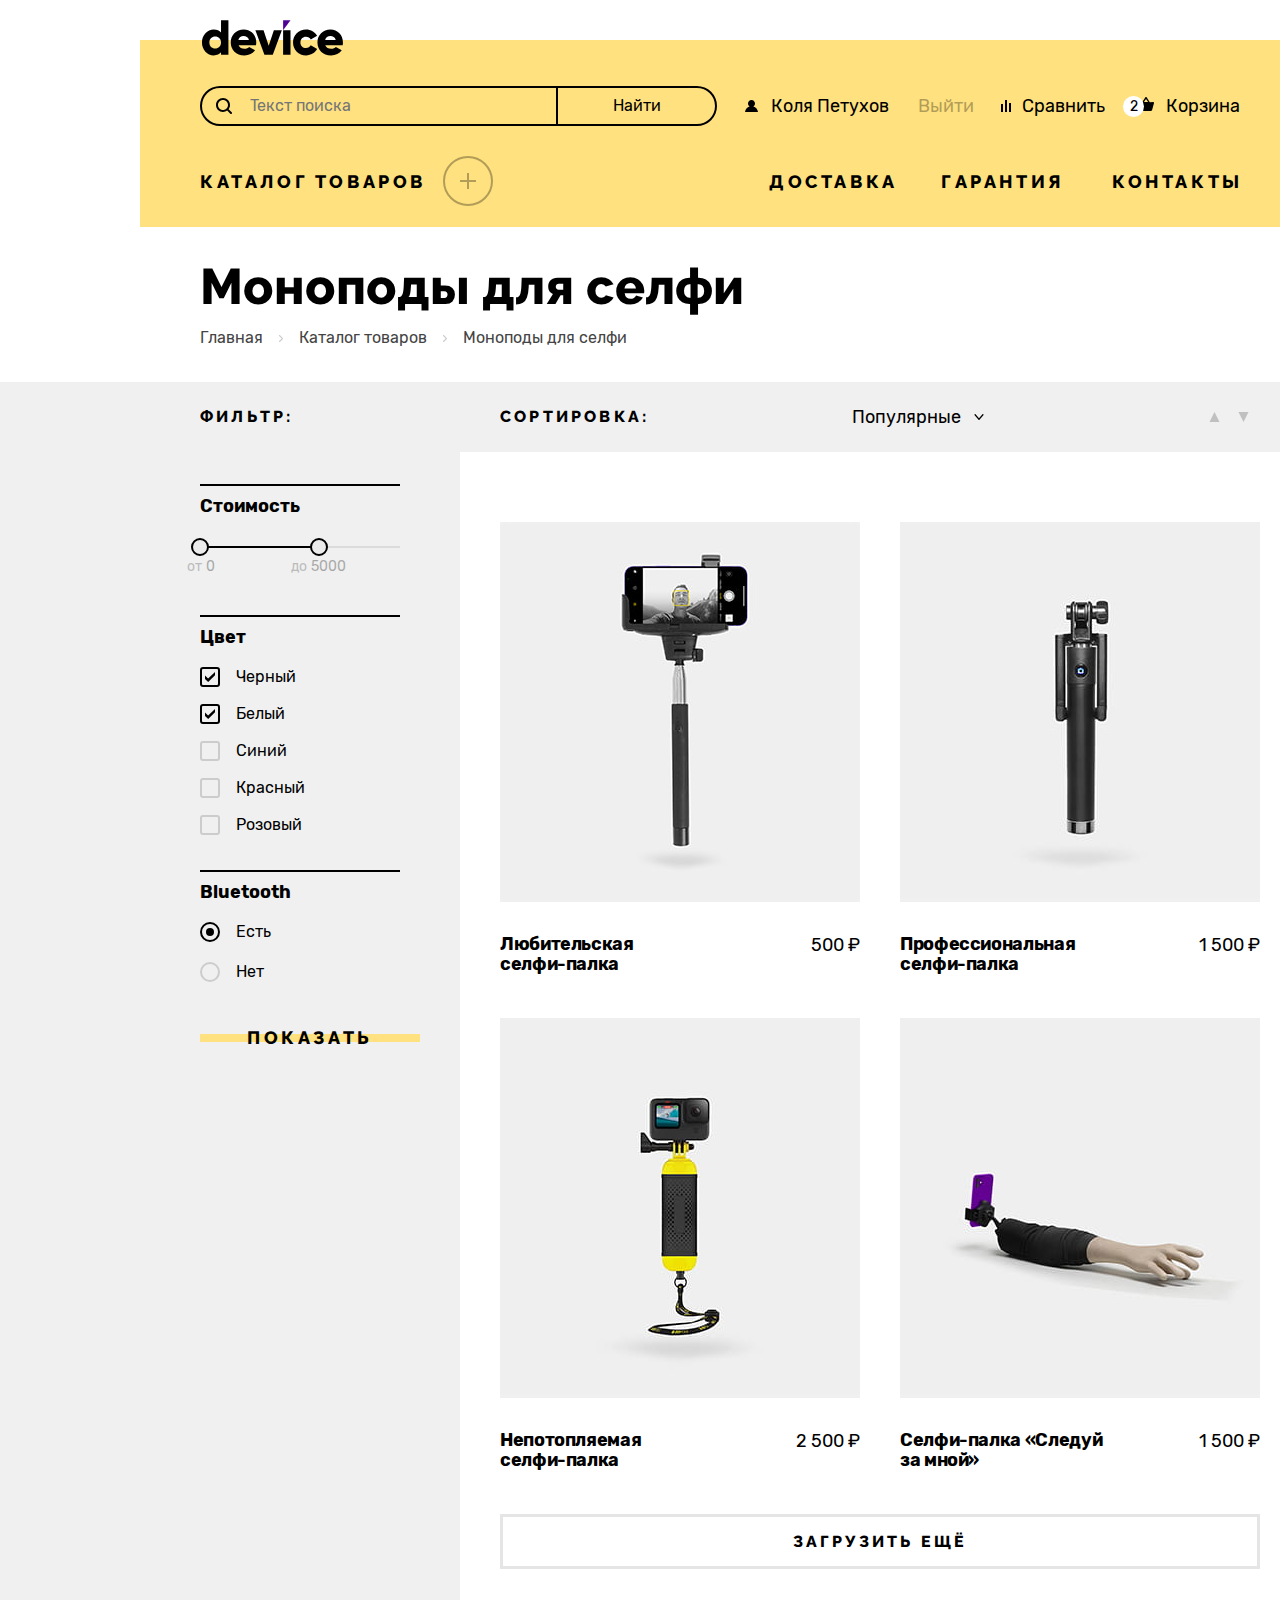
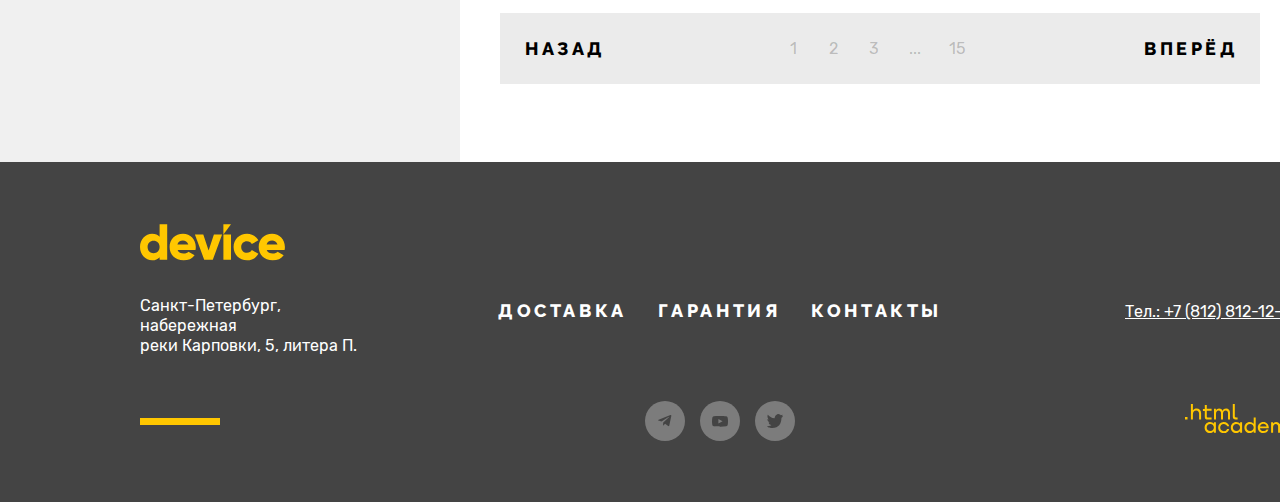
==== commit 1f0b8e8a: "Merge pull request #5 from kate9809/master" ====
--- a/catalog.html
+++ b/catalog.html
@@ -12,15 +12,15 @@
     <header class="page-header">
       <a class="header-link" href="#">
         <img class="header-link-logo" src="images/icon/icon_device.svg" width="145" height="36"
-          alt="Магазин техники Девайс">
+          alt="Логотип магазина техники Девайс.">
       </a>
       <nav class="navigation">
-        <ul class="navigation-list navigation-about">
+        <ul class="navigation-list navigation-in">
           <li class="navigation-item item-form">
             <form class="navigation-form" action="https://echo.htmlacademy.ru/" method="post">
               <label class="navigation-label">
                 <span class="visually-hidden">Поле для ввода текста.</span>
-                <input class="field" placeholder="Поиск по сайту" type="text" name="navigation-search"
+                <input class="field" placeholder="Teкст поиска" type="text" name="navigation-search"
                   id="navigation-search" required>
               </label>
               <button class="button search-button" type="submit">Найти</button>
@@ -65,7 +65,7 @@
                   <li class="cart-item">
                     <a class="popover-cart-link" href="#">
                       <img class=" image-popover" src="images/catalog/foto_product_1.jpg" width="39" height="43"
-                        alt="Селфи-палка для любительской съёмки">
+                        alt="Селфи-палка для любительской съёмки.">
                       <h3 class="popover-title">Любительская селфи-палка</h3>
                     </a>
                     <button class="popover-close-button" type="button">
@@ -79,8 +79,8 @@
                   <li class="cart-item">
                     <a class="popover-cart-link" href="#">
                       <img class="image-popover" src="images/catalog/foto_product_2.jpg" width="39" height="43"
-                        alt="Селфи-палка для любительской съёмки">
-                      <h3 class="popover-title">Профессилнальная селфи-палка</h3>
+                        alt="Селфи-палка для профессиональной съёмки.">
+                      <h3 class="popover-title">Профессиональная селфи-палка</h3>
                     </a>
                     <button class="popover-close-button" type="button">
                       <svg class="icon-popover" aria-hidden="true" focusable="false" width="11" height="11"
@@ -149,8 +149,11 @@
       </nav>
     </header>
     <main class="main-container main-inner">
+      <h1 class="visually-hidden">
+        Приветствуем Вас на странице каталога интернет-магазина Девайс!
+      </h1>
       <header class="header-inner">
-        <h1 class="title breadcrumbs-title">Моноподы для селфи</h1>
+        <h2 class="title breadcrumbs-title">Моноподы для селфи</h2>
         <ul class="breadcrumbs">
           <li class="breadcrumbs-item">
             <a class="breadcrumbs-link" href="index.html">Главная</a>
@@ -173,10 +176,10 @@
               <div class="range">
                 <div class="range-scale">
                   <div class="range-bar" style="left: 0; width: 119px">
-                    <button class="range-toggle toggle-min">
+                    <button class="range-toggle toggle-min" type="button">
                       <span class="visually-hidden">Изменить минимальную цену.</span>
                     </button>
-                    <button class="range-toggle toggle-max">
+                    <button class="range-toggle toggle-max" type="button">
                       <span class="visually-hidden">Изменить максимальную цену.</span>
                     </button>
                   </div>
@@ -234,7 +237,7 @@
             <fieldset class="catalog-filter-group group-Bluetooth">
               <legend class="catalog-filter-title">Bluetooth</legend>
               <ul class="catalog-filter-list">
-                <li class="catalog-filter-item">
+                <li class="catalog-filter-item item-radio">
                   <label class="control">
                     <input class="visually-hidden control-input" type="radio" name="type-of-bluetooth" value="yes"
                       checked>
@@ -242,7 +245,7 @@
                     <span class="control-label">Есть</span>
                   </label>
                 </li>
-                <li class="catalog-filter-item">
+                <li class="catalog-filter-item item-radio">
                   <label class="control">
                     <input class="visually-hidden control-input" type="radio" name="type-of-bluetooth" value="no"
                       disabled>
@@ -276,7 +279,7 @@
                 <li class="product-card">
                   <a class="product-card-link" href="#">
                     <img class="product-card-image" src="images/catalog/foto_product_1.jpg" width="360" height="380"
-                      alt="Селфи-палка для любительской съёмки">
+                      alt="Картинка селфи-палки для любительской съёмки.">
                     <div class="product-card-container">
                       <h3 class="product-card-title">Любительская<br> селфи-палка</h3>
                       <p class="product-card-price">500 ₽</p>
@@ -298,10 +301,10 @@
                 <li class="product-card">
                   <a class="product-card-link" href="#">
                     <img class="product-card-image" src="images/catalog/foto_product_2.jpg" width="360" height="380"
-                      alt="Селфи-палка для профессиональной съёмки">
+                      alt="Картинка селфи-палки для профессиональной съёмки.">
                     <div class="product-card-container">
                       <h3 class="product-card-title">Профессиональная селфи-палка</h3>
-                      <p class="product-card-price">1500 ₽</p>
+                      <p class="product-card-price">1 500 ₽</p>
                     </div>
                   </a>
                   <div class="overlay-card"></div>
@@ -312,10 +315,10 @@
                 <li class="product-card">
                   <a class="product-card-link" href="#">
                     <img class="product-card-image" src="images/catalog/foto_product_3.jpg" width="360" height="380"
-                      alt="Непотопляемая селфи-палка">
+                      alt="Картинка непотопляемой селфи-палки.">
                     <div class="product-card-container">
-                      <h3 class="product-card-title">Непотопляемая селфи-палка</h3>
-                      <p class="product-card-price">2500 ₽</p>
+                      <h3 class="product-card-title">Непотопляемая<br> селфи-палка</h3>
+                      <p class="product-card-price">2 500 ₽</p>
                     </div>
                   </a>
                   <div class="overlay-card"></div>
@@ -326,10 +329,10 @@
                 <li class="product-card">
                   <a class="product-card-link" href="#">
                     <img class="product-card-image" src="images/catalog/foto_product_4.jpg" width="360" height="380"
-                      alt="Селфи-палка с исскуственной рукой для создания фото">
+                      alt="Картинка селфи-палки с исскуственной рукой для создания фото.">
                     <div class="product-card-container">
-                      <h3 class="product-card-title">Селфи-палка "Следуй за мной"</h3>
-                      <p class="product-card-price">1500 ₽</p>
+                      <h3 class="product-card-title">Селфи-палка «Следуй за мной»</h3>
+                      <p class="product-card-price">1 500 ₽</p>
                     </div>
                   </a>
                   <div class="overlay-card"></div>
--- a/styles/styles.css
+++ b/styles/styles.css
@@ -1,3 +1,51 @@
+@font-face {
+  font-family: "Rubik";
+  font-style: normal;
+  font-weight: 400;
+  src: url("../fonts/rubik/rubik-400.woff2") format("woff2");
+  font-display: swap;
+}
+
+@font-face {
+  font-family: "Rubik";
+  font-style: normal;
+  font-weight: 700;
+  src: url("../fonts/rubik/rubik-700.woff2") format("woff2");
+  font-display: swap;
+}
+
+@font-face {
+  font-family: "Rubik";
+  font-style: italic;
+  font-weight: 400;
+  src: url("../fonts/rubik/rubik-400.woff2") format("woff2");
+  font-display: swap;
+}
+
+@font-face {
+  font-family: "Rubik";
+  font-style: italic;
+  font-weight: 700;
+  src: url("../fonts/rubik/rubik-700.woff2") format("woff2");
+  font-display: swap;
+}
+
+@font-face {
+  font-family: "Raleway";
+  font-style: normal;
+  font-weight: 800;
+  src: url("../fonts/raleway/raleway-800.woff2") format("woff2");
+  font-display: swap;
+}
+
+@font-face {
+  font-family: "Raleway";
+  font-style: italic;
+  font-weight: 800;
+  src: url("../fonts/raleway/raleway-800.woff2") format("woff2");
+  font-display: swap;
+}
+
 html {
   height: 100%;
 }
@@ -6,6 +54,7 @@
   margin: 0;
   display: flex;
   flex-direction: column;
+  flex-wrap: wrap;
   min-height: 100%;
   min-width: 1440px;
   font-family: "Rubik", sans-serif;
@@ -24,7 +73,7 @@
 .page-header {
   position: relative;
   margin: 0 auto;
-  padding-top: 38px;
+  padding-top: 40px;
   color: #000000;
   background-color: #ffffff;
   box-sizing: border-box;
@@ -58,9 +107,10 @@
   position: relative;
   display: flex;
   flex-direction: column;
+  flex-wrap: wrap;
   gap: 45px;
   width: 1160px;
-  padding: 51px 60px 35px;
+  padding: 46px 60px 35px;
   margin: 0 auto;
   background-color: #ffe17f;
   box-sizing: border-box;
@@ -68,16 +118,23 @@
 
 .navigation-wrapper {
   display: flex;
+  flex-wrap: wrap;
   width: 1040px;
 }
 
 .navigation-list {
   display: flex;
-  margin: 0;
-  padding: 0;
+  flex-wrap: wrap;
+  margin-block: 0;
+  padding-inline: 0;
   list-style-type: none;
   align-items: center;
   box-sizing: border-box;
+}
+
+.navigation-delivery,
+.navigation-in {
+  width: 1040px;
 }
 
 .navigation-list:first-child {
@@ -120,13 +177,13 @@
   font-weight: 400;
   font-size: 16px;
   line-height: 20px;
-  padding: 10px 20px 10px 40px;
+  padding: 8px 20px 8px 48px;
   margin: 0;
-  box-sizing: border-box;
   background-color: inherit;
   border: 2px solid #000000;
   border-radius: 50px 0 0 50px;
   border-right-width: 1px;
+  box-sizing: border-box;
 }
 
 .field:focus-visible {
@@ -143,13 +200,24 @@
   width: fit-content;
 }
 
-.navigation-label:focus-within:before {
+.navigation-label:focus-within::before {
   position: absolute;
   content: "";
   width: 100%;
   height: 100%;
   outline: 2px solid #af4fff;
   outline-offset: 2px;
+}
+
+.navigation-label::after {
+  position: absolute;
+  content: "";
+  width: 16px;
+  height: 16px;
+  top: 12px;
+  left: 16px;
+  background-image: url("../images/icon/icon_search.svg");
+  background-repeat: no-repeat;
 }
 
 .search-button {
@@ -160,7 +228,7 @@
   line-height: 20px;
   width: 160px;
   margin: 0;
-  padding: 10px 54px;
+  padding: 8px 54px;
   box-sizing: border-box;
   background-color: transparent;
   border: 2px solid #000000;
@@ -180,7 +248,7 @@
   outline: 0;
 }
 
-.search-button:focus-visible:before {
+.search-button:focus-visible::before {
   position: absolute;
   content: "";
   width: 100%;
@@ -225,6 +293,7 @@
 .about-catalog {
   position: relative;
   display: flex;
+  flex-wrap: wrap;
   gap: 7px;
   width: 293px;
   margin-right: 276px;
@@ -271,15 +340,20 @@
   display: none;
 }
 
-/*.navigation-close-button {
+/* Класс добавляется к кнопке при открытии каталога в шапке страницы и удаляется при нажатии на кнопку, для закрытия этого каталога.
+.navigation-close-button {
   display: block;
 }*/
 
 .about-catalog:hover {
-  opacity: 60%;
-}
-
-.about-catalog:hover .catalog-open{
+  opacity: 1;
+}
+
+.about-catalog:hover .navigation-open-button {
+  opacity: 1;
+}
+
+.about-catalog:hover .catalog-open {
   z-index: 1;
 }
 
@@ -290,21 +364,27 @@
 }
 
 .about-catalog:active {
-  opacity: 30%;
+  opacity: 1;
+  z-index: 1;
+  outline: 2px solid #af4fff;
+  outline-offset: 17px;
 }
 
 .about-about {
   width: 125px;
   margin-right: 47px;
+  z-index: 1;
 }
 
 .about-warranty {
   width: 121px;
-  margin-right: 51px;
+  margin-right: 50px;
+  z-index: 1;
 }
 
 .about-contacts {
   width: 128px;
+  z-index: 1;
 }
 
 .about-active {
@@ -353,7 +433,7 @@
 }
 
 .navigation-card {
-  margin-bottom: 22px
+  margin-bottom: 22px;
 }
 
 .navigation-link {
@@ -403,12 +483,11 @@
   position: absolute;
   content: "";
   font-size: 14px;
-  line-height: 20px;
-  font-weight: 400;
+  line-height: 17px;
   width: 21px;
   height: 21px;
-  padding: 1px 4px;
-  top: 6px;
+  padding: 2px 4px;
+  top: 5px;
   left: -18px;
   text-align: center;
   background-color: #ffffff;
@@ -426,6 +505,10 @@
   letter-spacing: 0.2em;
 }
 
+.link-first:hover {
+  opacity: 1;
+}
+
 .link-first:focus-visible {
   outline: 0;
 }
@@ -464,7 +547,7 @@
 .main-index {
   background-color: #ffffff;
   min-width: 1440px;
-  margin-top: -21px;
+  margin-top: -38px;
 }
 
 .page-container {
@@ -479,10 +562,11 @@
   position: relative;
   display: flex;
   flex-wrap: wrap;
+  justify-content: center;
   gap: 40px;
   width: 1160px;
   margin: 0 auto;
-  background-image: linear-gradient(#ffe17f 25%, #ffffff 25%);
+  background-image: linear-gradient(#ffe17f 27%, #ffffff 27%);
 }
 
 .bracelet-open,
@@ -503,11 +587,16 @@
 
 .slider-controls {
   position: absolute;
-  top: 45%;
+  width: 530px;
+  top: 211px;
+  left: 30px;
   display: flex;
   justify-content: space-between;
-  width: 100%;
-  transform: translateY(-45%);
+}
+
+.foto-quadrocopter {
+  display: block;
+  position: relative;
 }
 
 .slider-foto {
@@ -521,7 +610,7 @@
   background-color: transparent;
   border: none;
   cursor: pointer;
-  background-image: url(../images/icon/icon_arrow.svg);
+  background-image: url("../images/icon/icon_arrow.svg");
   background-repeat: no-repeat;
   background-position: center;
 }
@@ -551,12 +640,14 @@
   display: flex;
   flex-wrap: wrap;
   justify-content: center;
-  margin: 0;
-  padding: 0;
+  margin-block: 0;
+  padding-inline: 0;
   list-style-type: none;
-}
-
-.slider-pagination-item {
+  line-height: 0;
+  box-sizing: border-box;
+}
+
+.slider-pagination-item:not(.slider-pagination-item:last-child) {
   margin: 0 20px 0 0;
 }
 
@@ -580,7 +671,7 @@
   outline: 0;
 }
 
-.slider-pagination-button:focus-visible:before {
+.slider-pagination-button:focus-visible::before {
   position: absolute;
   content: "";
   width: 100%;
@@ -614,13 +705,14 @@
 .slider-about {
   width: 560px;
   min-height: 401px;
-  padding: 110px 15px 38px 0;
+  padding: 121px 15px 38px 0;
   box-sizing: border-box;
 }
 
 .slider-item {
   display: flex;
   flex-direction: column;
+  flex-wrap: wrap;
   gap: 29px;
   width: 560px;
   text-align: left;
@@ -632,24 +724,24 @@
 }
 
 .quadrocopter-open {
-  background-image: url(../images/slider/icon_01.svg);
+  background-image: url("../images/slider/icon_01.svg");
   background-repeat: no-repeat;
   background-size: 250px 135px;
-  background-position: top 27px right 49px;
+  background-position: top 30px right 34px;
 }
 
 .bracelet-open {
-  background-image: url(../images/slider/icon_02.svg);
+  background-image: url("../images/slider/icon_02.svg");
   background-repeat: no-repeat;
   background-size: 250px 135px;
-  background-position: top 27px right 49px;
+  background-position: top 27px right 34px;
 }
 
 .monopod-open {
-  background-image: url(../images/slider/icon_03.svg);
+  background-image: url("../images/slider/icon_03.svg");
   background-repeat: no-repeat;
   background-size: 250px 135px;
-  background-position: top 27px right 49px;
+  background-position: top 27px right 30px;
 }
 
 .title {
@@ -666,6 +758,7 @@
 .slider-title {
   width: 545px;
   min-height: 100px;
+  margin-block: 0;
 }
 
 .slider-description {
@@ -677,7 +770,7 @@
 
 .quadrocopter-button {
   display: block;
-  width: 560px;
+  width: 220px;
   padding: 21px 0;
 }
 
@@ -721,7 +814,7 @@
   outline-offset: 2px;
 }
 
-.button-slider-about:active{
+.button-slider-about:active {
   background-color: #ffcc33;
 }
 
@@ -739,12 +832,13 @@
 
 .list-container {
   display: flex;
+  flex-wrap: wrap;
   gap: 20px;
 }
 
 .slider-argument {
-  font-size: 30px;
-  line-height: 36px;
+  font-size: 36px;
+  line-height: 30px;
   color: #000000;
   margin-bottom: 12px;
 }
@@ -766,10 +860,12 @@
 
 .catalog-list {
   display: flex;
+  flex-wrap: wrap;
   width: 1160px;
   gap: 40px;
   margin: 0 auto;
-  padding: 0;
+  margin-block: 0;
+  padding-inline: 0;
   list-style-type: none;
 }
 
@@ -783,21 +879,22 @@
 .catalog-link {
   display: flex;
   flex-direction: column;
+  flex-wrap: wrap;
   gap: 33px;
   text-decoration: none;
   color: #000000;
 }
 
-.catalog-link:hover .catalog-image{
+.catalog-link:hover .catalog-image {
   background-color: #ffc700;
 }
 
-.catalog-link:focus-visible{
+.catalog-link:focus-visible {
   outline: 2px solid #af4fff;
   outline-offset: 2px;
 }
 
-.catalog-link:active{
+.catalog-link:active {
   opacity: 30%;
 }
 
@@ -852,6 +949,7 @@
 .advantages-container {
   position: relative;
   display: flex;
+  flex-wrap: wrap;
   width: 1160px;
   box-sizing: border-box;
   top: -102px;
@@ -863,9 +961,10 @@
   position: relative;
   display: flex;
   flex-direction: column;
+  flex-wrap: wrap;
   margin-block: 0;
   padding-inline: 0;
-  padding: 64px 0;
+  padding: 65px 0;
   width: 287px;
   box-sizing: border-box;
   list-style-type: none;
@@ -894,7 +993,7 @@
 
 .advantages-button-text {
   position: relative;
-  width: 152px;
+  width: 153px;
   display: inline-block;
   margin-block: 0;
   padding: 0;
@@ -919,7 +1018,7 @@
   background-color: #ffe17f;
 }
 
-.advantages-button:focus-visible{
+.advantages-button:focus-visible {
   outline: 2px solid #af4fff;
   outline-offset: 2px;
 }
@@ -952,13 +1051,13 @@
   padding-left: 35px;
 }
 
-.button-active:focus-visible{
+.button-active:focus-visible {
   outline: 2px solid #af4fff;
   outline-offset: 2px;
   padding-left: 35px;
 }
 
-.button-active:active{
+.button-active:active {
   background-color: #000000;
   padding-left: 35px;
 }
@@ -970,10 +1069,10 @@
   width: 873px;
   box-sizing: border-box;
   list-style-type: none;
-  background-image: url(../images/icon_delivery_boy.png);
+  background-image: url("../images/icon_delivery_boy.png");
   background-repeat: no-repeat;
   background-size: 136px 164px;
-  background-position: top 77px right 67px;
+  background-position: top 77px right 64px;
 }
 
 .advantages-item {
@@ -999,7 +1098,7 @@
   width: 873px;
   box-sizing: border-box;
   list-style-type: none;
-  background-image: url(../images/icon_credit_boy.png);
+  background-image: url("../images/icon_credit_boy.png");
   background-repeat: no-repeat;
   background-size: 136px 164px;
   background-position: top 73px right 66px;
@@ -1011,7 +1110,7 @@
   width: 873px;
   box-sizing: border-box;
   list-style-type: none;
-  background-image: url(../images/icon_warranty.png);
+  background-image: url("../images/icon_warranty.png");
   background-repeat: no-repeat;
   background-size: 136px 164px;
   background-position: top 73px right 66px;
@@ -1023,6 +1122,7 @@
 }
 
 .about-shipping {
+  display: block;
   background-color: #f0f0f0;
   color: #000000;
   text-align: center;
@@ -1034,6 +1134,7 @@
 
 .button-shipping {
   display: flex;
+  flex-wrap: wrap;
   background-color: #f0f0f0;
   width: 1160px;
   padding: 0;
@@ -1049,12 +1150,12 @@
   fill: #000000;
 }
 
-.button-shipping:focus-visible{
+.button-shipping:focus-visible {
   outline: 2px solid #af4fff;
   outline-offset: 2px;
 }
 
-.button-shipping:active{
+.button-shipping:active {
   opacity: 30%;
 }
 
@@ -1076,14 +1177,21 @@
 
 .shipping-title {
   display: block;
+  font-family: "Raleway", sans-serif;
+  font-weight: 800;
+  letter-spacing: 0.2em;
+  font-size: 20px;
+  line-height: 20px;
   width: 910px;
   padding: 40px 0;
   margin-block: 0;
-  font-family: "Raleway", sans-serif;
-  font-weight: 800;
-  font-size: 20px;
-  line-height: 21px;
   text-transform: uppercase;
+  box-sizing: border-box;
+}
+
+.shipping-information {
+  width: 125px;
+  display: block;
   box-sizing: border-box;
 }
 
@@ -1111,6 +1219,7 @@
 
 .about-shop {
   display: flex;
+  flex-wrap: wrap;
   gap: 108px;
   width: 1160px;
   margin: 0 auto;
@@ -1125,6 +1234,7 @@
   position: relative;
   display: flex;
   flex-direction: column;
+  flex-wrap: wrap;
 }
 
 .contacts {
@@ -1132,6 +1242,7 @@
   position: relative;
   display: flex;
   flex-direction: column;
+  flex-wrap: wrap;
 }
 
 .about-us::before,
@@ -1147,16 +1258,18 @@
 
 .about-title,
 .contacts-title {
+  margin-block: 0;
   margin-bottom: 48px;
 }
 
 .about-information {
+  width: 497px;
   margin-bottom: 30px;
 }
 
 .about-delivery {
-  margin: 0;
-  padding: 0;
+  margin-block: 0;
+  padding-inline: 0;
   list-style-type: none;
 }
 
@@ -1165,7 +1278,7 @@
   flex-direction: column;
   gap: 19px;
   padding-inline: 0;
-  margin: 30px 34px 40px 0;
+  margin: 30px 34px 30px 0;
   list-style-type: none;
   line-height: 20px;
 }
@@ -1180,12 +1293,12 @@
   opacity: 60%;
 }
 
-.company-name-link:focus-visible{
+.company-name-link:focus-visible {
   outline: 2px solid #af4fff;
   outline-offset: 2px;
 }
 
-.company-name-link:active{
+.company-name-link:active {
   opacity: 30%;
 }
 
@@ -1236,12 +1349,12 @@
   background-color: #ffe17f;
 }
 
-.button-about:focus-visible{
+.button-about:focus-visible {
   outline: 2px solid #af4fff;
   outline-offset: 2px;
 }
 
-.button-about:active{
+.button-about:active {
   background-color: #ffcc33;
 }
 
@@ -1284,12 +1397,12 @@
   background-color: #ffe17f;
 }
 
-.button-feedback:focus-visible{
+.button-feedback:focus-visible {
   outline: 2px solid #af4fff;
   outline-offset: 2px;
 }
 
-.button-feedback:active{
+.button-feedback:active {
   background-color: #ffcc33;
 }
 
@@ -1302,17 +1415,21 @@
 }
 
 .contacts-information {
+  width: 500px;
+  margin-block: 0;
   margin: 0 0 30px;
 }
 
 .contacts-subtitle {
   font-weight: 700;
   font-size: 24px;
+  margin-block: 0;
   margin-top: 0;
   margin-bottom: 15px;
 }
 
 .contacts-address {
+  width: 515px;
   font-style: normal;
   margin-bottom: 30px;
 }
@@ -1332,8 +1449,9 @@
 }
 
 .contacts-schedule {
-  margin-bottom: 40px;
-  padding: 0;
+  margin-block: 0;
+  margin-bottom: 30px;
+  padding-inline: 0;
   list-style-type: none;
 }
 
@@ -1356,14 +1474,16 @@
 .subscription-title {
   width: 348px;
   padding-left: 6px;
-  margin-bottom: 146px;
+  margin-block: 0;
+  margin-bottom: 144px;
+  box-sizing: border-box;
 }
 
 .subscription-description {
-  width: 560px;
+  width: 553px;
   text-align: left;
-  margin: 0 8px 146px auto;
-  padding-top: 10px;
+  margin-block: 0;
+  margin: 10px 0 144px auto;
 }
 
 .subscription-form {
@@ -1385,12 +1505,13 @@
   border-bottom: 3px solid #c4c4c4;
 }
 
-.subscription-field:focus-visible{
+.subscription-field:focus-visible {
   outline: none;
   background-color: #dcdcdc;
 }
 
-/*.form-error {
+/* Класс добавляется к форме при некорректном введении информации.
+.form-error {
   border-bottom: 3px solid #ff3d3d;
 }*/
 
@@ -1435,7 +1556,7 @@
   margin-block: 0;
   text-align: right;
   box-sizing: border-box;
-  background-image: url(../images/icon/icon_free.svg);
+  background-image: url("../images/icon/icon_free.svg");
   background-repeat: no-repeat;
   background-size: 14px 14px;
   background-position: left center;
@@ -1448,11 +1569,17 @@
   box-sizing: border-box;
 }
 
+.footer-logo {
+  min-height: 37px;
+  line-height: 0;
+}
+
 .footer-site-logo {
   display: block;
   width: 145px;
-  height: min-content;
+  min-height: 37px;
   color: #ffc700;
+  text-decoration: none;
 }
 
 .footer-site-logo:hover {
@@ -1492,14 +1619,16 @@
 
 .chapter-container {
   display: flex;
+  flex-wrap: wrap;
   width: 1160px;
 }
 
 .social-container {
   display: flex;
+  flex-wrap: wrap;
   align-items: center;
   width: 1160px;
-  margin: 28px 0 0 0;
+  margin: 10px 0 0 0;
 }
 
 .footer-address-shop {
@@ -1508,16 +1637,18 @@
   line-height: 20px;
   width: 240px;
   color: inherit;
-  margin-right: 124px;
+  margin-right: 118px;
 }
 
 .footer-navigation {
-  margin-right: 177px;
+  margin-top: 4px;
+  margin-right: 183px;
 }
 
 .navigation-list-footer {
   display: flex;
   justify-content: space-between;
+  flex-wrap: wrap;
   width: 444px;
   margin-block: 0;
   padding-inline: 0;
@@ -1620,11 +1751,11 @@
   background-color: #ffc700;
 }
 
-.footer-social-link:focus-visible{
+.footer-social-link:focus-visible {
   outline: none;
 }
 
-.footer-social-link:focus-visible:before {
+.footer-social-link:focus-visible::before {
   position: absolute;
   content: "";
   width: 100%;
@@ -1662,7 +1793,7 @@
   width: 115px;
   min-height: 34px;
   margin: auto 0;
-  color:#ffc700;
+  color: #ffc700;
   text-decoration: none;
 }
 
@@ -1724,19 +1855,23 @@
   margin-right: auto;
 }
 
-/*.popover-open {
+/*Класс добавляется к поповеру при его открытии, которое происходит в момент нажатия на ссылку Корзины.
+.popover-open {
   display: block;
+  z-index: 2;
 }*/
 
 .popover-content {
   height: 100%;
   display: flex;
   flex-direction: column;
+  flex-wrap: wrap;
 }
 
 .cart-items-list {
   display: flex;
   flex-direction: column;
+  flex-wrap: wrap;
   list-style-type: none;
   padding-inline: 0;
   box-sizing: border-box;
@@ -1744,12 +1879,16 @@
 
 .cart-item {
   display: flex;
+  flex-wrap: wrap;
+  width: 320px;
   padding: 20px;
+  box-sizing: border-box;
 }
 
 .popover-cart-link {
   display: flex;
-  width: min-content;
+  flex-wrap: wrap;
+  width: 183px;
   gap: 23px;
   text-decoration: none;
   color: inherit;
@@ -1769,7 +1908,8 @@
 }
 
 .popover-title {
-  margin: 0;
+  width: 121px;
+  margin-block: 0;
   padding: 0;
   font-size: 16px;
   line-height: 20px;
@@ -1804,6 +1944,7 @@
 
 .cart-item-data {
   display: flex;
+  flex-wrap: wrap;
   gap: 10px;
   min-height: 44px;
   padding: 0 20px;
@@ -1913,7 +2054,7 @@
   opacity: 60%;
 }
 
-.modal-close-button:focus-visible{
+.modal-close-button:focus-visible {
   outline: 2px solid #af4fff;
   outline-offset: 4px;
 }
@@ -1929,6 +2070,7 @@
 
 .search-modal-form {
   display: flex;
+  flex-wrap: wrap;
   width: 760px;
   flex-direction: column;
   gap: 42px;
@@ -1937,12 +2079,14 @@
 
 .search-modal-container {
   display: flex;
+  flex-wrap: wrap;
   gap: 40px;
   box-sizing: border-box;
 }
 
 .field-group {
   display: flex;
+  flex-wrap: wrap;
   flex-direction: column;
   width: 360px;
 }
@@ -1969,7 +2113,7 @@
   background-image: url("../images/icon/icon_letter.svg");
 }
 
-.name-field{
+.name-field {
   margin-bottom: 14px;
   letter-spacing: -0.02em;
 }
@@ -2001,7 +2145,7 @@
   background-color: #dcdcdc;
 }
 
-.search-form-field:focus-visible{
+.search-form-field:focus-visible {
   outline: 2px solid #af4fff;
   outline-offset: 4px;
 }
@@ -2025,6 +2169,7 @@
 
 .field-box {
   display: flex;
+  flex-wrap: wrap;
 }
 
 .field-quantity {
@@ -2045,7 +2190,7 @@
   opacity: 60%;
 }
 
-.field-button:focus-visible{
+.field-button:focus-visible {
   background-color: #f0f0f0;
   outline: 2px solid #af4fff;
 }
@@ -2099,7 +2244,7 @@
   background-color: #dcdcdc;
 }
 
-.field-number:focus-visible{
+.field-number:focus-visible {
   outline: 2px solid #af4fff;
   z-index: 1;
 }
@@ -2115,7 +2260,8 @@
 
 .field-number::-webkit-outer-spin-button,
 .field-number::-webkit-inner-spin-button {
-  appearance: none;
+  -webkit-appearance: none;
+          appearance: none;
   margin: 0;
 }
 
@@ -2155,10 +2301,6 @@
   background-color: #ffe17f;
 }
 
-.search-form-button:focus-visible{
-  outline: 0;
-}
-
 .search-form-button:focus-visible {
   outline: 2px solid #af4fff;
   outline-offset: 2px;
@@ -2172,13 +2314,13 @@
 /*Тултип*/
 
 .tooltip {
- position: absolute;
- width: 26px;
- height: 26px;
- top: -3px;
- margin-left: 8px;
- border-radius: 50%;
- background-color: #ffe17f;
+  position: absolute;
+  width: 26px;
+  height: 26px;
+  top: -3px;
+  margin-left: 8px;
+  border-radius: 50%;
+  background-color: #ffe17f;
 }
 
 .tooltip-icon {
@@ -2201,27 +2343,27 @@
 }
 
 .tooltip-text {
- width: 200px;
- padding: 19px 17px 19px 19px;
- color: #ffffff;
- background-color: #000000;
- font-weight: 400;
- font-size: 16px;
- line-height: 20px;
- box-sizing: border-box;
- box-shadow: 0 10px 0 -1px rgba(0, 0, 0, 0.1);
- position: absolute;
- top: 100%;
- margin-top: 10px;
- left: 80%;
- transform: translateX(-80%);
- z-index: 1;
- display: none;
-}
-
-.tooltip-text:after {
-  position: absolute;
-  content:'';
+  width: 200px;
+  padding: 19px 17px 19px 19px;
+  color: #ffffff;
+  background-color: #000000;
+  font-weight: 400;
+  font-size: 16px;
+  line-height: 20px;
+  box-sizing: border-box;
+  box-shadow: 0 10px 0 -1px rgba(0, 0, 0, 0.1);
+  position: absolute;
+  top: 100%;
+  margin-top: 10px;
+  left: 80%;
+  transform: translateX(-80%);
+  z-index: 1;
+  display: none;
+}
+
+.tooltip-text::after {
+  position: absolute;
+  content: " ";
   background-image: url("../images/icon/icon_popover.svg");
   width: 14px;
   height: 6px;
@@ -2245,7 +2387,7 @@
 
 .link-out {
   width: 56px;
-  margin-right: 27px;
+  margin-right: 26px;
   opacity: 30%;
 }
 
@@ -2266,11 +2408,12 @@
 
 .breadcrumbs {
   display: flex;
+  flex-wrap: wrap;
   margin-block: 0;
   padding-inline: 0;
+  font-size: 16px;
+  line-height: 105%;
   list-style-type: none;
-  font-size: 16px;
-  line-height: 20px;
 }
 
 .breadcrumbs-title {
@@ -2291,7 +2434,7 @@
   height: 7px;
   top: 7px;
   right: 16px;
-  background-image: url(../images/icon/icon_breadcrumbs.svg);
+  background-image: url("../images/icon/icon_breadcrumbs.svg");
   background-repeat: no-repeat;
   background-size: 4px 7px;
   opacity: 20%;
@@ -2299,6 +2442,7 @@
 
 .breadcrumbs-link {
   text-decoration: none;
+  line-height: 20px;
   color: inherit;
 }
 
@@ -2316,6 +2460,7 @@
 
 .catalog-products {
   display: flex;
+  flex-wrap: wrap;
   min-width: 1440px;
   background-color: #f0f0f0;
 }
@@ -2323,11 +2468,13 @@
 .catalog-sorting-container {
   width: 1160px;
   display: flex;
+  flex-wrap: wrap;
   margin: 0 auto;
 }
 
 .catalog-filter {
   display: flex;
+  flex-wrap: wrap;
   gap: 35px;
   flex-direction: column;
   width: 320px;
@@ -2345,12 +2492,13 @@
   text-transform: uppercase;
   text-align: left;
   margin-block: 0;
-  padding-bottom: 25px;
+  padding-bottom: 23px;
   box-sizing: border-box;
 }
 
 .catalog-filter-group {
   display: flex;
+  flex-wrap: wrap;
   flex-direction: column;
   width: 200px;
   border: 0;
@@ -2366,9 +2514,10 @@
   text-align: left;
   color: #000000;
   padding-top: 12px;
-  padding-bottom: 30px;
+  padding-bottom: 20px;
   margin: 0;
   padding-inline: 0;
+  box-sizing: border-box;
 }
 
 .catalog-filter-title::before {
@@ -2383,6 +2532,7 @@
 
 .range {
   position: relative;
+  margin: 10px 0 23px;
 }
 
 .range-scale {
@@ -2417,7 +2567,7 @@
   outline: none;
 }
 
-.range-toggle:focus-visible:before {
+.range-toggle:focus-visible::before {
   position: absolute;
   content: "";
   width: 100%;
@@ -2470,7 +2620,8 @@
   text-align: center;
   background-color: transparent;
   border: none;
-  appearance: textfield;
+  -webkit-appearance: textfield;
+          appearance: textfield;
 }
 
 .input-max {
@@ -2480,7 +2631,8 @@
   text-align: center;
   background-color: transparent;
   border: none;
-  appearance: textfield;
+  -webkit-appearance: textfield;
+          appearance: textfield;
 }
 
 .input-min:focus-visible,
@@ -2492,7 +2644,8 @@
 
 .range-input::-webkit-outer-spin-button,
 .range-input::-webkit-inner-spin-button {
-  appearance: none;
+  -webkit-appearance: none;
+          appearance: none;
   margin: 0;
 }
 
@@ -2502,6 +2655,14 @@
   padding-inline: 0;
   box-sizing: border-box;
   vertical-align: baseline;
+}
+
+.catalog-filter-item:not(:last-child) {
+  margin-bottom: 17px;
+}
+
+.item-radio:first-child {
+  margin-bottom: 20px;
 }
 
 .control {
@@ -2510,7 +2671,6 @@
   padding-left: 36px;
   font-size: 16px;
   line-height: 20px;
-  margin-bottom: 17px;
 }
 
 .control:hover {
@@ -2540,7 +2700,7 @@
   outline: 0;
 }
 
-.control-mark:focus-visible:before {
+.control-mark:focus-visible::before {
   position: absolute;
   content: "";
   width: 100%;
@@ -2565,12 +2725,12 @@
   left: 0;
   right: 0;
   margin: auto;
-  background-image: url(../images/icon/icon_control_arrow.svg);
+  background-image: url("../images/icon/icon_control_arrow.svg");
   background-repeat: no-repeat;
   background-position: center;
 }
 
-.control-input[type="checkbox"]:checked + .control-mark:focus-visible:before {
+.control-input[type="checkbox"]:checked + .control-mark:focus-visible::before {
   position: absolute;
   content: "";
   width: 100%;
@@ -2600,7 +2760,7 @@
   background-position: center;
 }
 
-.control-input[type="radio"]:checked + .control-mark:focus-visible:before {
+.control-input[type="radio"]:checked + .control-mark:focus-visible::before {
   position: absolute;
   content: "";
   width: 100%;
@@ -2674,6 +2834,7 @@
   width: 840px;
   min-height: 70px;
   display: flex;
+  flex-wrap: wrap;
   padding: 20px 40px;
   box-sizing: border-box;
 }
@@ -2707,8 +2868,9 @@
   padding-right: 30px;
   margin-right: 205px;
   box-sizing: border-box;
-  appearance: none;
-  background-image: url(../images/icon/icon_select.svg);
+  -webkit-appearance: none;
+          appearance: none;
+  background-image: url("../images/icon/icon_select.svg");
   background-repeat: no-repeat;
   background-position: right 10px top 12px;
 }
@@ -2740,7 +2902,7 @@
   color: #000000;
   border: none;
   cursor: pointer;
-  background-image: url(../images/icon/icon_sorting.svg);
+  background-image: url("../images/icon/icon_sorting.svg");
   background-repeat: no-repeat;
   background-position: center;
 }
@@ -2768,7 +2930,8 @@
 .products-container {
   display: flex;
   flex-direction: column;
-  gap: 40px;
+  flex-wrap: wrap;
+  gap: 44px;
   width: 840px;
   margin: 0 auto;
   padding: 70px 40px 78px;
@@ -2787,6 +2950,22 @@
 
 .product-card {
   position: relative;
+}
+
+.product-card:first-child,
+.product-card:nth-child(2) {
+  margin-bottom: 4px;
+}
+
+.overlay-card {
+  position: absolute;
+  content: "";
+  width: 360px;
+  height: 380px;
+  top: 0;
+  left: 0;
+  background: rgba(240, 240, 240, 0.8);
+  display: none;
 }
 
 .product-card-link {
@@ -2801,6 +2980,11 @@
   color: #000000;
   text-decoration: none;
   margin-block: 0;
+}
+
+.product-card-image {
+  width: 360px;
+  height: 380px;
 }
 
 .button-product-card {
@@ -2838,28 +3022,38 @@
   z-index: -1;
 }
 
-.product-card-link:hover {
+.product-card:hover .overlay-card {
+  display: block;
+  background: rgba(240, 240, 240, 0.6);
+}
+
+.product-card:hover .button-product-card {
+  display: block;
+}
+
+.product-card:hover > .product-card-link .product-card-container {
   opacity: 60%;
 }
 
-.product-card-link:hover + .button-product-card {
+.product-card-link:focus-visible {
+  outline: 2px solid #af4fff;
+  outline-offset: 2px;
+}
+
+.product-card:active .overlay-card {
   display: block;
-}
-
-.product-card-link:focus-visible {
-  outline: 2px solid #af4fff;
-  outline-offset: 2px;
-}
-
-.product-card-link:active{
-  opacity: 30%;
-}
-
-.product-card-link:active + .button-product-card {
+  background: rgba(240, 240, 240, 0.8);
+}
+
+.product-card:active .button-product-card {
   display: block;
 }
 
-.button-product-card:active .button-product-text:after {
+.product-card:active > .product-card-link .product-card-container {
+  opacity: 30%;
+}
+
+.product-card:active > a .button-product-text::after {
   background-color: #ffc700;
 }
 
@@ -2873,6 +3067,7 @@
   font-size: 18px;
   line-height: 20px;
   font-weight: 700;
+  letter-spacing: -0.02em;
   width: 210px;
   margin-block: 0;
 }
@@ -2900,7 +3095,8 @@
   display: none;
 }
 
-/*.product-new {
+/* Класс добавляется к карточке товара, если товар новый.
+.product-new {
   display: block;
 }*/
 
@@ -2920,7 +3116,7 @@
   font-size: 16px;
   line-height: 19px;
   width: 760px;
-  padding: 18px 285px;
+  padding: 15px 39px;
   border: 3px solid #e5e5e5;
 }
 
@@ -2947,6 +3143,7 @@
   width: 760px;
   min-height: 71px;
   display: flex;
+  flex-wrap: wrap;
   align-items: center;
   background-color: #ebebeb;
   margin: 0;
@@ -2978,7 +3175,8 @@
   box-sizing: border-box;
 }
 
-/*.link-active {
+/* Класс добавляется к ссылке пагинации в момент нахождения пользователя на данной странице.
+.link-active {
   opacity: 30%;
 }
 
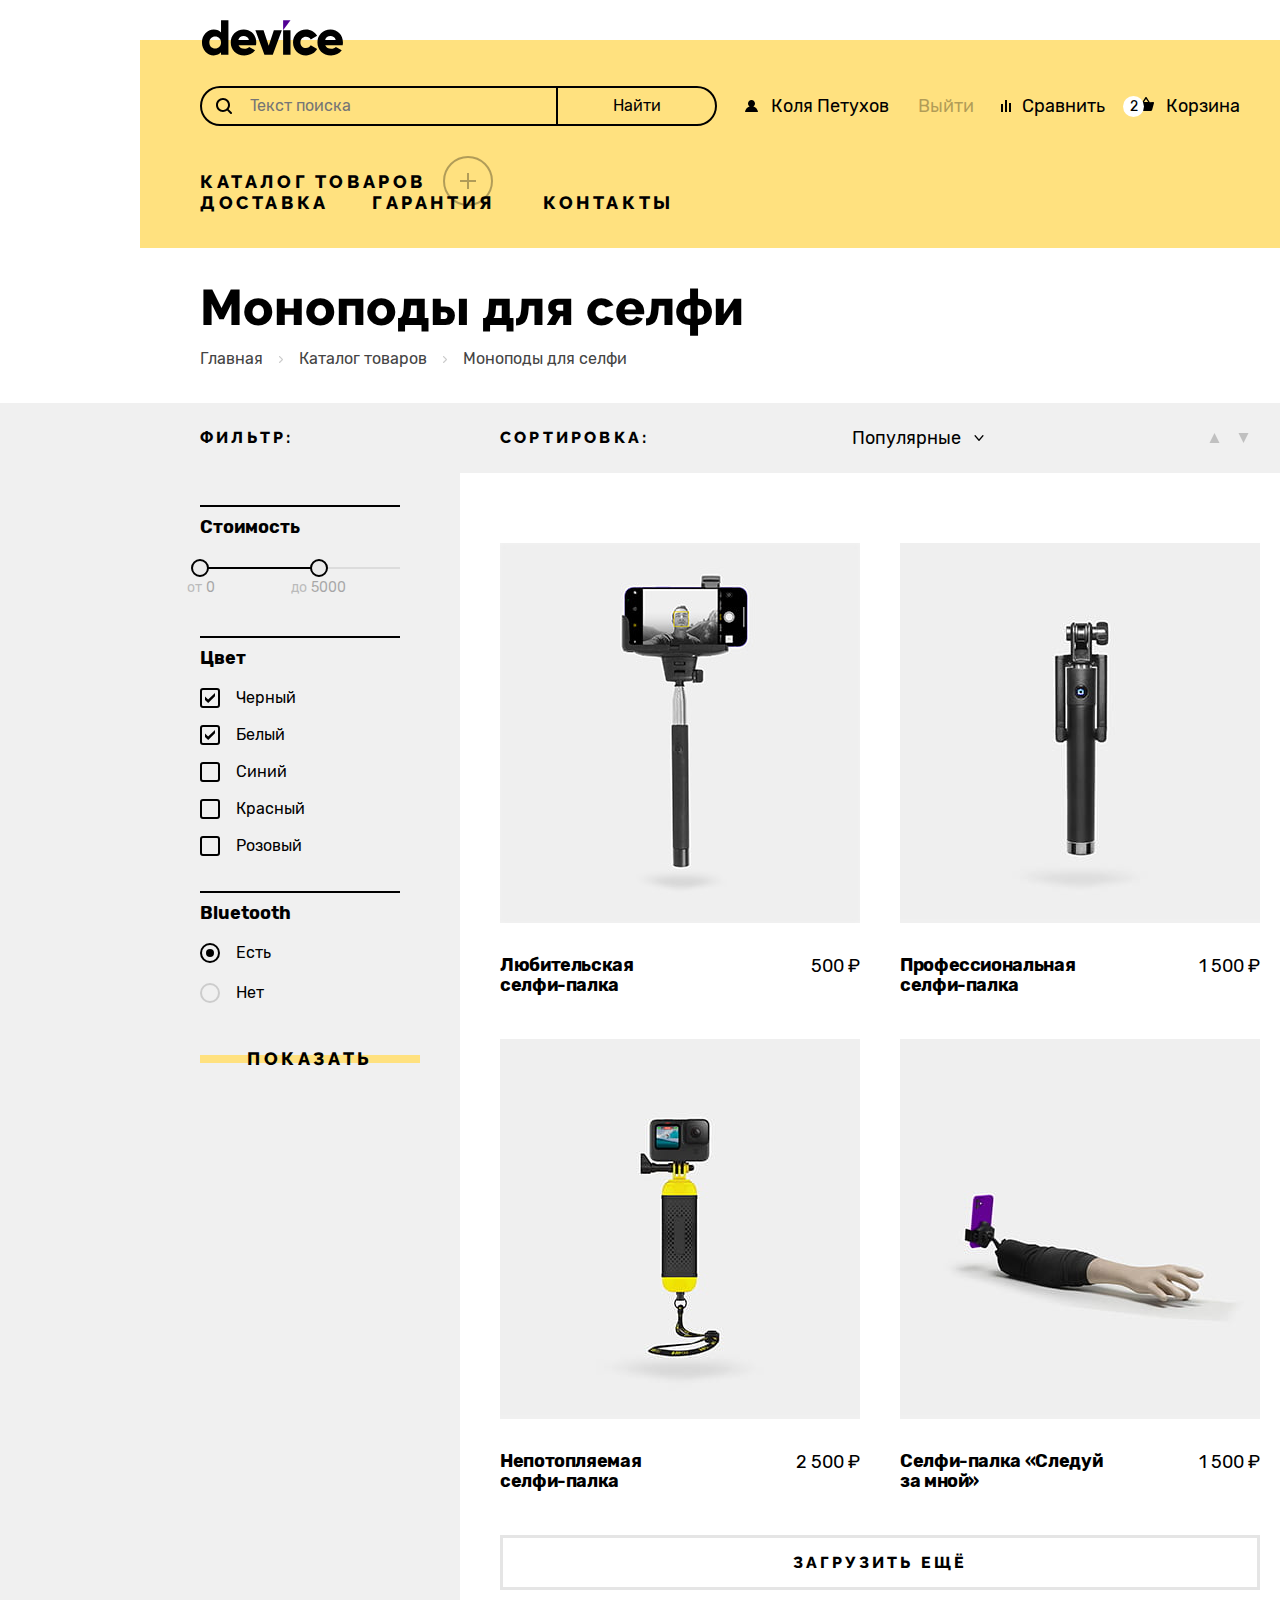
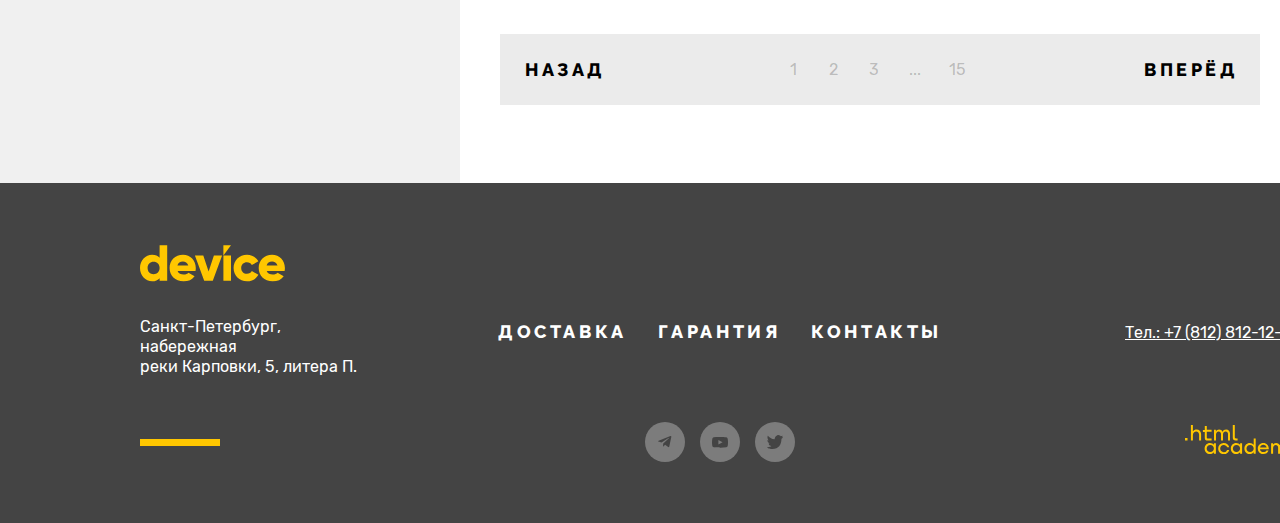
==== commit a1d5adec: "Update catalog.html" ====
--- a/catalog.html
+++ b/catalog.html
@@ -15,137 +15,143 @@
           alt="Логотип магазина техники Девайс.">
       </a>
       <nav class="navigation">
-        <ul class="navigation-list navigation-in">
-          <li class="navigation-item item-form">
-            <form class="navigation-form" action="https://echo.htmlacademy.ru/" method="post">
-              <label class="navigation-label">
-                <span class="visually-hidden">Поле для ввода текста.</span>
-                <input class="field" placeholder="Teкст поиска" type="text" name="navigation-search"
-                  id="navigation-search" required>
-              </label>
-              <button class="button search-button" type="submit">Найти</button>
-            </form>
-          </li>
-          <li class="navigation-item item-user">
-            <a class="navigation-link link-user" href="#">
-              <svg class="navigation-icon icon-human" aria-hidden="true" focusable="false" width="13" height="12"
-                viewBox="0 0 13 12" fill="currentColor" xmlns="http://www.w3.org/2000/svg">
-                <path
-                  d="M0 12h13c-.2-2.6-2.1-4.8-4.7-5.5 1-.6 1.7-1.7 1.7-3C10 1.6 8.4 0 6.5 0S3 1.6 3 3.5c0 1.3.7 2.4 1.7 3C2.1 7.2.2 9.4 0 12Z"
-                  fill="currentColor" />
-              </svg>
-              Коля Петухов</a>
-          </li>
-          <li class="navigation-item item-out">
-            <a class="navigation-link link-out" href="#">Выйти</a>
-          </li>
-          <li class="navigation-item item-rating">
-            <a class="navigation-link link-rating" href="#">
-              <svg class="navigation-icon icon-rating" aria-hidden="true" focusable="false" width="10" height="12"
-                viewBox="0 0 10 12" fill="currentColor" xmlns="http://www.w3.org/2000/svg">
-                <path d="M6 0H4v12h2V0ZM2 4H0v8h2V4ZM10 3H8v9h2V3Z" fill="currentColor" />
-              </svg>
-              Сравнить</a>
-          </li>
-          <li class="navigation-item item-basket">
-            <a class="navigation-link link-basket" href="#">
-              <svg class="navigation-icon icon-basket" aria-hidden="true" focusable="false" width="16" height="14"
-                viewBox="0 0 16 14" fill="currentColor" xmlns="http://www.w3.org/2000/svg">
-                <path
-                  d="m15.3 5-3.5.2L8.6.3C8.5.1 8.2 0 8 0c-.2 0-.5.1-.6.3L4.2 5.2H.7c-.4 0-.7.3-.7.7v.2l1.9 6.8c.2.7.7 1.1 1.4 1.1h9.4c.7 0 1.2-.4 1.4-1.1L16 6v-.2c0-.4-.3-.8-.7-.8ZM8 1.9l2.2 3.2H5.9L8 1.9Z"
-                  fill="currentColor" />
-              </svg>
-              Корзина
-              <span class="quantity-basket">2</span>
-            </a>
-            <div class="popover popover-cart popover-open">
-              <div class="popover-content">
-                <h2 class="visually-hidden">Корзина</h2>
-                <ul class="cart-items-list">
-                  <li class="cart-item">
-                    <a class="popover-cart-link" href="#">
-                      <img class=" image-popover" src="images/catalog/foto_product_1.jpg" width="39" height="43"
-                        alt="Селфи-палка для любительской съёмки.">
-                      <h3 class="popover-title">Любительская селфи-палка</h3>
-                    </a>
-                    <button class="popover-close-button" type="button">
-                      <svg class="icon-popover" aria-hidden="true" focusable="false" width="11" height="11"
-                        viewBox="0 0 11 11" fill="currentColor" xmlns="http://www.w3.org/2000/svg">
-                        <path d="m11 1-1-1-4.5 4.5L1 0 0 1l4.5 4.5L0 10l1 1 4.5-4.5L10 11l1-1-4.5-4.5L11 1Z" />
-                      </svg>
-                      <span class="visually-hidden">Закрыть</span>
-                    </button>
-                  </li>
-                  <li class="cart-item">
-                    <a class="popover-cart-link" href="#">
-                      <img class="image-popover" src="images/catalog/foto_product_2.jpg" width="39" height="43"
-                        alt="Селфи-палка для профессиональной съёмки.">
-                      <h3 class="popover-title">Профессиональная селфи-палка</h3>
-                    </a>
-                    <button class="popover-close-button" type="button">
-                      <svg class="icon-popover" aria-hidden="true" focusable="false" width="11" height="11"
-                        viewBox="0 0 11 11" fill="currentColor" xmlns="http://www.w3.org/2000/svg">
-                        <path d="m11 1-1-1-4.5 4.5L1 0 0 1l4.5 4.5L0 10l1 1 4.5-4.5L10 11l1-1-4.5-4.5L11 1Z" />
-                      </svg>
-                      <span class="visually-hidden">Закрыть</span>
-                    </button>
+        <div class="navigation-wrapper">
+          <ul class="navigation-list">
+            <li class="navigation-item item-form">
+              <form class="navigation-form" action="https://echo.htmlacademy.ru/" method="post">
+                <label class="navigation-label">
+                  <span class="visually-hidden">Поле для ввода текста.</span>
+                  <input class="field" placeholder="Teкст поиска" type="text" name="navigation-search"
+                    id="navigation-search" required>
+                </label>
+                <button class="button search-button" type="submit">Найти</button>
+              </form>
+            </li>
+            <li class="navigation-item item-user">
+              <a class="navigation-link link-user" href="#">
+                <svg class="navigation-icon icon-human" aria-hidden="true" focusable="false" width="13" height="12"
+                  viewBox="0 0 13 12" fill="currentColor" xmlns="http://www.w3.org/2000/svg">
+                  <path
+                    d="M0 12h13c-.2-2.6-2.1-4.8-4.7-5.5 1-.6 1.7-1.7 1.7-3C10 1.6 8.4 0 6.5 0S3 1.6 3 3.5c0 1.3.7 2.4 1.7 3C2.1 7.2.2 9.4 0 12Z"
+                    fill="currentColor" />
+                </svg>
+                Коля Петухов</a>
+            </li>
+            <li class="navigation-item item-out">
+              <a class="navigation-link link-out" href="#">Выйти</a>
+            </li>
+            <li class="navigation-item item-rating">
+              <a class="navigation-link link-rating" href="#">
+                <svg class="navigation-icon icon-rating" aria-hidden="true" focusable="false" width="10" height="12"
+                  viewBox="0 0 10 12" fill="currentColor" xmlns="http://www.w3.org/2000/svg">
+                  <path d="M6 0H4v12h2V0ZM2 4H0v8h2V4ZM10 3H8v9h2V3Z" fill="currentColor" />
+                </svg>
+                Сравнить</a>
+            </li>
+            <li class="navigation-item item-basket">
+              <a class="navigation-link link-basket" href="#">
+                <svg class="navigation-icon icon-basket" aria-hidden="true" focusable="false" width="16" height="14"
+                  viewBox="0 0 16 14" fill="currentColor" xmlns="http://www.w3.org/2000/svg">
+                  <path
+                    d="m15.3 5-3.5.2L8.6.3C8.5.1 8.2 0 8 0c-.2 0-.5.1-.6.3L4.2 5.2H.7c-.4 0-.7.3-.7.7v.2l1.9 6.8c.2.7.7 1.1 1.4 1.1h9.4c.7 0 1.2-.4 1.4-1.1L16 6v-.2c0-.4-.3-.8-.7-.8ZM8 1.9l2.2 3.2H5.9L8 1.9Z"
+                    fill="currentColor" />
+                </svg>
+                Корзина
+                <span class="quantity-basket">2</span>
+              </a>
+              <div class="popover popover-cart popover-open">
+                <div class="popover-content">
+                  <h2 class="visually-hidden">Корзина</h2>
+                  <ul class="cart-items-list">
+                    <li class="cart-item">
+                      <a class="popover-cart-link" href="#">
+                        <img class=" image-popover" src="images/catalog/foto_product_1.jpg" width="39" height="43"
+                          alt="Селфи-палка для любительской съёмки.">
+                        <h3 class="popover-title">Любительская селфи-палка</h3>
+                      </a>
+                      <button class="popover-close-button" type="button">
+                        <svg class="icon-popover" aria-hidden="true" focusable="false" width="11" height="11"
+                          viewBox="0 0 11 11" fill="currentColor" xmlns="http://www.w3.org/2000/svg">
+                          <path d="m11 1-1-1-4.5 4.5L1 0 0 1l4.5 4.5L0 10l1 1 4.5-4.5L10 11l1-1-4.5-4.5L11 1Z" />
+                        </svg>
+                        <span class="visually-hidden">Закрыть</span>
+                      </button>
+                    </li>
+                    <li class="cart-item">
+                      <a class="popover-cart-link" href="#">
+                        <img class="image-popover" src="images/catalog/foto_product_2.jpg" width="39" height="43"
+                          alt="Селфи-палка для профессиональной съёмки.">
+                        <h3 class="popover-title">Профессиональная селфи-палка</h3>
+                      </a>
+                      <button class="popover-close-button" type="button">
+                        <svg class="icon-popover" aria-hidden="true" focusable="false" width="11" height="11"
+                          viewBox="0 0 11 11" fill="currentColor" xmlns="http://www.w3.org/2000/svg">
+                          <path d="m11 1-1-1-4.5 4.5L1 0 0 1l4.5 4.5L0 10l1 1 4.5-4.5L10 11l1-1-4.5-4.5L11 1Z" />
+                        </svg>
+                        <span class="visually-hidden">Закрыть</span>
+                      </button>
+                    </li>
+                  </ul>
+                  <div class="cart-item-data">
+                    <span class="data-number">Товаров: 2</span>
+                    <span class="data-price">Сумма: 2000 ₽</span>
+                  </div>
+                  <a class="button button-popover" href="#">Открыть корзину</a>
+                </div>
+              </div>
+            </li>
+          </ul>
+        </div>
+        <div class="navigation-wrapper">
+          <ul class="navigation-list navigation-delivery">
+            <li class="navigation-item about-catalog">
+              <a class="navigation-link link-about link-first" href="#">Каталог товаров</a>
+              <button class="navigation-open-button open-plus" type="button">
+                <span class="visually-hidden">Открыть</span>
+              </button>
+              <button class="navigation-close-button open-minus" type="button">
+                <span class="visually-hidden">Закрыть</span>
+              </button>
+              <div class="catalog-container catalog-open">
+                <ul class="navigation-catalog catalog-left">
+                  <li class="navigation-card">
+                    <a class="navigation-link link-card card-active" href="#">Виртуальная реальность</a>
+                  </li>
+                  <li class="navigation-card">
+                    <a class="navigation-link link-card" href="#">Моноподы для селфи</a>
+                  </li>
+                  <li class="navigation-card">
+                    <a class="navigation-link link-card" href="#">Экшн-камеры</a>
                   </li>
                 </ul>
-                <div class="cart-item-data">
-                  <span class="data-number">Товаров: 2</span>
-                  <span class="data-price">Сумма: 2000 ₽</span>
-                </div>
-                <a class="button button-popover" href="#">Открыть корзину</a>
+                <ul class="navigation-catalog catalog-middle">
+                  <li class="navigation-card">
+                    <a class="navigation-link link-card" href="#">Фитнес-браслеты</a>
+                  </li>
+                  <li class="navigation-card">
+                    <a class="navigation-link link-card" href="#">Умные часы</a>
+                  </li>
+                </ul>
+                <ul class="navigation-catalog catalog-right">
+                  <li class="navigation-card">
+                    <a class="navigation-link link-card" href="#">Квадрокоптеры</a>
+                  </li>
+                </ul>
               </div>
-            </div>
-          </li>
-        </ul>
-        <ul class="navigation-list navigation-delivery">
-          <li class="navigation-item about-catalog">
-            <a class="navigation-link link-about link-first" href="#">Каталог товаров</a>
-            <button class="navigation-open-button open-plus" type="button">
-              <span class="visually-hidden">Открыть</span>
-            </button>
-            <button class="navigation-close-button open-minus" type="button">
-              <span class="visually-hidden">Закрыть</span>
-            </button>
-            <div class="catalog-container catalog-open">
-              <ul class="navigation-catalog catalog-left">
-                <li class="navigation-card">
-                  <a class="navigation-link link-card card-active" href="#">Виртуальная реальность</a>
-                </li>
-                <li class="navigation-card">
-                  <a class="navigation-link link-card" href="#">Моноподы для селфи</a>
-                </li>
-                <li class="navigation-card">
-                  <a class="navigation-link link-card" href="#">Экшн-камеры</a>
-                </li>
-              </ul>
-              <ul class="navigation-catalog catalog-middle">
-                <li class="navigation-card">
-                  <a class="navigation-link link-card" href="#">Фитнес-браслеты</a>
-                </li>
-                <li class="navigation-card">
-                  <a class="navigation-link link-card" href="#">Умные часы</a>
-                </li>
-              </ul>
-              <ul class="navigation-catalog catalog-right">
-                <li class="navigation-card">
-                  <a class="navigation-link link-card" href="#">Квадрокоптеры</a>
-                </li>
-              </ul>
-            </div>
-          </li>
-          <li class="navigation-item about-about about-active">
-            <a class="navigation-link link-about" href="#">Доставка</a>
-          </li>
-          <li class="navigation-item about-warranty">
-            <a class="navigation-link link-about" href="#">Гарантия</a>
-          </li>
-          <li class="navigation-item about-contacts">
-            <a class="navigation-link link-about" href="#">Контакты</a>
-          </li>
-        </ul>
+            </li>
+          </ul>
+          <ul class="navigation-list navigation-in">
+            <li class="navigation-item about-about about-active">
+              <a class="navigation-link link-about" href="#">Доставка</a>
+            </li>
+            <li class="navigation-item about-warranty">
+              <a class="navigation-link link-about" href="#">Гарантия</a>
+            </li>
+            <li class="navigation-item about-contacts">
+              <a class="navigation-link link-about" href="#">Контакты</a>
+            </li>
+          </ul>
+        </div>
       </nav>
     </header>
     <main class="main-container main-inner">
@@ -186,10 +192,10 @@
                 </div>
                 <div class="range-wrapper-inputs">
                   <label class="catalog-filter-label" tabindex="0">
-                    от <input class="range-input input-min" type="number" value="0" name="min-price">
+                    от <input class="range-input input-min" type="number" value="0" name="min-price" tabindex="-1">
                   </label>
                   <label class="catalog-filter-label" tabindex="0">
-                    до <input class="range-input input-max" type="number" value="5000" name="max-price">
+                    до <input class="range-input input-max" type="number" value="5000" name="max-price" tabindex="-1">
                   </label>
                 </div>
               </div>
@@ -198,37 +204,37 @@
               <legend class="catalog-filter-title">Цвет</legend>
               <ul class="catalog-filter-list">
                 <li class="catalog-filter-item">
-                  <label class="control">
-                    <input class="visually-hidden control-input" type="checkbox" name="black" checked>
-                    <span class="control-mark" tabindex="0"></span>
+                  <label class="control" tabindex="0">
+                    <input class="visually-hidden control-input" type="checkbox" name="black" tabindex="-1" checked>
+                    <span class="control-mark mark-active"></span>
                     <span class="control-label">Черный</span>
                   </label>
                 </li>
                 <li class="catalog-filter-item">
-                  <label class="control">
-                    <input class="visually-hidden control-input" type="checkbox" name="white" checked>
-                    <span class="control-mark" tabindex="0"></span>
+                  <label class="control" tabindex="0">
+                    <input class="visually-hidden control-input" type="checkbox" name="white" tabindex="-1" checked>
+                    <span class="control-mark mark-active"></span>
                     <span class="control-label">Белый</span>
                   </label>
                 </li>
                 <li class="catalog-filter-item">
-                  <label class="control">
-                    <input class="visually-hidden control-input" type="checkbox" name="blue" disabled>
-                    <span class="control-mark" tabindex="0"></span>
+                  <label class="control" tabindex="0">
+                    <input class="visually-hidden control-input" type="checkbox" name="blue" tabindex="-1">
+                    <span class="control-mark"></span>
                     <span class="control-label">Синий</span>
                   </label>
                 </li>
                 <li class="catalog-filter-item">
-                  <label class="control">
-                    <input class="visually-hidden control-input" type="checkbox" name="red" disabled>
-                    <span class="control-mark" tabindex="0"></span>
+                  <label class="control" tabindex="0">
+                    <input class="visually-hidden control-input" type="checkbox" name="red" tabindex="-1">
+                    <span class="control-mark"></span>
                     <span class="control-label">Красный</span>
                   </label>
                 </li>
                 <li class="catalog-filter-item">
-                  <label class="control">
-                    <input class="visually-hidden control-input" type="checkbox" name="pink" disabled>
-                    <span class="control-mark" tabindex="0"></span>
+                  <label class="control" tabindex="0">
+                    <input class="visually-hidden control-input" type="checkbox" name="pink" tabindex="-1">
+                    <span class="control-mark"></span>
                     <span class="control-label">Розовый</span>
                   </label>
                 </li>
@@ -238,18 +244,20 @@
               <legend class="catalog-filter-title">Bluetooth</legend>
               <ul class="catalog-filter-list">
                 <li class="catalog-filter-item item-radio">
-                  <label class="control">
+                  <label class="control" tabindex="0">
                     <input class="visually-hidden control-input" type="radio" name="type-of-bluetooth" value="yes"
-                      checked>
-                    <span class="control-mark" tabindex="0"></span>
+                      tabindex="-1" checked>
+                    <span class="control-mark mark-active">
+                      <span class="fys"></span>
+                    </span>
                     <span class="control-label">Есть</span>
                   </label>
                 </li>
                 <li class="catalog-filter-item item-radio">
-                  <label class="control">
+                  <label class="control" tabindex="0">
                     <input class="visually-hidden control-input" type="radio" name="type-of-bluetooth" value="no"
-                      disabled>
-                    <span class="control-mark" tabindex="0"></span>
+                      tabindex="-1" disabled>
+                    <span class="control-mark"></span>
                     <span class="control-label">Нет</span>
                   </label>
                 </li>
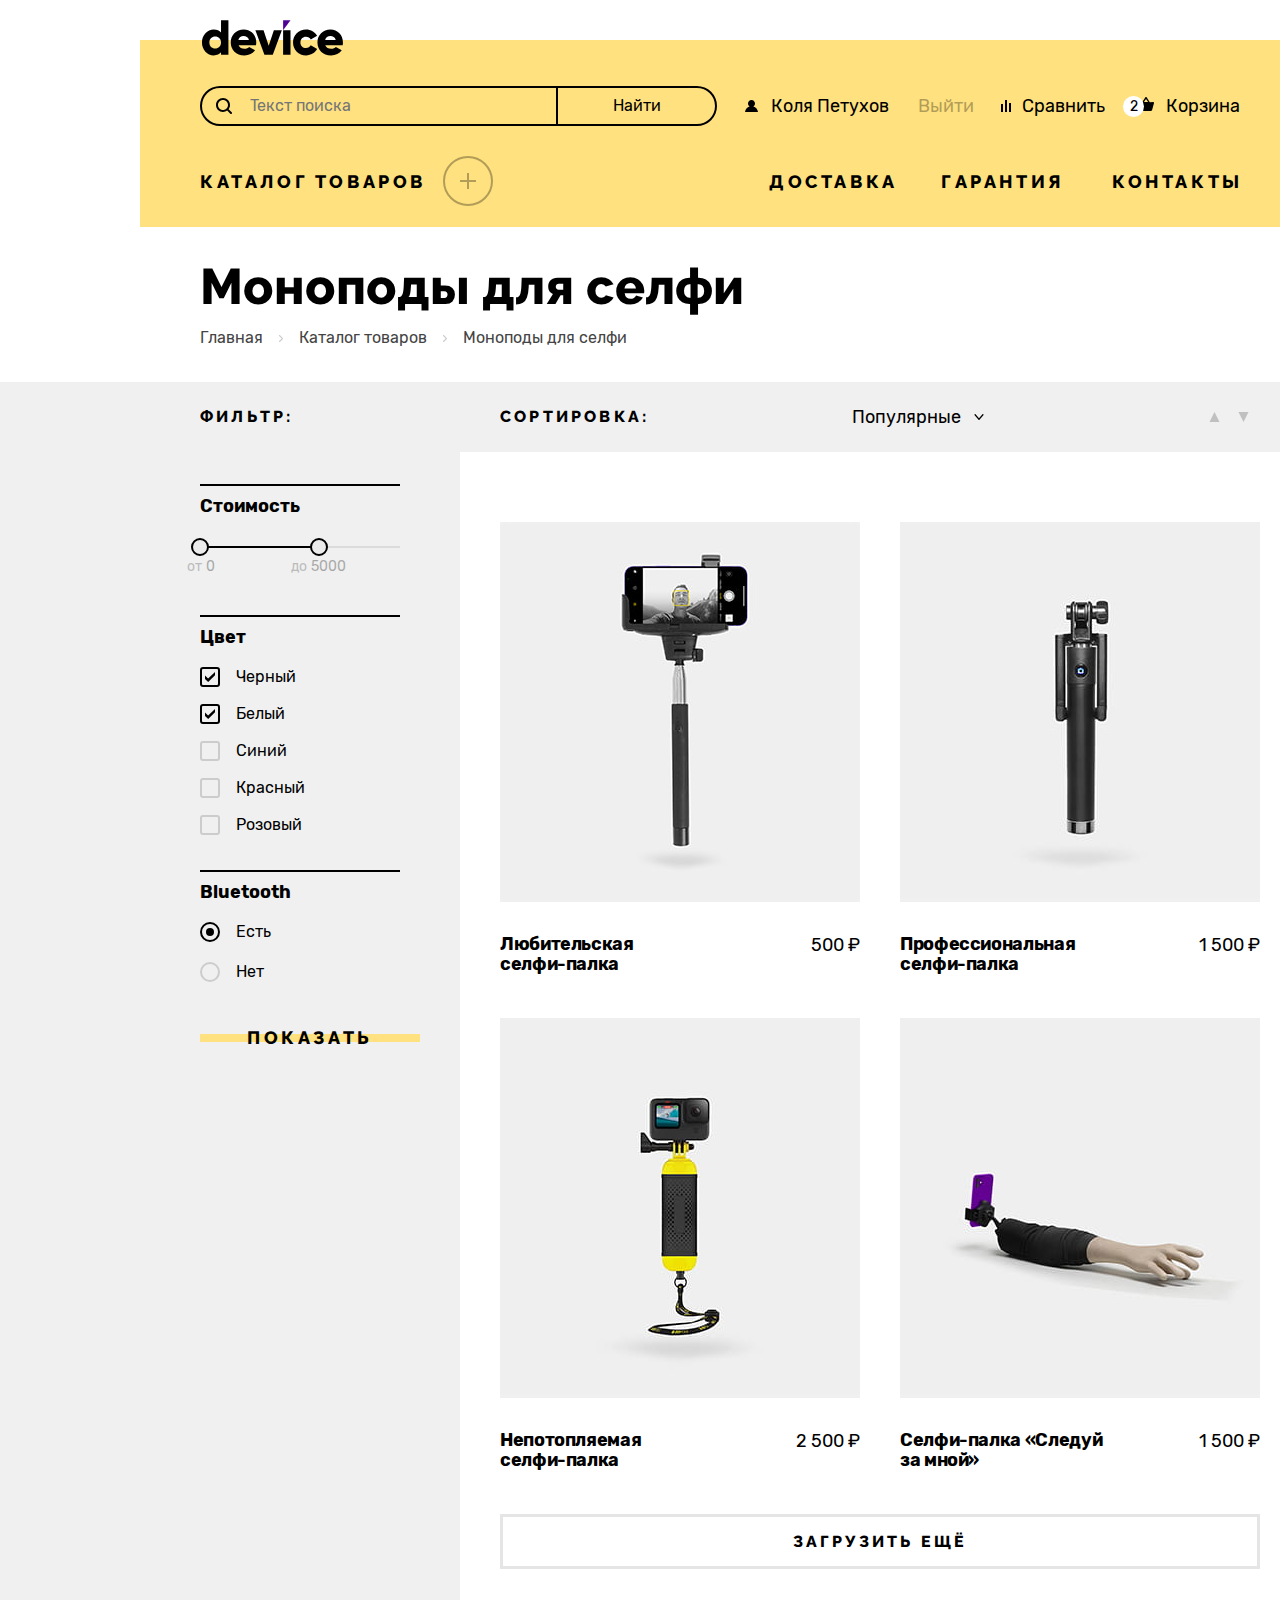
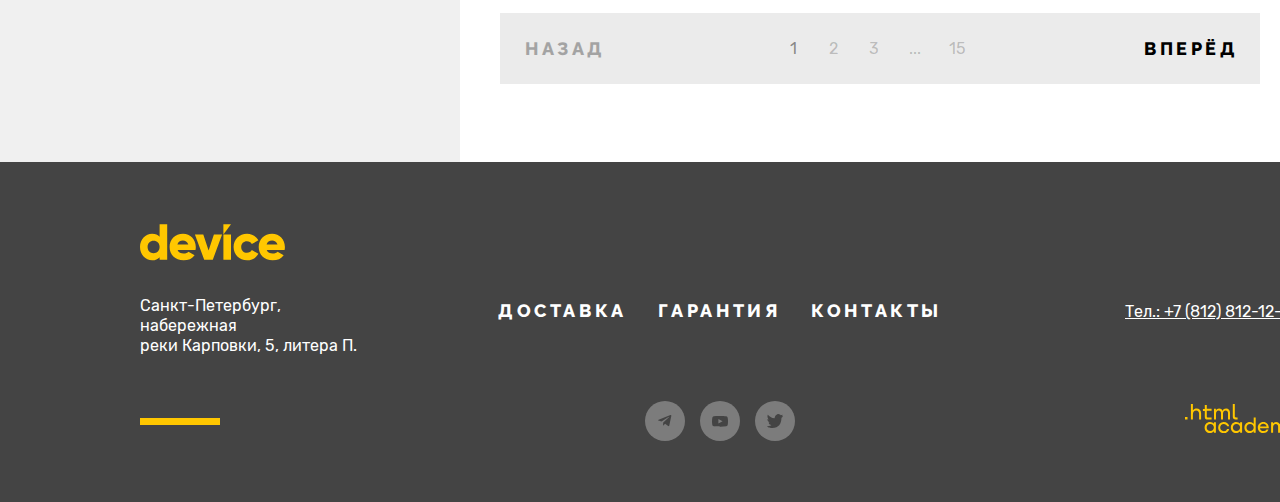
==== commit 0f2f8aa8: "Merge pull request #7 from kate9809/master" ====
--- a/catalog.html
+++ b/catalog.html
@@ -192,10 +192,10 @@
                 </div>
                 <div class="range-wrapper-inputs">
                   <label class="catalog-filter-label" tabindex="0">
-                    от <input class="range-input input-min" type="number" value="0" name="min-price" tabindex="-1">
+                    от <input class="range-input input-min" type="number" value="0" name="min-price">
                   </label>
                   <label class="catalog-filter-label" tabindex="0">
-                    до <input class="range-input input-max" type="number" value="5000" name="max-price" tabindex="-1">
+                    до <input class="range-input input-max" type="number" value="5000" name="max-price">
                   </label>
                 </div>
               </div>
@@ -204,36 +204,36 @@
               <legend class="catalog-filter-title">Цвет</legend>
               <ul class="catalog-filter-list">
                 <li class="catalog-filter-item">
-                  <label class="control" tabindex="0">
-                    <input class="visually-hidden control-input" type="checkbox" name="black" tabindex="-1" checked>
-                    <span class="control-mark mark-active"></span>
+                  <label class="control">
+                    <input class="visually-hidden control-input" type="checkbox" name="black" checked>
+                    <span class="control-mark"></span>
                     <span class="control-label">Черный</span>
                   </label>
                 </li>
                 <li class="catalog-filter-item">
-                  <label class="control" tabindex="0">
-                    <input class="visually-hidden control-input" type="checkbox" name="white" tabindex="-1" checked>
-                    <span class="control-mark mark-active"></span>
+                  <label class="control">
+                    <input class="visually-hidden control-input" type="checkbox" name="white" checked>
+                    <span class="control-mark"></span>
                     <span class="control-label">Белый</span>
                   </label>
                 </li>
                 <li class="catalog-filter-item">
-                  <label class="control" tabindex="0">
-                    <input class="visually-hidden control-input" type="checkbox" name="blue" tabindex="-1">
+                  <label class="control">
+                    <input class="visually-hidden control-input" type="checkbox" name="blue">
                     <span class="control-mark"></span>
                     <span class="control-label">Синий</span>
                   </label>
                 </li>
                 <li class="catalog-filter-item">
-                  <label class="control" tabindex="0">
-                    <input class="visually-hidden control-input" type="checkbox" name="red" tabindex="-1">
+                  <label class="control">
+                    <input class="visually-hidden control-input" type="checkbox" name="red">
                     <span class="control-mark"></span>
                     <span class="control-label">Красный</span>
                   </label>
                 </li>
                 <li class="catalog-filter-item">
-                  <label class="control" tabindex="0">
-                    <input class="visually-hidden control-input" type="checkbox" name="pink" tabindex="-1">
+                  <label class="control">
+                    <input class="visually-hidden control-input" type="checkbox" name="pink">
                     <span class="control-mark"></span>
                     <span class="control-label">Розовый</span>
                   </label>
@@ -244,9 +244,9 @@
               <legend class="catalog-filter-title">Bluetooth</legend>
               <ul class="catalog-filter-list">
                 <li class="catalog-filter-item item-radio">
-                  <label class="control" tabindex="0">
+                  <label class="control">
                     <input class="visually-hidden control-input" type="radio" name="type-of-bluetooth" value="yes"
-                      tabindex="-1" checked>
+                      checked>
                     <span class="control-mark mark-active">
                       <span class="fys"></span>
                     </span>
@@ -254,9 +254,8 @@
                   </label>
                 </li>
                 <li class="catalog-filter-item item-radio">
-                  <label class="control" tabindex="0">
-                    <input class="visually-hidden control-input" type="radio" name="type-of-bluetooth" value="no"
-                      tabindex="-1" disabled>
+                  <label class="control">
+                    <input class="visually-hidden control-input" type="radio" name="type-of-bluetooth" value="no">
                     <span class="control-mark"></span>
                     <span class="control-label">Нет</span>
                   </label>
--- a/styles/styles.css
+++ b/styles/styles.css
@@ -134,7 +134,11 @@
 
 .navigation-delivery,
 .navigation-in {
-  width: 1040px;
+  width: 520px;
+}
+
+.navigation-in {
+  justify-content: end;
 }
 
 .navigation-list:first-child {
@@ -296,7 +300,7 @@
   flex-wrap: wrap;
   gap: 7px;
   width: 293px;
-  margin-right: 276px;
+  margin-right: 227px;
 }
 
 .navigation-open-button {
@@ -1495,6 +1499,7 @@
 
 .subscription-field {
   width: 557px;
+  height: 100%;
   font-size: 18px;
   line-height: 30px;
   padding: 11px 20px 11px 16px;
@@ -2338,6 +2343,8 @@
   border: none;
   background-color: transparent;
   display: block;
+  width: 26px;
+  height: 26px;
   margin: 0;
   padding: 0;
 }
@@ -2650,6 +2657,7 @@
 }
 
 .catalog-filter-list {
+  width: 200px;
   margin-block: 0;
   list-style-type: none;
   padding-inline: 0;
@@ -2657,6 +2665,12 @@
   vertical-align: baseline;
 }
 
+.catalog-filter-item {
+  width: 200px;
+  min-height: 20px;
+  box-sizing: border-box;
+}
+
 .catalog-filter-item:not(:last-child) {
   margin-bottom: 17px;
 }
@@ -2668,21 +2682,12 @@
 .control {
   position: relative;
   display: block;
+  width: 96px;
+  min-height: 20px;
   padding-left: 36px;
   font-size: 16px;
   line-height: 20px;
-}
-
-.control:hover {
-  opacity: 60%;
-}
-
-.control:active {
-  opacity: 30%;
-}
-
-.control:disabled {
-  opacity: 10%;
+  box-sizing: border-box;
 }
 
 .control-mark {
@@ -2691,28 +2696,14 @@
   left: 0;
   width: 20px;
   height: 20px;
+  border: 2px solid #cccccc;
+  border-radius: 3px;
+  box-sizing: border-box;
+}
+
+.control-input[type="checkbox"]:checked + .control-mark {
   border: 2px solid #000000;
   border-radius: 3px;
-  box-sizing: border-box;
-}
-
-.control-mark:focus-visible {
-  outline: 0;
-}
-
-.control-mark:focus-visible::before {
-  position: absolute;
-  content: "";
-  width: 100%;
-  height: 100%;
-  top: 0;
-  left: 0;
-  outline: 2px solid #af4fff;
-  outline-offset: 4px;
-}
-
-.control-input:disabled + .control-mark {
-  border-color: #cccccc;
 }
 
 .control-input[type="checkbox"]:checked + .control-mark::before {
@@ -2730,7 +2721,7 @@
   background-position: center;
 }
 
-.control-input[type="checkbox"]:checked + .control-mark:focus-visible::before {
+.control-input[type="checkbox"]:focus-visible + .control-mark::after {
   position: absolute;
   content: "";
   width: 100%;
@@ -2743,6 +2734,10 @@
 
 .control-input[type="radio"] + .control-mark {
   border-radius: 50%;
+}
+
+.control-input[type="radio"]:checked + .control-mark {
+  border: 2px solid #000000;
 }
 
 .control-input[type="radio"]:checked + .control-mark::before {
@@ -2760,7 +2755,7 @@
   background-position: center;
 }
 
-.control-input[type="radio"]:checked + .control-mark:focus-visible::before {
+.control-input[type="radio"]:focus-visible + .control-mark::after {
   position: absolute;
   content: "";
   width: 100%;
@@ -2769,6 +2764,22 @@
   left: 0;
   outline: 2px solid #af4fff;
   outline-offset: 4px;
+}
+
+.control-input:hover ~ span {
+  opacity: 60%;
+}
+
+.control-input:focus-visible ~ span {
+  opacity: 1;
+}
+
+.control-input:active ~ span {
+  opacity: 30%;
+}
+
+.control-input:disabled ~ span {
+  opacity: 10%;
 }
 
 .control-label {
@@ -3175,14 +3186,9 @@
   box-sizing: border-box;
 }
 
-/* Класс добавляется к ссылке пагинации в момент нахождения пользователя на данной странице.
 .link-active {
   opacity: 30%;
 }
-
-.number-active {
-  color: rgba(68, 68, 68, 0.6);
-}*/
 
 .pagination-number {
   width: 40px;
@@ -3192,6 +3198,10 @@
   font-size: 16px;
   line-height: 20px;
   padding: 10px 15px;
+}
+
+.number-active {
+  color: rgba(68, 68, 68, 0.6);
 }
 
 .pagination-number:hover {
